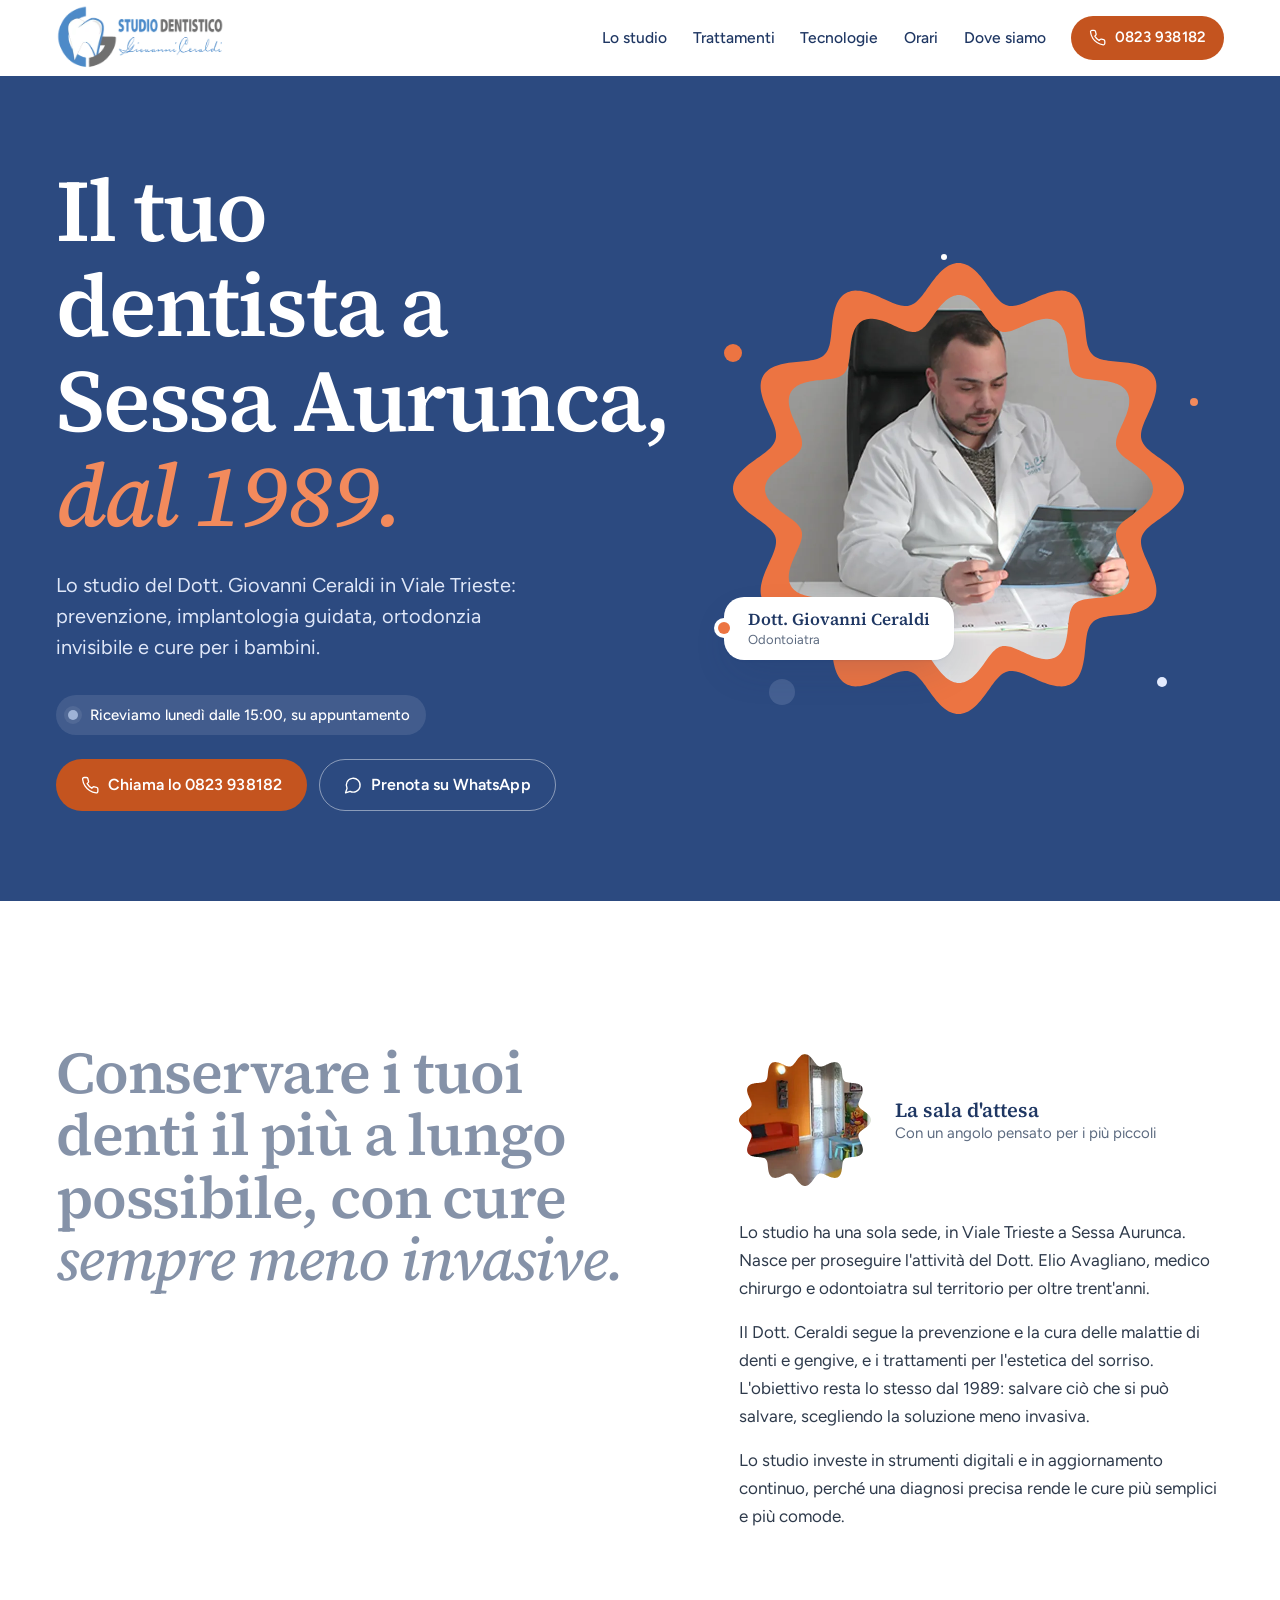
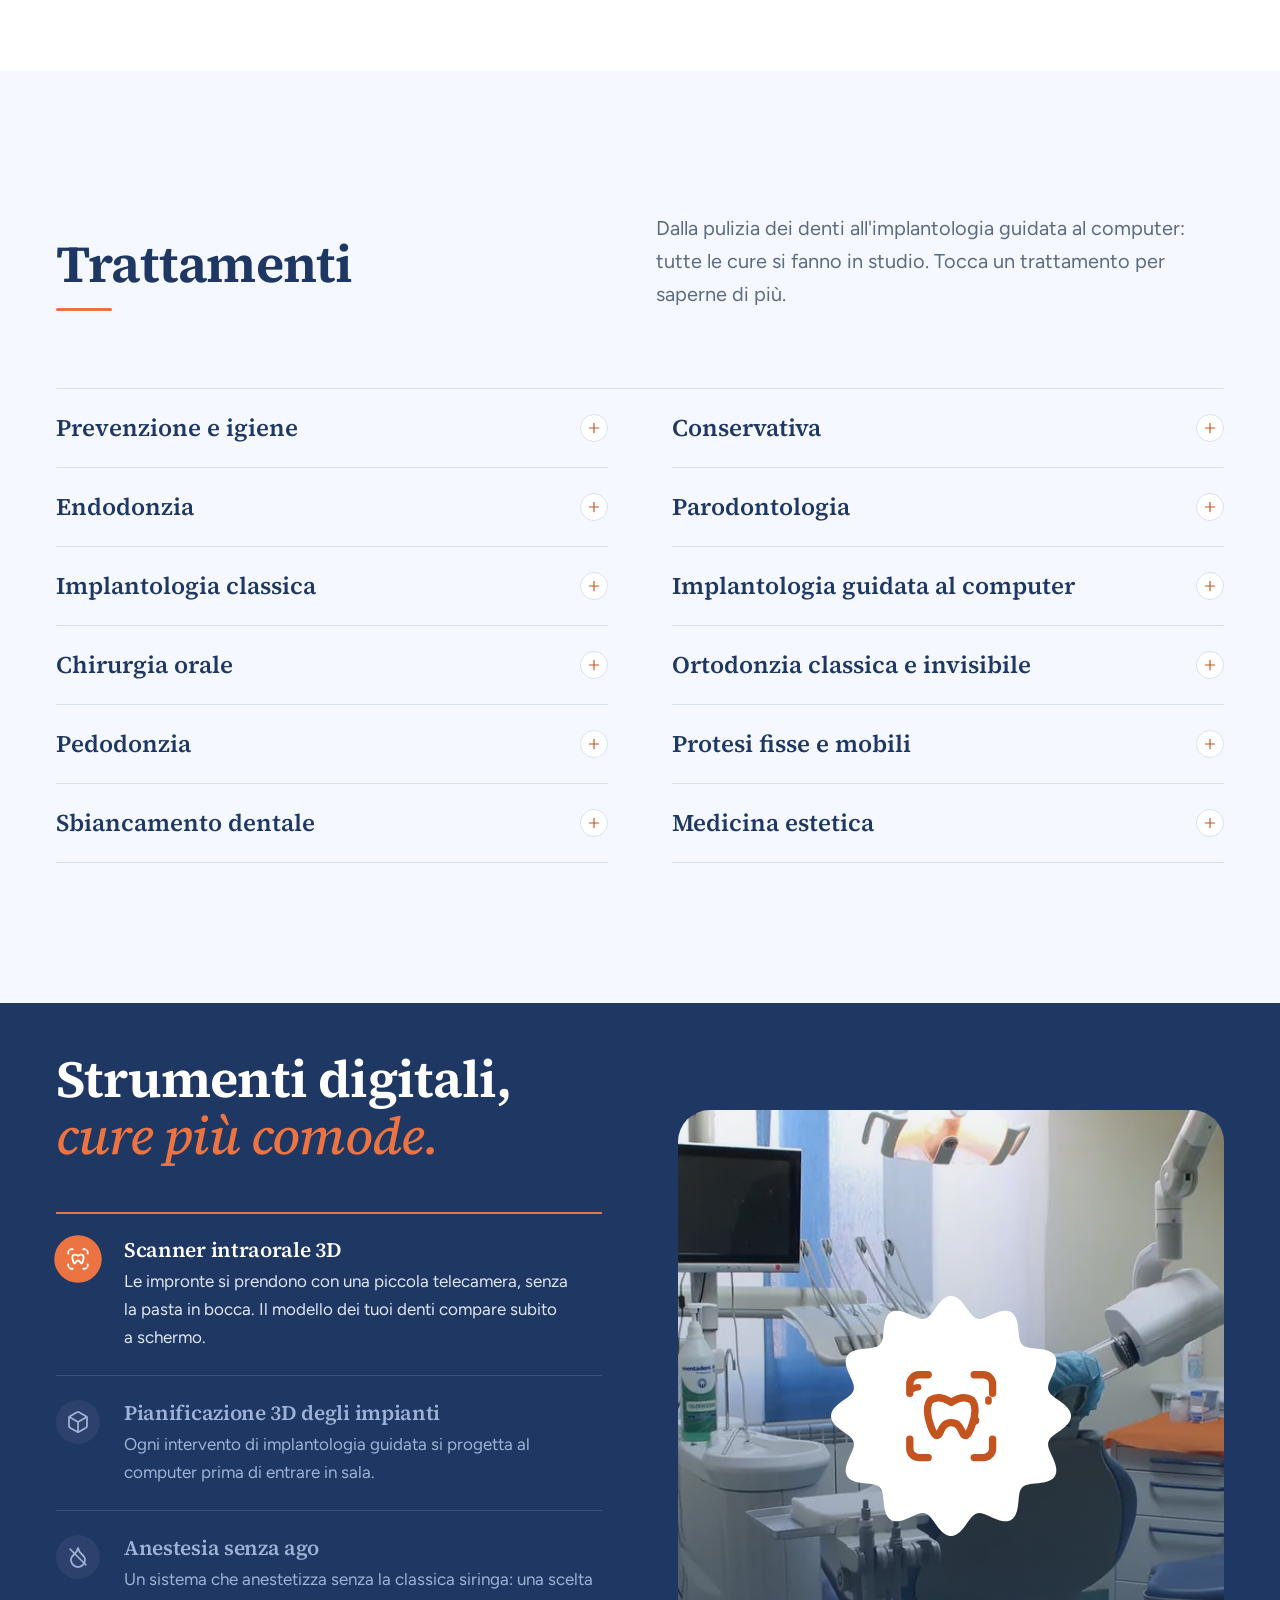
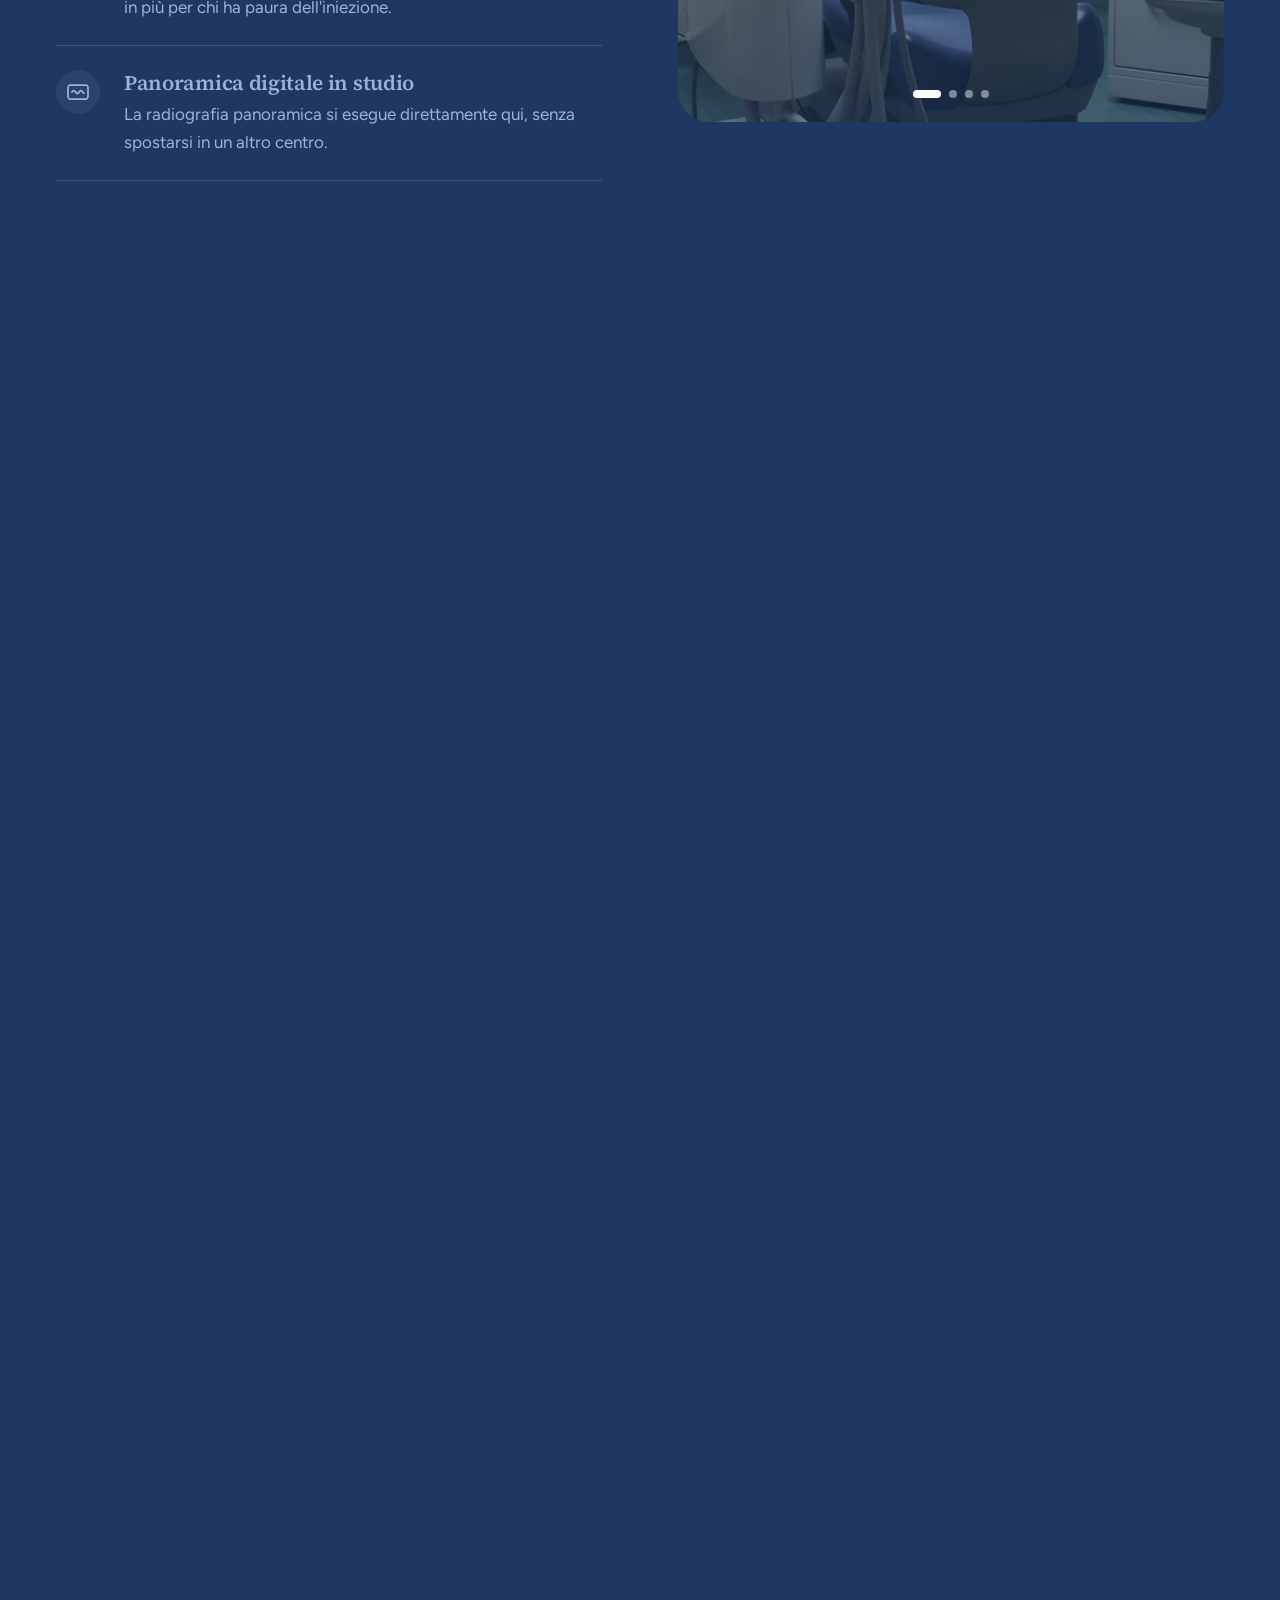
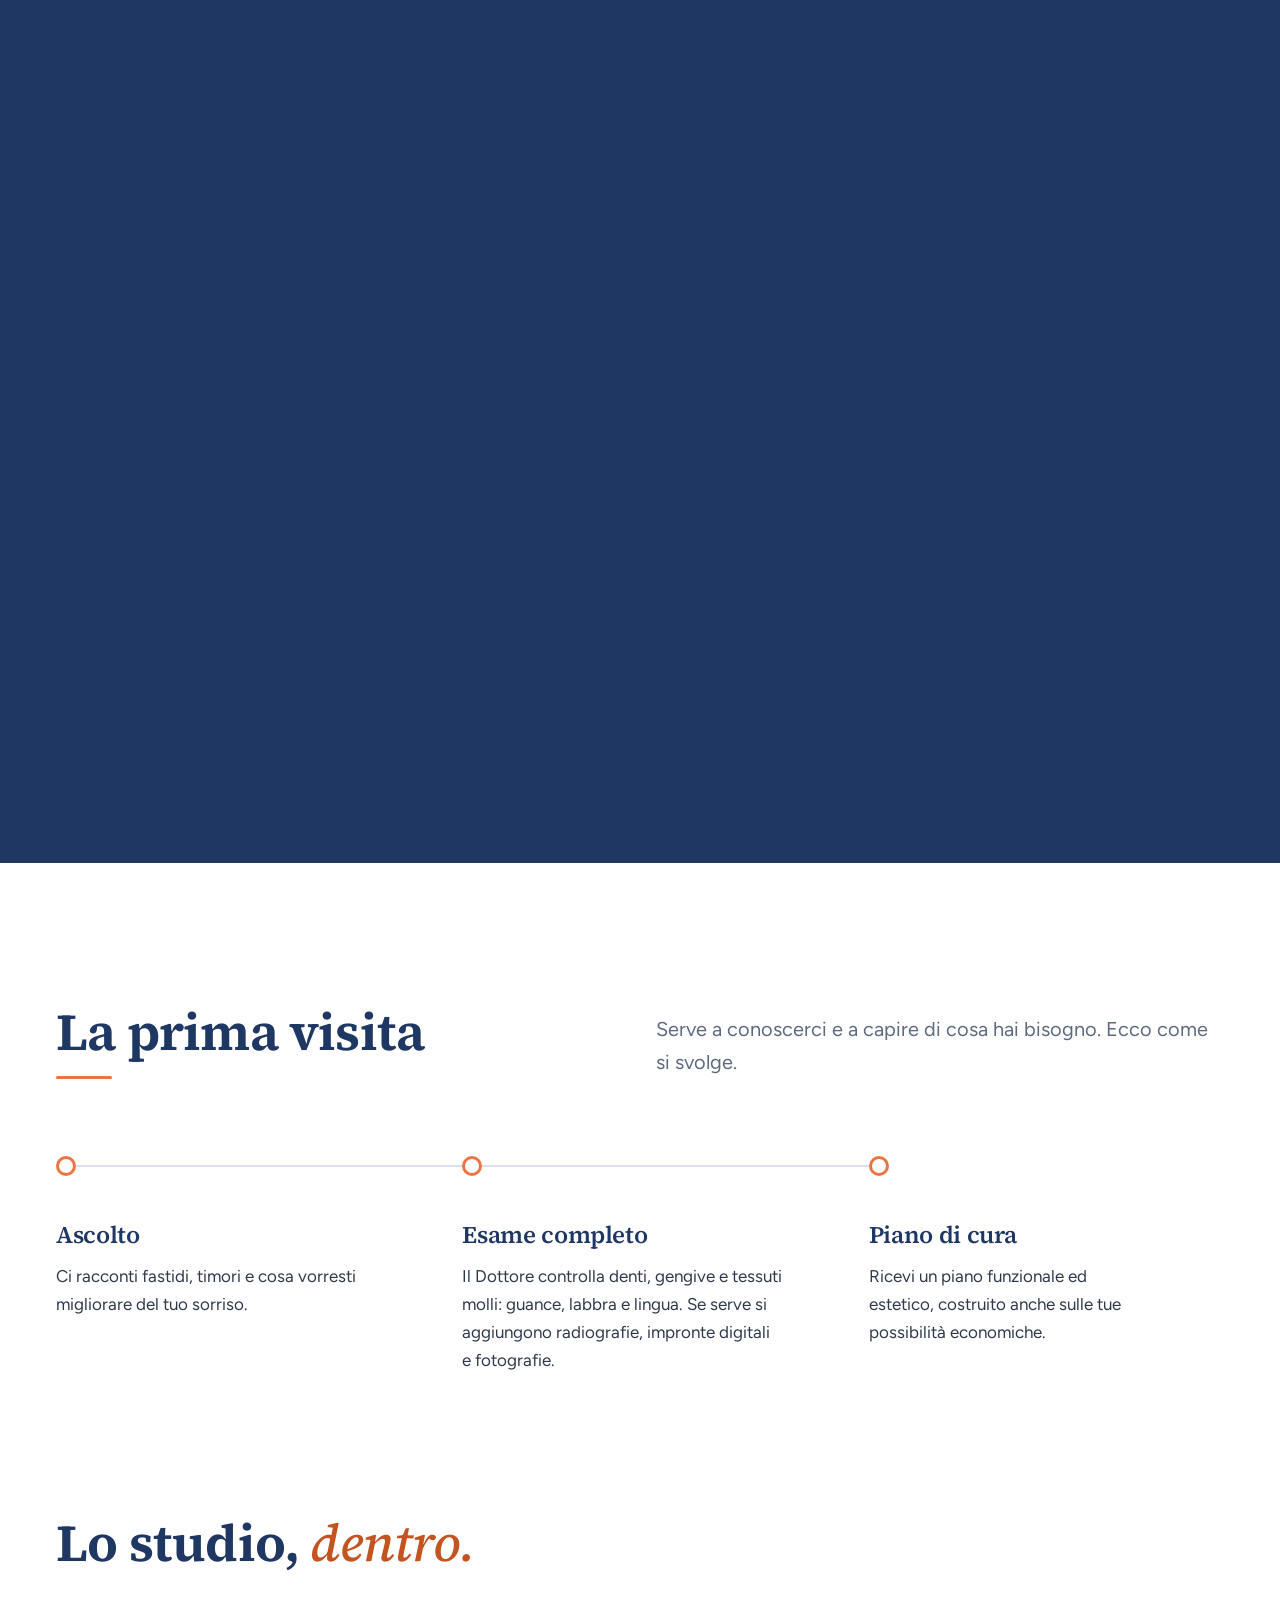
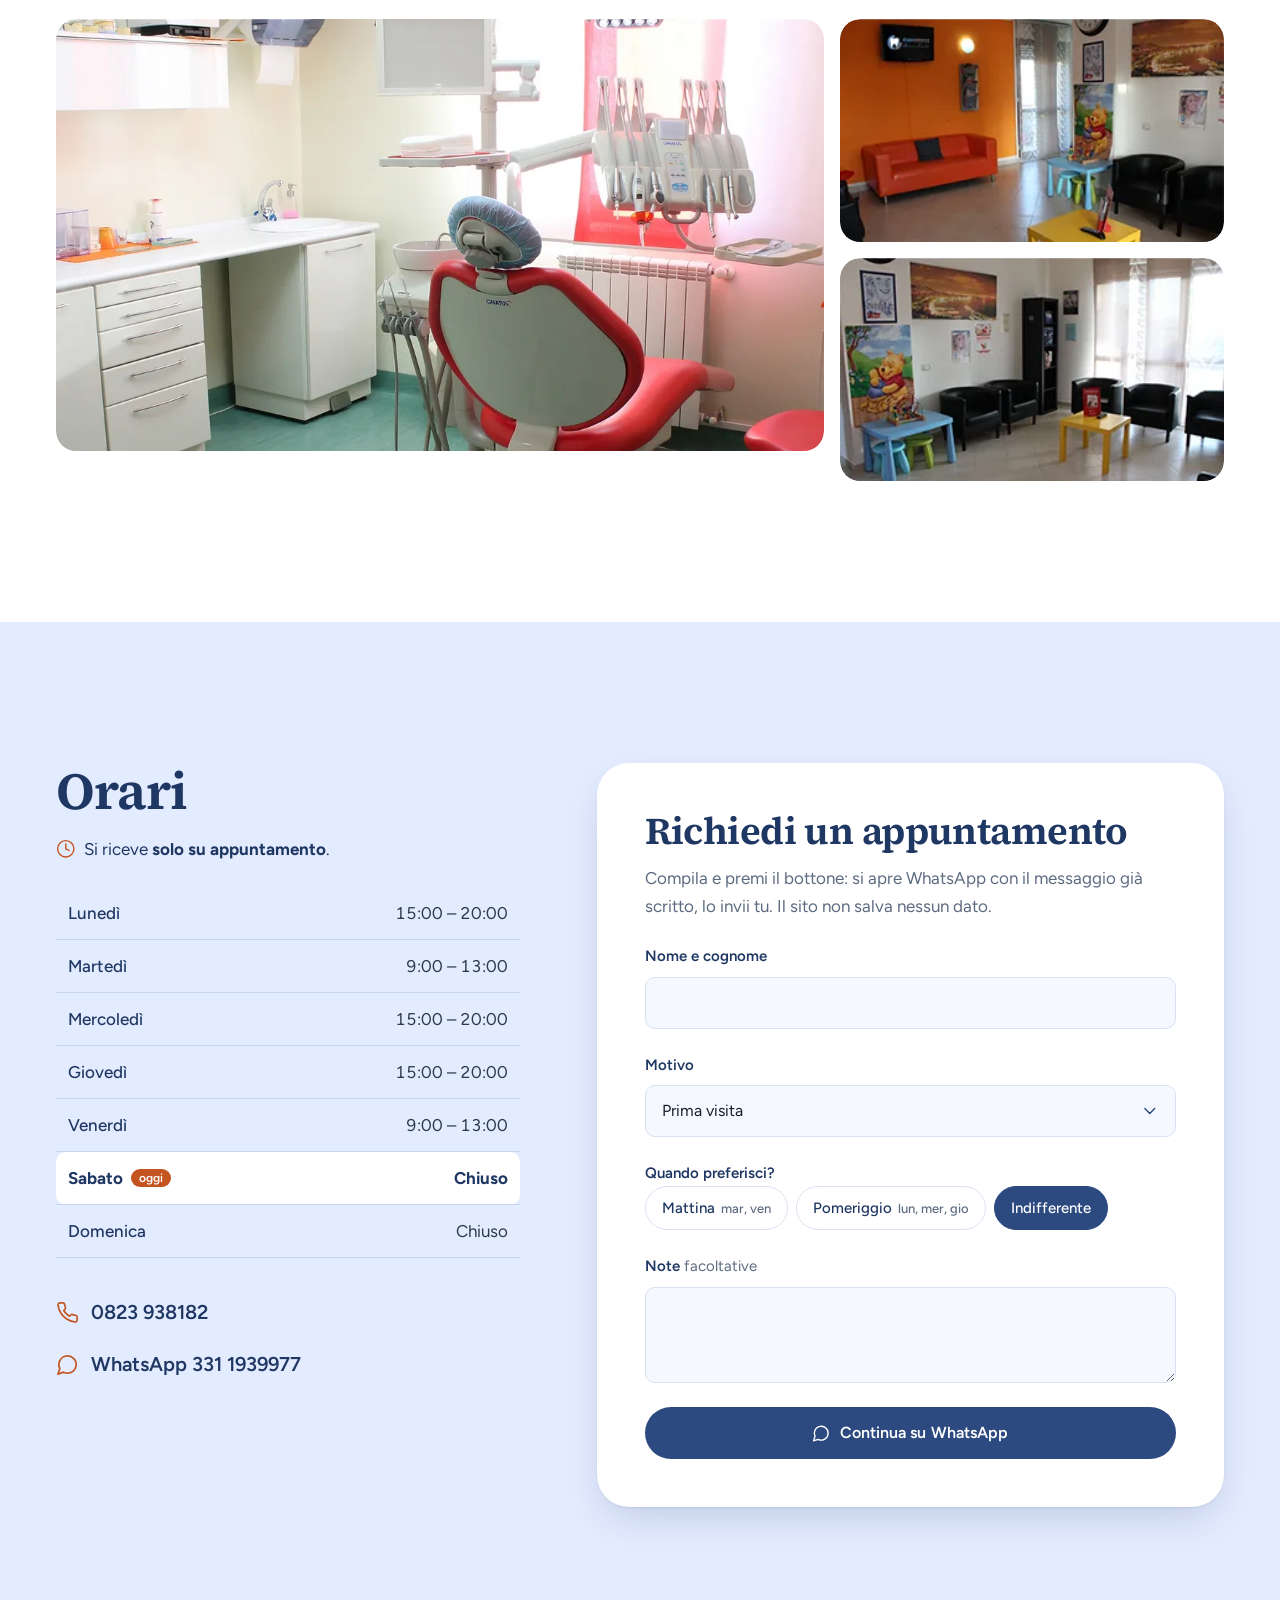
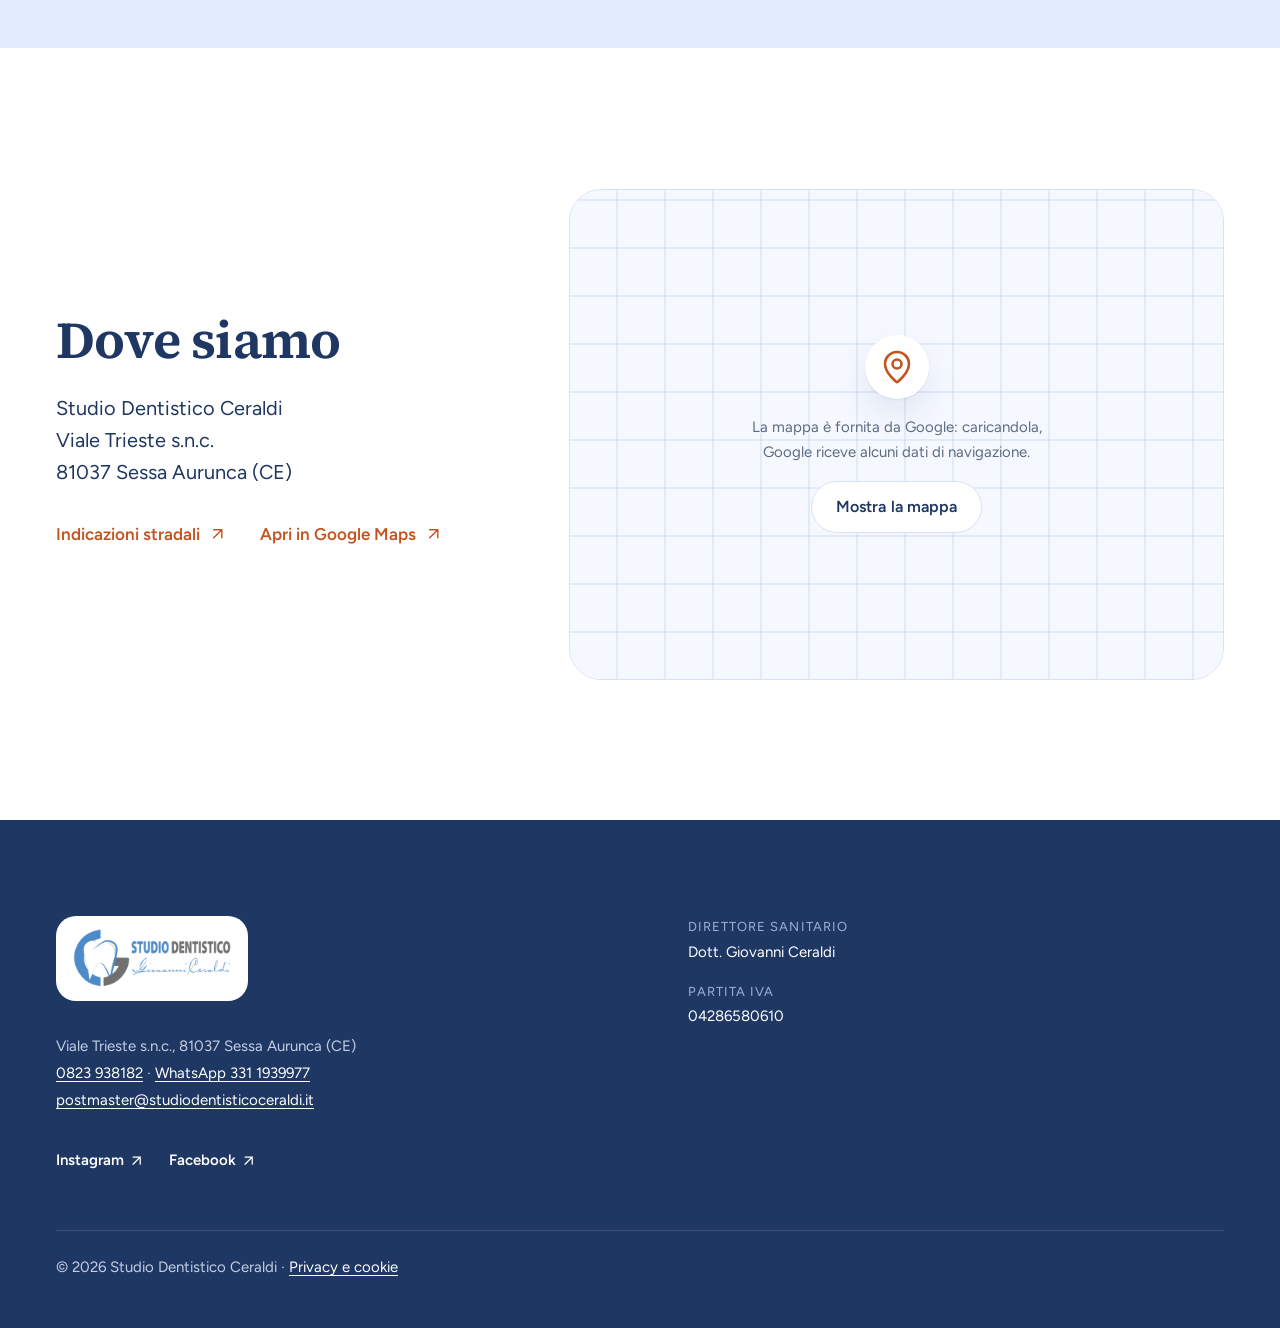
==== index.html @ bf0cd2c2 "Add files via upload" ====
<!doctype html>
<html lang="it">
<head>
  <meta charset="utf-8">
  <meta name="viewport" content="width=device-width, initial-scale=1">
  <title>Studio Dentistico Ceraldi · Dentista a Sessa Aurunca (CE)</title>
  <meta name="description" content="Studio dentistico del Dott. Giovanni Ceraldi a Sessa Aurunca, in Viale Trieste. Implantologia guidata, ortodonzia invisibile, pedodonzia, igiene e prevenzione. Si riceve su appuntamento: 0823 938182.">
  <link rel="canonical" href="https://www.studiodentisticoceraldi.it/">
  <meta name="theme-color" content="#2c4a80">
  <meta property="og:type" content="website">
  <meta property="og:locale" content="it_IT">
  <meta property="og:title" content="Studio Dentistico Ceraldi · Sessa Aurunca">
  <meta property="og:description" content="Il tuo dentista a Sessa Aurunca dal 1989. Si riceve su appuntamento.">
  <meta property="og:url" content="https://www.studiodentisticoceraldi.it/">
  <meta property="og:image" content="https://www.studiodentisticoceraldi.it/assets/img/share.jpg">
  <meta name="twitter:card" content="summary_large_image">
  <link rel="icon" href="assets/img/icon-32.png" sizes="32x32">
  <link rel="apple-touch-icon" href="assets/img/icon-180.png">
  <link rel="preload" href="assets/fonts/source-serif-4-latin-wght-normal.woff2" as="font" type="font/woff2" crossorigin>
  <link rel="preload" href="assets/fonts/figtree-latin-wght-normal.woff2" as="font" type="font/woff2" crossorigin>
  <link rel="stylesheet" href="assets/css/style.css">
  <script>document.documentElement.classList.add('js')</script>
  <script type="application/ld+json">
  {
    "@context": "https://schema.org",
    "@type": "Dentist",
    "name": "Studio Dentistico Ceraldi",
    "url": "https://www.studiodentisticoceraldi.it/",
    "logo": "https://www.studiodentisticoceraldi.it/assets/img/logo.png",
    "image": "https://www.studiodentisticoceraldi.it/assets/img/dott-ceraldi-q.webp",
    "telephone": "+39 0823 938182",
    "email": "postmaster@studiodentisticoceraldi.it",
    "foundingDate": "1989",
    "vatID": "IT04286580610",
    "address": {
      "@type": "PostalAddress",
      "streetAddress": "Viale Trieste s.n.c.",
      "addressLocality": "Sessa Aurunca",
      "postalCode": "81037",
      "addressRegion": "CE",
      "addressCountry": "IT"
    },
    "geo": { "@type": "GeoCoordinates", "latitude": 41.230587, "longitude": 13.929343 },
    "openingHoursSpecification": [
      { "@type": "OpeningHoursSpecification", "dayOfWeek": ["Monday", "Wednesday", "Thursday"], "opens": "15:00", "closes": "20:00" },
      { "@type": "OpeningHoursSpecification", "dayOfWeek": ["Tuesday", "Friday"], "opens": "09:00", "closes": "13:00" }
    ],
    "sameAs": [
      "https://www.instagram.com/studiodentisticoceraldi/",
      "https://www.facebook.com/StudioDentisticoCeraldi/"
    ]
  }
  </script>
</head>
<body>
  <a class="skip" href="#contenuto">Vai al contenuto</a>

  <header class="site-header" data-header>
    <div class="wrap header-row">
      <a class="brand" href="#top" aria-label="Studio Dentistico Ceraldi, torna all'inizio">
        <img src="assets/img/logo-412.webp" width="206" height="79" alt="Studio Dentistico Giovanni Ceraldi">
      </a>
      <nav class="nav" aria-label="Principale">
        <button class="nav-toggle" type="button" aria-expanded="false" aria-controls="menu" data-nav-toggle>
          <span class="nav-toggle-bars" aria-hidden="true"></span>
          <span class="nav-toggle-label">Menu</span>
        </button>
        <ul id="menu" class="nav-list" data-nav-list>
          <li><a href="#studio">Lo studio</a></li>
          <li><a href="#trattamenti">Trattamenti</a></li>
          <li><a href="#tecnologie">Tecnologie</a></li>
          <li><a href="#orari">Orari</a></li>
          <li><a href="#dove">Dove siamo</a></li>
          <li class="nav-cta"><a class="btn btn-accent btn-sm" href="tel:+390823938182">
            <svg class="i" aria-hidden="true"><use href="#i-phone"/></svg>0823 938182</a></li>
        </ul>
      </nav>
    </div>
  </header>

  <main id="contenuto">
    <!-- Apertura -->
    <section class="hero" id="top" aria-labelledby="hero-title">
      <div class="wrap hero-grid">
        <div class="hero-copy">
          <h1 id="hero-title" class="hero-title" data-split>Il tuo dentista a Sessa&nbsp;Aurunca, <em>dal&nbsp;1989.</em></h1>
          <p class="hero-lead">Lo studio del Dott. Giovanni Ceraldi in Viale Trieste: prevenzione, implantologia guidata, ortodonzia invisibile e cure per i bambini.</p>
          <p class="status" data-status>
            <span class="status-dot" aria-hidden="true"></span>
            <span data-status-text>Si riceve solo su appuntamento</span>
          </p>
          <div class="hero-actions">
            <a class="btn btn-accent" href="tel:+390823938182" data-magnetic>
              <svg class="i" aria-hidden="true"><use href="#i-phone"/></svg>Chiama lo 0823 938182</a>
            <a class="btn btn-ghost" href="#prenota" data-magnetic>
              <svg class="i" aria-hidden="true"><use href="#i-chat"/></svg>Prenota su WhatsApp</a>
          </div>
        </div>
        <div class="hero-visual" data-hero-visual>
          <div class="scallop-ring" data-depth="-0.6" aria-hidden="true"></div>
          <picture class="scallop hero-photo" data-depth="0.5">
            <img src="assets/img/dott-ceraldi-q.webp" width="760" height="760" alt="Il Dott. Giovanni Ceraldi nel suo studio mentre esamina una radiografia" fetchpriority="high">
          </picture>
          <p class="hero-tag" data-depth="1.1"><strong>Dott. Giovanni Ceraldi</strong><span>Odontoiatra</span></p>
          <span class="dot dot-a" data-depth="1.6" aria-hidden="true"></span>
          <span class="dot dot-b" data-depth="-1.2" aria-hidden="true"></span>
          <span class="dot dot-c" data-depth="2.2" aria-hidden="true"></span>
          <span class="dot dot-d" data-depth="-2" aria-hidden="true"></span>
          <span class="dot dot-e" data-depth="1" aria-hidden="true"></span>
        </div>
      </div>
    </section>

    <!-- Lo studio -->
    <section class="section studio" id="studio" aria-labelledby="studio-title">
      <div class="wrap studio-grid">
        <h2 id="studio-title" class="statement" data-words>Conservare i tuoi denti il più a lungo possibile, con cure <em>sempre meno invasive.</em></h2>
        <div class="studio-body">
          <figure class="doctor">
            <picture class="scallop doctor-photo">
              <img src="assets/img/attesa-q.webp" width="360" height="360" alt="La sala d'attesa con il divano arancione e l'angolo per i bambini" loading="lazy">
            </picture>
            <figcaption><strong>La sala d'attesa</strong><span>Con un angolo pensato per i più piccoli</span></figcaption>
          </figure>
          <div class="prose">
            <p>Lo studio ha una sola sede, in Viale Trieste a Sessa Aurunca. Nasce per proseguire l'attività del Dott. Elio Avagliano, medico chirurgo e odontoiatra sul territorio per oltre trent'anni.</p>
            <p>Il Dott. Ceraldi segue la prevenzione e la cura delle malattie di denti e gengive, e i trattamenti per l'estetica del sorriso. L'obiettivo resta lo stesso dal 1989: salvare ciò che si può salvare, scegliendo la soluzione meno invasiva.</p>
            <p>Lo studio investe in strumenti digitali e in aggiornamento continuo, perché una diagnosi precisa rende le cure più semplici e più comode.</p>
          </div>
        </div>
      </div>
    </section>

    <!-- Trattamenti -->
    <section class="section treatments" id="trattamenti" aria-labelledby="tratt-title">
      <div class="wrap">
        <div class="section-head">
          <h2 id="tratt-title">Trattamenti</h2>
          <p>Dalla pulizia dei denti all'implantologia guidata al computer: tutte le cure si fanno in studio. Tocca un trattamento per saperne di più.</p>
        </div>
        <div class="t-list">
          <details class="t-item">
            <summary><span class="t-name">Prevenzione e igiene</span><svg class="i t-plus" aria-hidden="true"><use href="#i-plus"/></svg></summary>
            <p>Pulizia professionale, istruzioni per la cura a casa e controlli periodici. È il modo più semplice per accorgersi dei problemi prima che facciano male.</p>
          </details>
          <details class="t-item">
            <summary><span class="t-name">Conservativa</span><svg class="i t-plus" aria-hidden="true"><use href="#i-plus"/></svg></summary>
            <p>Cura delle carie con otturazioni del colore del dente, per eliminare il danno e mantenere la forma originale.</p>
          </details>
          <details class="t-item">
            <summary><span class="t-name">Endodonzia</span><svg class="i t-plus" aria-hidden="true"><use href="#i-plus"/></svg></summary>
            <p>La cosiddetta devitalizzazione: si pulisce e si sigilla l'interno di un dente colpito da carie profonde o traumi, per conservarlo invece di estrarlo.</p>
          </details>
          <details class="t-item">
            <summary><span class="t-name">Parodontologia</span><svg class="i t-plus" aria-hidden="true"><use href="#i-plus"/></svg></summary>
            <p>Diagnosi e cura di gengive e osso, i tessuti che sostengono i denti. Le gengive che sanguinano sono il primo segnale da non trascurare.</p>
          </details>
          <details class="t-item">
            <summary><span class="t-name">Implantologia classica</span><svg class="i t-plus" aria-hidden="true"><use href="#i-plus"/></svg></summary>
            <p>Radici artificiali in titanio sostituiscono i denti persi e sostengono protesi, preferibilmente fisse.</p>
          </details>
          <details class="t-item">
            <summary><span class="t-name">Implantologia guidata al computer</span><svg class="i t-plus" aria-hidden="true"><use href="#i-plus"/></svg></summary>
            <p>L'intervento si progetta prima in 3D, partendo dalle immagini radiografiche e dalla scansione della bocca. Una guida chirurgica porta l'impianto nella posizione pianificata, con incisioni ridotte.</p>
          </details>
          <details class="t-item">
            <summary><span class="t-name">Chirurgia orale</span><svg class="i t-plus" aria-hidden="true"><use href="#i-plus"/></svg></summary>
            <p>Estrazioni semplici e complesse, residui di radici, denti del giudizio e altri denti inclusi o semi-inclusi nell'osso.</p>
          </details>
          <details class="t-item">
            <summary><span class="t-name">Ortodonzia classica e invisibile</span><svg class="i t-plus" aria-hidden="true"><use href="#i-plus"/></svg></summary>
            <p>Apparecchi tradizionali o mascherine trasparenti su misura per raddrizzare i denti. Le mascherine si progettano dalla scansione digitale della bocca.</p>
          </details>
          <details class="t-item">
            <summary><span class="t-name">Pedodonzia</span><svg class="i t-plus" aria-hidden="true"><use href="#i-plus"/></svg></summary>
            <p>Cure per i più piccoli, dai primi dentini all'adolescenza. Un approccio pensato per il singolo bambino, perché si senta a suo agio e collabori.</p>
          </details>
          <details class="t-item">
            <summary><span class="t-name">Protesi fisse e mobili</span><svg class="i t-plus" aria-hidden="true"><use href="#i-plus"/></svg></summary>
            <p>Corone, ponti e protesi mobili personalizzate per sostituire i denti persi per carie, traumi o usura, e tornare a masticare e sorridere.</p>
          </details>
          <details class="t-item">
            <summary><span class="t-name">Sbiancamento dentale</span><svg class="i t-plus" aria-hidden="true"><use href="#i-plus"/></svg></summary>
            <p>Sbiancamento professionale in studio contro le macchie di caffè, tè e fumo, dopo una visita che verifica se è indicato per te.</p>
          </details>
          <details class="t-item">
            <summary><span class="t-name">Medicina estetica</span><svg class="i t-plus" aria-hidden="true"><use href="#i-plus"/></svg></summary>
            <p>Trattamenti per labbra armoniche e definite, eseguiti in studio.</p>
          </details>
        </div>
      </div>
    </section>

    <!-- Tecnologie -->
    <section class="section tech" id="tecnologie" aria-labelledby="tech-title">
      <div class="tech-track" data-tech>
        <div class="wrap tech-grid tech-sticky">
          <div class="tech-copy">
            <h2 id="tech-title">Strumenti digitali, <em>cure più comode.</em></h2>
            <ul class="tech-list">
              <li data-i="0">
                <svg class="i tech-icon" aria-hidden="true"><use href="#i-scan"/></svg>
                <div><h3>Scanner intraorale 3D</h3>
                <p>Le impronte si prendono con una piccola telecamera, senza la pasta in bocca. Il modello dei tuoi denti compare subito a schermo.</p></div>
              </li>
              <li data-i="1">
                <svg class="i tech-icon" aria-hidden="true"><use href="#i-cube"/></svg>
                <div><h3>Pianificazione 3D degli impianti</h3>
                <p>Ogni intervento di implantologia guidata si progetta al computer prima di entrare in sala.</p></div>
              </li>
              <li data-i="2">
                <svg class="i tech-icon" aria-hidden="true"><use href="#i-drop"/></svg>
                <div><h3>Anestesia senza ago</h3>
                <p>Un sistema che anestetizza senza la classica siringa: una scelta in più per chi ha paura dell'iniezione.</p></div>
              </li>
              <li data-i="3">
                <svg class="i tech-icon" aria-hidden="true"><use href="#i-xray"/></svg>
                <div><h3>Panoramica digitale in studio</h3>
                <p>La radiografia panoramica si esegue direttamente qui, senza spostarsi in un altro centro.</p></div>
              </li>
            </ul>
          </div>
          <div class="tech-visual" aria-hidden="true">
            <figure class="tech-photo">
              <img src="assets/img/sala-blu.webp" width="1600" height="665" alt="" loading="lazy" data-parallax>
            </figure>
            <div class="tech-stage">
              <div class="tech-badge">
                <svg class="tech-glyph" data-g="0" viewBox="0 0 24 24"><path pathLength="1" d="M3 7V5a2 2 0 0 1 2-2h2M17 3h2a2 2 0 0 1 2 2v2M21 17v2a2 2 0 0 1-2 2h-2M7 21H5a2 2 0 0 1-2-2v-2"/><path pathLength="1" d="M7.5 8.5c1.5-1 3-.5 4.5.5 1.5-1 3-1.5 4.5-.5 1 1.2.7 3.5 0 5.5-.6 1.8-1.2 2.5-1.8 2-.5-.6-.7-2.6-2.7-2.6s-2.2 2-2.7 2.6c-.6.5-1.2-.2-1.8-2-.7-2-1-4.3 0-5.5z"/></svg>
                <svg class="tech-glyph" data-g="1" viewBox="0 0 24 24"><path pathLength="1" d="M21 8a2 2 0 0 0-1-1.73l-7-4a2 2 0 0 0-2 0l-7 4A2 2 0 0 0 3 8v8a2 2 0 0 0 1 1.73l7 4a2 2 0 0 0 2 0l7-4A2 2 0 0 0 21 16z"/><path pathLength="1" d="m3.3 7 8.7 5 8.7-5M12 22V12"/></svg>
                <svg class="tech-glyph" data-g="2" viewBox="0 0 24 24"><path pathLength="1" d="M12 22a7 7 0 0 0 7-7c0-2-1-3.9-3-5.5s-3.5-4-4-6.5c-.5 2.5-2 4.9-4 6.5C6 11.1 5 13 5 15a7 7 0 0 0 7 7z"/><path pathLength="1" d="M4 4l16 16"/></svg>
                <svg class="tech-glyph" data-g="3" viewBox="0 0 24 24"><rect pathLength="1" x="2" y="5" width="20" height="14" rx="2"/><path pathLength="1" d="M6 12c1.2-2 2.4-2 3.6 0s2.4 2 3.6 0 2.4-2 3.6 0 1.2 1 1.2 1"/></svg>
              </div>
              <ol class="tech-dots"><li></li><li></li><li></li><li></li></ol>
            </div>
          </div>
        </div>
      </div>
    </section>

    <!-- Prima visita -->
    <section class="section visit" id="prima-visita" aria-labelledby="visit-title">
      <div class="wrap">
        <div class="section-head">
          <h2 id="visit-title">La prima visita</h2>
          <p>Serve a conoscerci e a capire di cosa hai bisogno. Ecco come si svolge.</p>
        </div>
        <ol class="steps" data-steps>
          <li class="step">
            <span class="step-line" aria-hidden="true"><span class="step-fill"></span></span>
            <h3>Ascolto</h3>
            <p>Ci racconti fastidi, timori e cosa vorresti migliorare del tuo sorriso.</p>
          </li>
          <li class="step">
            <span class="step-line" aria-hidden="true"><span class="step-fill"></span></span>
            <h3>Esame completo</h3>
            <p>Il Dottore controlla denti, gengive e tessuti molli: guance, labbra e lingua. Se serve si aggiungono radiografie, impronte digitali e fotografie.</p>
          </li>
          <li class="step">
            <h3>Piano di cura</h3>
            <p>Ricevi un piano funzionale ed estetico, costruito anche sulle tue possibilità economiche.</p>
          </li>
        </ol>
      </div>
    </section>

    <!-- Ambienti -->
    <section class="section rooms" aria-labelledby="rooms-title">
      <div class="wrap">
        <h2 id="rooms-title" class="rooms-title">Lo studio, <em>dentro.</em></h2>
        <div class="rooms-grid">
          <figure class="room room-wide reveal"><img data-parallax src="assets/img/sala-rossa.webp" width="1600" height="665" alt="La sala operativa con le poltrone rosse" loading="lazy"></figure>
          <figure class="room reveal"><img src="assets/img/attesa-1.webp" width="310" height="180" alt="La sala d'attesa con il divano arancione e l'angolo per i bambini" loading="lazy"></figure>
          <figure class="room reveal"><img src="assets/img/attesa-2.webp" width="310" height="180" alt="La sala d'attesa con le poltrone e il tavolino per i bambini" loading="lazy"></figure>
        </div>
      </div>
    </section>

    <!-- Orari e prenotazione -->
    <section class="section book" id="orari" aria-labelledby="orari-title">
      <div class="wrap book-grid">
        <div class="hours">
          <h2 id="orari-title">Orari</h2>
          <p class="hours-note"><svg class="i" aria-hidden="true"><use href="#i-clock"/></svg><span>Si riceve <strong>solo su appuntamento</strong>.</span></p>
          <table class="hours-table">
            <caption class="sr-only">Orari di ricevimento dello studio</caption>
            <tbody>
              <tr data-day="1"><th scope="row">Lunedì</th><td>15:00 – 20:00</td></tr>
              <tr data-day="2"><th scope="row">Martedì</th><td>9:00 – 13:00</td></tr>
              <tr data-day="3"><th scope="row">Mercoledì</th><td>15:00 – 20:00</td></tr>
              <tr data-day="4"><th scope="row">Giovedì</th><td>15:00 – 20:00</td></tr>
              <tr data-day="5"><th scope="row">Venerdì</th><td>9:00 – 13:00</td></tr>
              <tr data-day="6"><th scope="row">Sabato</th><td>Chiuso</td></tr>
              <tr data-day="0"><th scope="row">Domenica</th><td>Chiuso</td></tr>
            </tbody>
          </table>
          <ul class="contact-lines">
            <li><a href="tel:+390823938182"><svg class="i" aria-hidden="true"><use href="#i-phone"/></svg>0823 938182</a></li>
            <li><a href="https://wa.me/393311939977" rel="noopener"><svg class="i" aria-hidden="true"><use href="#i-chat"/></svg>WhatsApp 331 1939977</a></li>
          </ul>
        </div>

        <form class="booking" id="prenota" aria-labelledby="prenota-title" novalidate data-booking>
          <h2 id="prenota-title">Richiedi un appuntamento</h2>
          <p class="booking-intro">Compila e premi il bottone: si apre WhatsApp con il messaggio già scritto, lo invii tu. Il sito non salva nessun dato.</p>

          <div class="field">
            <label for="f-nome">Nome e cognome</label>
            <input id="f-nome" name="nome" type="text" autocomplete="name" required aria-describedby="f-nome-err">
            <p class="field-error" id="f-nome-err" hidden>Scrivi il tuo nome, così sappiamo chi ci contatta.</p>
          </div>

          <div class="field">
            <label for="f-motivo">Motivo</label>
            <div class="select">
              <select id="f-motivo" name="motivo">
                <option>Prima visita</option>
                <option>Controllo e pulizia dei denti</option>
                <option>Dolore o urgenza</option>
                <option>Implantologia</option>
                <option>Ortodonzia o mascherine trasparenti</option>
                <option>Visita per un bambino</option>
                <option>Sbiancamento o estetica</option>
                <option>Altro</option>
              </select>
              <svg class="i" aria-hidden="true"><use href="#i-down"/></svg>
            </div>
          </div>

          <fieldset class="field">
            <legend>Quando preferisci?</legend>
            <div class="chips">
              <label class="chip"><input type="radio" name="quando" value="di mattina (martedì o venerdì)"><span>Mattina <small>mar, ven</small></span></label>
              <label class="chip"><input type="radio" name="quando" value="di pomeriggio (lunedì, mercoledì o giovedì)"><span>Pomeriggio <small>lun, mer, gio</small></span></label>
              <label class="chip"><input type="radio" name="quando" value="quando c'è posto" checked><span>Indifferente</span></label>
            </div>
          </fieldset>

          <div class="field">
            <label for="f-note">Note <span class="optional">facoltative</span></label>
            <textarea id="f-note" name="note" rows="3"></textarea>
          </div>

          <button class="btn btn-primary btn-block" type="submit" data-magnetic>
            <svg class="i" aria-hidden="true"><use href="#i-chat"/></svg>Continua su WhatsApp</button>
        </form>
      </div>
    </section>

    <!-- Dove siamo -->
    <section class="section where" id="dove" aria-labelledby="dove-title">
      <div class="wrap where-grid">
        <div class="where-copy">
          <h2 id="dove-title">Dove siamo</h2>
          <address>
            Studio Dentistico Ceraldi<br>
            Viale Trieste s.n.c.<br>
            81037 Sessa Aurunca (CE)
          </address>
          <div class="where-links">
            <a class="link-arrow" href="https://www.google.com/maps/dir/?api=1&amp;destination=41.230587,13.929343" rel="noopener" target="_blank">Indicazioni stradali<svg class="i" aria-hidden="true"><use href="#i-arrow"/></svg></a>
            <a class="link-arrow" href="https://www.google.com/maps/search/?api=1&amp;query=41.230587,13.929343" rel="noopener" target="_blank">Apri in Google Maps<svg class="i" aria-hidden="true"><use href="#i-arrow"/></svg></a>
          </div>
        </div>
        <div class="map" data-map>
          <div class="map-facade">
            <svg class="i map-pin" aria-hidden="true"><use href="#i-pin"/></svg>
            <p>La mappa è fornita da Google: caricandola, Google riceve alcuni dati di navigazione.</p>
            <button class="btn btn-secondary" type="button" data-map-load>Mostra la mappa</button>
          </div>
        </div>
      </div>
    </section>
  </main>

  <footer class="site-footer">
    <div class="wrap footer-grid">
      <div class="footer-brand">
        <span class="footer-logo"><img src="assets/img/logo-412.webp" width="206" height="79" alt="Studio Dentistico Giovanni Ceraldi" loading="lazy"></span>
        <p>Viale Trieste s.n.c., 81037 Sessa Aurunca (CE)<br>
          <a href="tel:+390823938182">0823 938182</a> · <a href="https://wa.me/393311939977" rel="noopener">WhatsApp 331 1939977</a><br>
          <a href="mailto:postmaster@studiodentisticoceraldi.it">postmaster@studiodentisticoceraldi.it</a></p>
        <ul class="social">
          <li><a href="https://www.instagram.com/studiodentisticoceraldi/" rel="noopener" target="_blank">Instagram<svg class="i" aria-hidden="true"><use href="#i-arrow"/></svg></a></li>
          <li><a href="https://www.facebook.com/StudioDentisticoCeraldi/" rel="noopener" target="_blank">Facebook<svg class="i" aria-hidden="true"><use href="#i-arrow"/></svg></a></li>
        </ul>
      </div>
      <dl class="legal">
        <div><dt>Direttore sanitario</dt><dd>Dott. Giovanni Ceraldi</dd></div>
        <div><dt>Partita IVA</dt><dd>04286580610</dd></div>
      </dl>
      <p class="footer-bottom">© <span data-year>2026</span> Studio Dentistico Ceraldi · <a href="privacy.html">Privacy e cookie</a></p>
    </div>
  </footer>

  <div class="action-bar" aria-label="Contatti rapidi">
    <a class="btn btn-accent" href="tel:+390823938182"><svg class="i" aria-hidden="true"><use href="#i-phone"/></svg>Chiama</a>
    <a class="btn btn-primary" href="#prenota"><svg class="i" aria-hidden="true"><use href="#i-chat"/></svg>Prenota</a>
  </div>

  <!-- Icone (stile Lucide) -->
  <svg xmlns="http://www.w3.org/2000/svg" style="display:none">
    <symbol id="i-phone" viewBox="0 0 24 24"><path d="M22 16.92v3a2 2 0 0 1-2.18 2 19.8 19.8 0 0 1-8.63-3.07 19.5 19.5 0 0 1-6-6A19.8 19.8 0 0 1 2.12 4.18 2 2 0 0 1 4.11 2h3a2 2 0 0 1 2 1.72c.13.96.36 1.9.7 2.81a2 2 0 0 1-.45 2.11L8.09 9.91a16 16 0 0 0 6 6l1.27-1.27a2 2 0 0 1 2.11-.45c.91.34 1.85.57 2.81.7A2 2 0 0 1 22 16.92z"/></symbol>
    <symbol id="i-chat" viewBox="0 0 24 24"><path d="M7.9 20A9 9 0 1 0 4 16.1L2 22z"/></symbol>
    <symbol id="i-plus" viewBox="0 0 24 24"><path d="M12 5v14M5 12h14"/></symbol>
    <symbol id="i-down" viewBox="0 0 24 24"><path d="m6 9 6 6 6-6"/></symbol>
    <symbol id="i-arrow" viewBox="0 0 24 24"><path d="M7 17 17 7M7 7h10v10"/></symbol>
    <symbol id="i-clock" viewBox="0 0 24 24"><circle cx="12" cy="12" r="10"/><path d="M12 6v6l4 2"/></symbol>
    <symbol id="i-pin" viewBox="0 0 24 24"><path d="M20 10c0 4.99-5.54 10.19-7.4 11.8a1 1 0 0 1-1.2 0C9.54 20.19 4 14.99 4 10a8 8 0 0 1 16 0"/><circle cx="12" cy="10" r="3"/></symbol>
    <symbol id="i-scan" viewBox="0 0 24 24"><path d="M3 7V5a2 2 0 0 1 2-2h2M17 3h2a2 2 0 0 1 2 2v2M21 17v2a2 2 0 0 1-2 2h-2M7 21H5a2 2 0 0 1-2-2v-2"/><path d="M7.5 8.5c1.5-1 3-.5 4.5.5 1.5-1 3-1.5 4.5-.5 1 1.2.7 3.5 0 5.5-.6 1.8-1.2 2.5-1.8 2-.5-.6-.7-2.6-2.7-2.6s-2.2 2-2.7 2.6c-.6.5-1.2-.2-1.8-2-.7-2-1-4.3 0-5.5z"/></symbol>
    <symbol id="i-cube" viewBox="0 0 24 24"><path d="M21 8a2 2 0 0 0-1-1.73l-7-4a2 2 0 0 0-2 0l-7 4A2 2 0 0 0 3 8v8a2 2 0 0 0 1 1.73l7 4a2 2 0 0 0 2 0l7-4A2 2 0 0 0 21 16z"/><path d="m3.3 7 8.7 5 8.7-5M12 22V12"/></symbol>
    <symbol id="i-drop" viewBox="0 0 24 24"><path d="M12 22a7 7 0 0 0 7-7c0-2-1-3.9-3-5.5s-3.5-4-4-6.5c-.5 2.5-2 4.9-4 6.5C6 11.1 5 13 5 15a7 7 0 0 0 7 7z"/><path d="M4 4l16 16"/></symbol>
    <symbol id="i-xray" viewBox="0 0 24 24"><rect x="2" y="5" width="20" height="14" rx="2"/><path d="M6 12c1.2-2 2.4-2 3.6 0s2.4 2 3.6 0 2.4-2 3.6 0 1.2 1 1.2 1"/></symbol>
  </svg>

  <script src="assets/js/main.js" defer></script>
</body>
</html>
---- assets/css/style.css ----
/* Studio Dentistico Ceraldi – stili. Token in DESIGN.md */

@font-face {
  font-family: "Source Serif 4";
  src: url("../fonts/source-serif-4-latin-wght-normal.woff2") format("woff2");
  font-weight: 200 900; font-style: normal; font-display: swap;
}
@font-face {
  font-family: "Source Serif 4";
  src: url("../fonts/source-serif-4-latin-wght-italic.woff2") format("woff2");
  font-weight: 200 900; font-style: italic; font-display: swap;
}
@font-face {
  font-family: "Figtree";
  src: url("../fonts/figtree-latin-wght-normal.woff2") format("woff2");
  font-weight: 300 900; font-style: normal; font-display: swap;
}

:root {
  --blue-900: #1f3763;
  --blue-800: #2c4a80;
  --blue-700: #243f6f;
  --blue-500: #4d8ac8;
  --blue-100: #e3ebfe;
  --blue-50: #f5f8ff;
  --orange-500: #ec7442;
  --orange-400: #f28a5c;
  --orange-700: #c4541f;
  --orange-800: #a9461a;
  --ink: #16202c;
  --ink-2: #5d6b80;
  --line: #d9e2f2;
  --paper: #fff;
  --ok: #1f7a4d;

  --serif: "Source Serif 4", Georgia, "Times New Roman", serif;
  --sans: "Figtree", system-ui, -apple-system, "Segoe UI", sans-serif;

  --fs-xs: .8125rem;
  --fs-sm: .9375rem;
  --fs-base: 1.0625rem;
  --fs-lg: 1.25rem;
  --fs-h3: 1.5rem;
  --fs-h2: clamp(2rem, 4.2vw, 3.25rem);
  --fs-h1: clamp(2.625rem, 7vw, 5.5rem);

  --s-1: 4px; --s-2: 8px; --s-3: 12px; --s-4: 16px; --s-5: 24px; --s-6: 32px;
  --s-7: 48px; --s-8: 64px; --s-9: 96px; --s-10: 128px;
  --section: clamp(72px, 11vw, 160px);
  --gutter: clamp(20px, 5vw, 56px);
  --max: 1240px;

  --r-sm: 10px; --r-md: 20px; --r-lg: 32px; --r-pill: 999px;
  --shadow: 0 1px 2px rgb(31 55 99 / .08), 0 16px 40px -12px rgb(31 55 99 / .22);
  --ease-out: cubic-bezier(.23, 1, .32, 1);
  --ease-in-out: cubic-bezier(.77, 0, .175, 1);
  --header-h: 76px;
}

*, *::before, *::after { box-sizing: border-box; }
html { -webkit-text-size-adjust: 100%; scroll-behavior: smooth; scroll-padding-top: calc(var(--header-h) + 12px); }
body {
  margin: 0; background: var(--paper); color: var(--ink);
  font: 400 var(--fs-base)/1.65 var(--sans);
  -webkit-font-smoothing: antialiased; text-rendering: optimizeLegibility;
}
img { display: block; max-width: 100%; height: auto; }
h1, h2, h3 { margin: 0; font-family: var(--serif); font-weight: 650; color: var(--blue-900); text-wrap: balance; letter-spacing: -.015em; }
h2 { font-size: var(--fs-h2); line-height: 1.08; }
h3 { font-size: var(--fs-h3); line-height: 1.25; font-weight: 600; }
h1 em, h2 em { font-style: italic; font-weight: 500; color: var(--orange-700); }
p { margin: 0; text-wrap: pretty; }
a { color: var(--blue-800); text-underline-offset: .2em; text-decoration-thickness: 1px; }
::selection { background: var(--orange-500); color: #fff; }
:focus-visible { outline: 3px solid var(--orange-500); outline-offset: 3px; border-radius: 6px; }
button { font: inherit; }

.wrap { width: min(100% - 2 * var(--gutter), var(--max)); margin-inline: auto; }
.sr-only { position: absolute; width: 1px; height: 1px; padding: 0; margin: -1px; overflow: hidden; clip: rect(0 0 0 0); white-space: nowrap; border: 0; }
.skip {
  position: fixed; left: var(--s-4); top: var(--s-4); z-index: 100;
  background: var(--blue-900); color: #fff; padding: var(--s-3) var(--s-5); border-radius: var(--r-pill);
  transform: translateY(-160%); transition: transform .2s var(--ease-out);
}
.skip:focus { transform: none; }

.i { width: 1.15em; height: 1.15em; flex: none; fill: none; stroke: currentColor; stroke-width: 1.75; stroke-linecap: round; stroke-linejoin: round; }

/* Bottoni */
.btn {
  --bg: var(--blue-800); --fg: #fff; --bd: transparent;
  display: inline-flex; align-items: center; justify-content: center; gap: .55em;
  min-height: 52px; padding: 0 1.5em; border-radius: var(--r-pill);
  background: var(--bg); color: var(--fg); border: 1.5px solid var(--bd);
  font: 600 1rem/1 var(--sans); letter-spacing: .005em; text-decoration: none; cursor: pointer;
  transition: background-color .2s var(--ease-out), border-color .2s var(--ease-out), color .2s var(--ease-out), transform .16s var(--ease-out);
  -webkit-tap-highlight-color: transparent;
}
.btn:active { transform: scale(.97); }
.btn[data-magnetic] { transition: background-color .2s var(--ease-out), border-color .2s var(--ease-out), color .2s var(--ease-out), transform .16s var(--ease-out), translate .5s var(--ease-out); }
.btn[data-magnetic].is-pulled { transition: background-color .2s var(--ease-out), border-color .2s var(--ease-out), color .2s var(--ease-out), transform .16s var(--ease-out), translate .15s var(--ease-out); }
.btn-primary { --bg: var(--blue-800); }
.btn-accent { --bg: var(--orange-700); }
.btn-secondary { --bg: #fff; --fg: var(--blue-900); --bd: var(--line); }
.btn-ghost { --bg: transparent; --fg: #fff; --bd: rgb(255 255 255 / .45); }
.btn-sm { min-height: 44px; padding: 0 1.15em; font-size: .9375rem; }
.btn-block { width: 100%; }
@media (hover: hover) {
  .btn-primary:hover { --bg: var(--blue-700); }
  .btn-accent:hover { --bg: var(--orange-800); }
  .btn-secondary:hover { --bd: var(--blue-500); }
  .btn-ghost:hover { --bg: rgb(255 255 255 / .1); --bd: #fff; }
}

/* Header */
.site-header {
  position: sticky; top: 0; z-index: 50; height: var(--header-h);
  background: rgb(255 255 255 / .96); border-bottom: 1px solid transparent;
  transition: border-color .3s var(--ease-out), box-shadow .3s var(--ease-out);
}
.site-header.is-scrolled { border-color: var(--line); box-shadow: 0 8px 24px -18px rgb(31 55 99 / .35); }
.header-row { height: 100%; display: flex; align-items: center; justify-content: space-between; gap: var(--s-5); }
.brand img { width: 168px; height: auto; }
.nav-list { list-style: none; margin: 0; padding: 0; display: flex; align-items: center; gap: clamp(var(--s-4), 2vw, var(--s-6)); }
.nav-list a:not(.btn) {
  color: var(--blue-900); text-decoration: none; font-weight: 500; font-size: .975rem;
  background: linear-gradient(var(--orange-500), var(--orange-500)) 0 100% / 0 2px no-repeat;
  padding-block: 6px; transition: background-size .3s var(--ease-out);
}
@media (hover: hover) { .nav-list a:not(.btn):hover { background-size: 100% 2px; } }
.nav-toggle { display: none; }

@media (max-width: 960px) {
  .nav-toggle {
    display: inline-flex; align-items: center; gap: var(--s-3); min-height: 44px; padding: 0 var(--s-4);
    border: 1.5px solid var(--line); border-radius: var(--r-pill); background: #fff; color: var(--blue-900); font-weight: 600; cursor: pointer;
    position: relative; z-index: 2;
  }
  .nav-toggle-bars, .nav-toggle-bars::before { display: block; width: 18px; height: 2px; background: currentColor; border-radius: 2px; transition: transform .3s var(--ease-out); }
  .nav-toggle-bars { position: relative; transform: translateY(-3px); }
  .nav-toggle-bars::before { content: ""; position: absolute; top: 6px; }
  .nav-toggle[aria-expanded="true"] .nav-toggle-bars { transform: translateY(0) rotate(45deg); }
  .nav-toggle[aria-expanded="true"] .nav-toggle-bars::before { transform: translateY(-6px) rotate(-90deg); }
  .nav-list {
    position: fixed; inset: 0; z-index: 1; flex-direction: column; align-items: flex-start; justify-content: center; gap: var(--s-2);
    padding: var(--s-9) var(--gutter) var(--s-7); background: var(--blue-800);
    visibility: hidden; opacity: 0; transition: opacity .3s var(--ease-out), visibility 0s .3s;
  }
  .nav-list.is-open { visibility: visible; opacity: 1; transition: opacity .3s var(--ease-out); }
  .nav-list a:not(.btn) { color: #fff; font: 600 clamp(1.75rem, 8vw, 2.5rem)/1.3 var(--serif); }
  .nav-list li { transform: translateY(12px); opacity: 0; transition: transform .45s var(--ease-out), opacity .45s var(--ease-out); }
  .nav-list.is-open li { transform: none; opacity: 1; }
  .nav-list.is-open li:nth-child(2) { transition-delay: .03s; } .nav-list.is-open li:nth-child(3) { transition-delay: .06s; }
  .nav-list.is-open li:nth-child(4) { transition-delay: .09s; } .nav-list.is-open li:nth-child(5) { transition-delay: .12s; }
  .nav-list.is-open li:nth-child(6) { transition-delay: .15s; }
  .nav-cta { margin-top: var(--s-5); }
  .nav-open .nav-toggle { border-color: rgb(255 255 255 / .4); background: transparent; color: #fff; }
  .nav-open { overflow: hidden; }
}

/* Apertura */
.hero { background: var(--blue-800); color: #fff; overflow: hidden; position: relative; }
.hero-grid {
  display: grid; grid-template-columns: 1.08fr .92fr; align-items: center; gap: clamp(var(--s-6), 5vw, var(--s-9));
  min-height: min(calc(100svh - var(--header-h)), 860px); padding-block: clamp(var(--s-7), 7vw, var(--s-9));
}
.hero-title { color: #fff; font-size: var(--fs-h1); line-height: 1.02; font-weight: 600; letter-spacing: -.025em; }
.hero-title em { color: var(--orange-400); font-weight: 500; }
.hero-lead { margin-top: var(--s-5); max-width: 36ch; font-size: var(--fs-lg); line-height: 1.55; color: #dfe7f8; }
.status {
  display: inline-flex; align-items: center; gap: var(--s-3); margin-top: var(--s-6);
  padding: var(--s-2) var(--s-4) var(--s-2) var(--s-3); border-radius: var(--r-pill);
  background: rgb(255 255 255 / .1); color: #fff; font-weight: 500; font-size: var(--fs-sm);
}
.status-dot { width: 10px; height: 10px; border-radius: 50%; background: #9fb3d6; box-shadow: 0 0 0 4px rgb(255 255 255 / .08); }
.status.is-open .status-dot { background: #5ee29b; animation: pulse 2.4s var(--ease-out) infinite; }
@keyframes pulse { 0% { box-shadow: 0 0 0 0 rgb(94 226 155 / .55); } 70%, 100% { box-shadow: 0 0 0 10px rgb(94 226 155 / 0); } }
.hero-actions { display: flex; flex-wrap: wrap; gap: var(--s-3); margin-top: var(--s-5); }

.hero-visual { position: relative; aspect-ratio: 1; width: min(100%, 560px); justify-self: end; }
.scallop { display: block; -webkit-mask: url("../img/scallop.svg") center / contain no-repeat; mask: url("../img/scallop.svg") center / contain no-repeat; }
.scallop img { width: 100%; height: 100%; object-fit: cover; }
.hero-photo { position: absolute; inset: 7%; }
.hero-photo img { object-position: 50% 40%; }
.hero-tag {
  position: absolute; left: -2%; bottom: 12%; z-index: 2; margin: 0;
  display: grid; gap: 2px; padding: var(--s-3) var(--s-5) var(--s-3) var(--s-5);
  background: #fff; border-radius: var(--r-md); box-shadow: var(--shadow); line-height: 1.25;
  animation: float 8s var(--ease-in-out) infinite alternate; animation-delay: -2s;
}
.hero-tag strong { font: 600 1.05rem/1.25 var(--serif); color: var(--blue-900); }
.hero-tag span { font-size: var(--fs-xs); color: var(--ink-2); }
.hero-tag::before { content: ""; position: absolute; left: -6px; top: 50%; width: 12px; height: 12px; margin-top: -6px; border-radius: 50%; background: var(--orange-500); box-shadow: 0 0 0 4px #fff; }
.js .hero-tag { opacity: 0; scale: .96; transition: opacity .6s var(--ease-out) 1.1s, scale .7s var(--ease-out) 1.1s; }
.is-ready .hero-tag { opacity: 1; scale: 1; }
.scallop-ring {
  position: absolute; inset: 0; background: var(--orange-500);
  -webkit-mask: url("../img/scallop.svg") center / contain no-repeat; mask: url("../img/scallop.svg") center / contain no-repeat;
  animation: spin 90s linear infinite;
}
@keyframes spin { to { transform: rotate(360deg); } }
.dot { position: absolute; border-radius: 50%; animation: float 7s var(--ease-in-out) infinite alternate; }
.dot-a { width: 18px; height: 18px; background: var(--orange-500); left: -2%; top: 18%; }
.dot-b { width: 10px; height: 10px; background: var(--blue-100); right: 4%; bottom: 6%; animation-duration: 9s; animation-delay: -3s; }
.dot-c { width: 8px; height: 8px; background: var(--orange-400); right: -3%; top: 30%; animation-duration: 6s; animation-delay: -1s; }
.dot-d { width: 26px; height: 26px; background: rgb(227 235 254 / .14); left: 8%; bottom: 2%; animation-duration: 10s; }
.dot-e { width: 6px; height: 6px; background: #fff; left: 46%; top: -2%; animation-duration: 8s; animation-delay: -4s; }
@keyframes float { from { transform: translateY(-10px); } to { transform: translateY(12px); } }
.hero-photo, .scallop-ring, .dot, .hero-tag { will-change: translate; }

/* Ingresso dell'apertura, una volta */
.js .hero-title .w { display: inline-block; overflow: clip; overflow-clip-margin: .12em; vertical-align: bottom; padding-bottom: .06em; }
.js .hero-title .w > span { display: inline-block; transform: translateY(105%); transition: transform .9s var(--ease-out); transition-delay: calc(var(--i) * 45ms + 80ms); }
.js .hero-lead, .js .status, .js .hero-actions { opacity: 0; transform: translateY(10px); transition: opacity .7s var(--ease-out), transform .7s var(--ease-out); }
.js .hero-lead { transition-delay: .45s; } .js .status { transition-delay: .55s; } .js .hero-actions { transition-delay: .62s; }
.js .hero-photo { clip-path: circle(0% at 50% 50%); transition: clip-path 1.3s var(--ease-out) .2s; }
.js .hero-photo img { scale: 1.25; transition: scale 1.8s var(--ease-out) .2s; }
.js .dot { opacity: 0; transition: opacity .8s var(--ease-out) .9s; }
.js .scallop-ring { opacity: 0; scale: .9; transition: opacity .8s var(--ease-out) .35s, scale 1.1s var(--ease-out) .35s; }
.is-ready .hero-title .w > span { transform: none; }
.is-ready .hero-lead, .is-ready .status, .is-ready .hero-actions { opacity: 1; transform: none; }
.is-ready .hero-photo { clip-path: circle(75% at 50% 50%); }
.is-ready .hero-photo img { scale: 1; }
.is-ready .dot { opacity: 1; }
.is-ready .scallop-ring { opacity: 1; scale: 1; }

/* Sezioni */
.section { padding-block: var(--section); }
.section-head { display: grid; grid-template-columns: minmax(0, 1fr) minmax(0, 1fr); gap: var(--s-6); align-items: end; margin-bottom: clamp(var(--s-7), 6vw, var(--s-9)); }
.section-head p { color: var(--ink-2); font-size: var(--fs-lg); max-width: 44ch; justify-self: end; }
.section-head h2::after { content: ""; display: block; width: 56px; height: 3px; margin-top: var(--s-4); border-radius: 3px; background: var(--orange-500); transform-origin: left; }
.js .section-head h2, .js .rooms-title { opacity: 0; translate: 0 28px; transition: opacity .8s var(--ease-out), translate .9s var(--ease-out); }
.js .section-head h2::after { transform: scaleX(0); transition: transform .7s var(--ease-out) .35s; }
.js .section-head p { opacity: 0; translate: 0 16px; transition: opacity .8s var(--ease-out) .15s, translate .9s var(--ease-out) .15s; }
.js .is-in > h2, .js .is-in.rooms-title, .js .section-head.is-in p { opacity: 1; translate: 0 0; }
.js .section-head.is-in h2::after { transform: scaleX(1); }
.js .t-list .t-item { opacity: 0; translate: 0 14px; transition: opacity .6s var(--ease-out), translate .7s var(--ease-out); transition-delay: calc(var(--k, 0) * 45ms); }
.js .t-list.is-in .t-item { opacity: 1; translate: 0 0; }
.js .booking { opacity: 0; translate: 0 40px; transition: opacity .9s var(--ease-out), translate 1s var(--ease-out); }
.js .booking.is-in { opacity: 1; translate: 0 0; }

/* Lo studio */
.studio-grid { display: grid; grid-template-columns: 1.1fr .9fr; gap: clamp(var(--s-7), 7vw, var(--s-10)); align-items: start; }
.js .statement[data-words] .sw { color: #8592a8; transition: color .35s var(--ease-out); }
.js .statement[data-words] .sw.is-lit { color: var(--blue-900); }
.js .statement[data-words] em .sw.is-lit { color: var(--orange-700); }
.statement { font-size: clamp(2.125rem, 4.6vw, 3.75rem); line-height: 1.06; font-weight: 600; letter-spacing: -.02em; }
.studio-body { display: grid; gap: var(--s-6); padding-top: var(--s-3); }
.doctor { margin: 0; display: flex; align-items: center; gap: var(--s-5); }
.doctor-photo { width: 132px; aspect-ratio: 1; flex: none; }
.doctor-photo img { object-position: 50% 50%; }
.doctor figcaption { display: grid; line-height: 1.35; }
.doctor figcaption strong { font: 600 var(--fs-lg)/1.3 var(--serif); color: var(--blue-900); }
.doctor figcaption span { color: var(--ink-2); font-size: var(--fs-sm); }
.prose { display: grid; gap: var(--s-4); max-width: 60ch; color: #2e3a4b; }

/* Trattamenti */
.treatments { background: var(--blue-50); }
.t-list { display: grid; grid-template-columns: 1fr 1fr; column-gap: clamp(var(--s-6), 5vw, var(--s-9)); border-top: 1px solid var(--line); }
.t-item { border-bottom: 1px solid var(--line); }
.t-item summary {
  list-style: none; display: flex; align-items: center; justify-content: space-between; gap: var(--s-4);
  padding: var(--s-5) 0; cursor: pointer; min-height: 44px;
}
.t-item summary::-webkit-details-marker { display: none; }
.t-name { font: 600 clamp(1.25rem, 1.9vw, 1.5rem)/1.25 var(--serif); color: var(--blue-900); transition: color .2s var(--ease-out); }
.t-plus { width: 28px; height: 28px; padding: 5px; border-radius: 50%; background: #fff; color: var(--orange-700); border: 1px solid var(--line); transition: transform .35s var(--ease-out), background-color .2s; }
.t-item[open] .t-plus { transform: rotate(45deg); background: var(--orange-700); color: #fff; border-color: var(--orange-700); }
.t-item p { padding: 0 var(--s-8) var(--s-5) 0; color: #2e3a4b; max-width: 52ch; }
.js .t-item[open] p { animation: drop .45s var(--ease-out); }
@keyframes drop { from { opacity: 0; transform: translateY(-6px); } }
.t-item summary { position: relative; }
.t-item summary::before { content: ""; position: absolute; inset: 0 -12px; border-radius: var(--r-sm); background: #fff; transform-origin: left; transform: scaleX(0); opacity: 0; transition: transform .45s var(--ease-out), opacity .3s var(--ease-out); z-index: -1; }
.t-item { position: relative; z-index: 0; }
.t-name { transition: color .2s var(--ease-out), translate .35s var(--ease-out); }
@media (hover: hover) and (pointer: fine) {
  .t-item summary:hover::before { transform: scaleX(1); opacity: 1; }
  .t-item summary:hover .t-name { color: var(--orange-700); translate: 6px 0; }
  .t-item summary:hover .t-plus { background: var(--orange-700); color: #fff; border-color: var(--orange-700); }
}

/* Tecnologie */
.tech { background: var(--blue-900); color: #dfe7f8; }
.tech h2 { color: #fff; }
.tech h2 em { color: var(--orange-500); }
.tech-grid { display: grid; grid-template-columns: 1fr 1fr; gap: clamp(var(--s-7), 6vw, var(--s-10)); align-items: center; }
.tech-list { list-style: none; margin: clamp(var(--s-6), 4vw, var(--s-7)) 0 0; padding: 0; display: grid; }
.tech-list li { position: relative; display: grid; grid-template-columns: auto 1fr; gap: var(--s-5); padding: var(--s-5) 0; border-top: 1px solid rgb(255 255 255 / .14); }
.tech-list li:last-child { border-bottom: 1px solid rgb(255 255 255 / .14); }
.tech-list h3 { color: #fff; font-size: 1.3rem; transition: color .4s var(--ease-out); }
.tech-list p { margin-top: var(--s-1); color: #c2cfe6; max-width: 46ch; transition: color .4s var(--ease-out); }
.tech-icon { width: 44px; height: 44px; padding: 10px; border-radius: 50%; background: rgb(236 116 66 / .16); color: var(--orange-500); transition: background-color .4s var(--ease-out), color .4s var(--ease-out), scale .4s var(--ease-out); }
.tech-visual { position: relative; }
.tech-photo { margin: 0; border-radius: var(--r-lg); overflow: hidden; aspect-ratio: 4 / 5; }
.tech-photo img { width: 100%; height: 100%; object-fit: cover; object-position: 40% 50%; scale: 1.12; }
.tech-stage { display: none; }

/* Versione a scorrimento (desktop, attivata dallo script) */
.pin-tech .tech { padding-block: 0; }
.pin-tech .tech-track { height: 340vh; }
.pin-tech .tech-sticky { position: sticky; top: var(--header-h); min-height: calc(100vh - var(--header-h)); padding-block: var(--s-7); }
.pin-tech .tech-photo { aspect-ratio: auto; height: min(68vh, 620px); }
.pin-tech .tech-photo::after { content: ""; position: absolute; inset: 0; border-radius: inherit; background: linear-gradient(180deg, rgb(31 55 99 / .05), rgb(31 55 99 / .55)); }
.pin-tech .tech-photo { position: relative; }
.pin-tech .tech-list li { cursor: pointer; }
.pin-tech .tech-list li h3, .pin-tech .tech-list li p { color: #9fb3d6; }
.pin-tech .tech-list li .tech-icon { background: rgb(255 255 255 / .06); color: #9fb3d6; }
.pin-tech .tech-list li.is-active h3 { color: #fff; }
.pin-tech .tech-list li.is-active p { color: #dfe7f8; }
.pin-tech .tech-list li.is-active .tech-icon { background: var(--orange-500); color: #fff; scale: 1.08; }
.pin-tech .tech-list li::before {
  content: ""; position: absolute; left: 0; right: 0; top: -1px; height: 2px; background: var(--orange-500);
  transform-origin: left; transform: scaleX(0); transition: transform .6s var(--ease-out);
}
.pin-tech .tech-list li.is-active::before { transform: scaleX(1); }
.pin-tech .tech-stage { display: grid; place-items: center; position: absolute; inset: 0; pointer-events: none; }
.tech-badge { position: relative; width: min(46%, 240px); aspect-ratio: 1; display: grid; place-items: center; }
.tech-badge::before {
  content: ""; position: absolute; inset: 0; background: #fff;
  -webkit-mask: url("../img/scallop.svg") center / contain no-repeat; mask: url("../img/scallop.svg") center / contain no-repeat;
  rotate: var(--rot, 0deg); transition: rotate .9s var(--ease-out);
}
.tech-glyph {
  grid-area: 1 / 1; width: 46%; height: 46%; fill: none; stroke: var(--orange-700); stroke-width: 1.6; stroke-linecap: round; stroke-linejoin: round;
  opacity: 0; scale: .9; transition: opacity .3s var(--ease-out), scale .5s var(--ease-out);
}
.tech-glyph path, .tech-glyph rect { stroke-dasharray: 1; stroke-dashoffset: 1; transition: stroke-dashoffset .9s var(--ease-out) .1s; }
.tech-glyph.is-on { opacity: 1; scale: 1; }
.tech-glyph.is-on path, .tech-glyph.is-on rect { stroke-dashoffset: 0; }
.tech-dots { position: absolute; bottom: var(--s-5); left: 50%; translate: -50% 0; display: flex; gap: var(--s-2); list-style: none; margin: 0; padding: 0; }
.tech-dots li { width: 8px; height: 8px; border-radius: var(--r-pill); background: rgb(255 255 255 / .45); transition: width .4s var(--ease-out), background-color .4s var(--ease-out); }
.tech-dots li.is-on { width: 28px; background: #fff; }

/* Prima visita */
.steps { --g: clamp(24px, 4vw, 64px); list-style: none; margin: 0; padding: 0; display: grid; grid-template-columns: repeat(3, 1fr); gap: var(--g); }
.step { position: relative; padding-top: var(--s-8); }
/* pallino: si colora quando la linea lo raggiunge */
.step::before {
  content: ""; position: absolute; top: 0; left: 0; z-index: 1; width: 20px; height: 20px; border-radius: 50%;
  background: #fff; border: 3px solid var(--orange-500); transition: background-color .25s var(--ease-out);
}
.step.is-lit::before { background: var(--orange-500); }
/* tratto verso il passo successivo: binario grigio + riempimento guidato dallo scroll */
.step-line { position: absolute; top: 9px; left: 20px; width: calc(100% + var(--g) - 20px); height: 2px; background: var(--line); overflow: hidden; }
.step-fill { position: absolute; inset: 0; background: var(--orange-500); transform: scaleX(0); transform-origin: left; will-change: transform; }
html:not(.js) .step::before { background: var(--orange-500); }
html:not(.js) .step-fill { transform: none; }
.step p { margin-top: var(--s-3); color: #2e3a4b; max-width: 38ch; }

/* Ambienti */
.rooms { padding-top: 0; }
.rooms-title { margin-bottom: var(--s-7); }
.rooms-grid { display: grid; grid-template-columns: 2fr 1fr; grid-template-rows: 1fr 1fr; gap: var(--s-4); }
.room { margin: 0; border-radius: var(--r-md); overflow: hidden; background: var(--blue-100); }
.room img { width: 100%; height: 100%; object-fit: cover; }
.room img[data-parallax] { scale: 1.12; }
.room-wide { grid-row: span 2; aspect-ratio: 16 / 9; }

/* Rivelazione immagini, una volta */
.js .reveal { clip-path: inset(12% 12% 12% 12% round var(--r-md)); transition: clip-path 1s var(--ease-out); }
.js .reveal img:not([data-parallax]) { scale: 1.08; transition: scale 1.4s var(--ease-out); }
.js .reveal.is-in { clip-path: inset(0 0 0 0 round var(--r-md)); }
.js .reveal.is-in img:not([data-parallax]) { scale: 1; }

/* Orari e prenotazione */
.book { background: var(--blue-100); }
.book-grid { display: grid; grid-template-columns: .85fr 1.15fr; gap: clamp(var(--s-7), 6vw, var(--s-10)); align-items: start; }
.hours-note { display: flex; align-items: center; gap: var(--s-2); margin-top: var(--s-4); color: var(--blue-900); }
.hours-note .i { color: var(--orange-700); }
.hours-table { width: 100%; margin-top: var(--s-5); border-collapse: collapse; font-variant-numeric: tabular-nums; }
.hours-table th, .hours-table td { padding: var(--s-3) var(--s-3); text-align: left; border-bottom: 1px solid #c9d6f1; }
.hours-table th { font-weight: 500; color: var(--blue-900); }
.hours-table td { text-align: right; color: #2e3a4b; }
.hours-table tr.is-today th, .hours-table tr.is-today td { background: #fff; font-weight: 700; color: var(--blue-900); }
.hours-table tr.is-today th { border-radius: var(--r-sm) 0 0 var(--r-sm); }
.hours-table tr.is-today td { border-radius: 0 var(--r-sm) var(--r-sm) 0; }
.hours-table tr.is-today th::after { content: "oggi"; margin-left: var(--s-2); padding: 2px 8px; border-radius: var(--r-pill); background: var(--orange-700); color: #fff; font-size: .75rem; font-weight: 600; vertical-align: 2px; }
.contact-lines { list-style: none; margin: var(--s-6) 0 0; padding: 0; display: grid; gap: var(--s-2); }
.contact-lines a { display: inline-flex; align-items: center; gap: var(--s-3); min-height: 44px; font: 600 var(--fs-lg)/1.2 var(--sans); color: var(--blue-900); text-decoration: none; }
.contact-lines .i { color: var(--orange-700); }
@media (hover: hover) { .contact-lines a:hover { color: var(--orange-700); } }

.booking { background: #fff; border-radius: var(--r-lg); padding: clamp(var(--s-5), 4vw, var(--s-7)); box-shadow: var(--shadow); display: grid; gap: var(--s-5); }
.booking h2 { font-size: clamp(1.75rem, 3vw, 2.375rem); }
.booking-intro { color: var(--ink-2); margin-top: calc(var(--s-3) * -1); }
.field { display: grid; gap: var(--s-2); margin: 0; padding: 0; border: 0; min-width: 0; }
.field label, .field legend { font-weight: 600; color: var(--blue-900); font-size: var(--fs-sm); padding: 0; }
.optional { font-weight: 400; color: var(--ink-2); }
input[type="text"], select, textarea {
  width: 100%; min-height: 52px; padding: var(--s-3) var(--s-4); border-radius: var(--r-sm);
  border: 1.5px solid var(--line); background: var(--blue-50); color: var(--ink); font: 400 1rem/1.4 var(--sans);
  transition: border-color .2s var(--ease-out), background-color .2s var(--ease-out);
}
textarea { resize: vertical; min-height: 96px; }
input[type="text"]:focus, select:focus, textarea:focus { outline: none; border-color: var(--blue-800); background: #fff; box-shadow: 0 0 0 3px rgb(77 138 200 / .25); }
input[aria-invalid="true"] { border-color: #b42318; background: #fff5f4; }
.field-error { color: #b42318; font-size: var(--fs-sm); font-weight: 500; }
.select { position: relative; }
.select select { appearance: none; padding-right: var(--s-7); cursor: pointer; }
.select .i { position: absolute; right: var(--s-4); top: 50%; translate: 0 -50%; pointer-events: none; color: var(--blue-800); }
.chips { display: flex; flex-wrap: wrap; gap: var(--s-2); }
.chip { position: relative; }
.chip input { position: absolute; opacity: 0; inset: 0; margin: 0; cursor: pointer; }
.chip span {
  display: inline-flex; align-items: baseline; gap: .4em; min-height: 44px; align-items: center; padding: 0 var(--s-4);
  border-radius: var(--r-pill); border: 1.5px solid var(--line); background: #fff; color: var(--blue-900); font-weight: 500;
  transition: background-color .2s var(--ease-out), border-color .2s var(--ease-out), color .2s var(--ease-out);
}
.chip small { font-size: .8125rem; color: var(--ink-2); }
.chip input:checked + span { background: var(--blue-800); border-color: var(--blue-800); color: #fff; }
.chip input:checked + span small { color: #cfdaf0; }
.chip input:focus-visible + span { outline: 3px solid var(--orange-500); outline-offset: 2px; }

/* Dove siamo */
.where-grid { display: grid; grid-template-columns: .8fr 1.2fr; gap: clamp(var(--s-7), 6vw, var(--s-10)); align-items: center; }
address { font-style: normal; margin-top: var(--s-5); font-size: var(--fs-lg); line-height: 1.6; color: var(--blue-900); }
.where-links { display: flex; flex-wrap: wrap; column-gap: var(--s-6); margin-top: var(--s-5); }
.where-links .link-arrow { margin-top: 0; }
.link-arrow { background: linear-gradient(currentColor, currentColor) 0 calc(100% - 8px) / 0 1.5px no-repeat; transition: background-size .35s var(--ease-out);
  display: inline-flex; align-items: center; gap: var(--s-2); margin-top: var(--s-5); min-height: 44px; font-weight: 600; color: var(--orange-700); text-decoration: none; }
.link-arrow .i { transition: transform .25s var(--ease-out); }
@media (hover: hover) { .link-arrow:hover .i { transform: translate(2px, -2px); } .link-arrow:hover { background-size: calc(100% - 1.3em) 1.5px; } }
.map { position: relative; aspect-ratio: 4 / 3; border-radius: var(--r-lg); overflow: hidden; background: var(--blue-50); border: 1px solid var(--line); }
.map iframe { position: absolute; inset: 0; width: 100%; height: 100%; border: 0; }
.map-facade {
  position: absolute; inset: 0; display: grid; place-content: center; justify-items: center; gap: var(--s-4); padding: var(--s-6); text-align: center;
  background:
    repeating-linear-gradient(0deg, transparent 0 46px, rgb(77 138 200 / .12) 46px 48px),
    repeating-linear-gradient(90deg, transparent 0 46px, rgb(77 138 200 / .12) 46px 48px),
    var(--blue-50);
}
.map-pin { width: 64px; height: 64px; padding: 14px; border-radius: 50%; background: #fff; color: var(--orange-700); box-shadow: var(--shadow); }
.map-facade p { max-width: 34ch; color: var(--ink-2); font-size: var(--fs-sm); }

/* Footer */
.site-footer { background: var(--blue-900); color: #c2cfe6; padding-block: var(--s-9) var(--s-7); font-size: var(--fs-sm); }
.site-footer a { color: #fff; }
.footer-grid { display: grid; grid-template-columns: 1fr 1fr; gap: var(--s-7) var(--s-9); }
.footer-logo { display: inline-block; background: #fff; border-radius: var(--r-md); padding: var(--s-3) var(--s-4); }
.footer-logo img { width: 160px; }
.footer-brand p { margin-top: var(--s-5); line-height: 1.8; }
.social { list-style: none; margin: var(--s-5) 0 0; padding: 0; display: flex; gap: var(--s-5); }
.social a { display: inline-flex; align-items: center; gap: var(--s-1); min-height: 44px; font-weight: 600; text-decoration: none; }
@media (hover: hover) { .social a:hover { color: var(--orange-500); } }
.legal { margin: 0; display: grid; gap: var(--s-4); align-content: start; }
.legal dt { color: #9fb3d6; font-size: var(--fs-xs); text-transform: uppercase; letter-spacing: .08em; }
.legal dd { margin: 2px 0 0; color: #fff; }
mark.todo { background: #ffe08a; color: #4a3500; padding: 1px 6px; border-radius: 4px; font-size: .85em; }
.footer-bottom { grid-column: 1 / -1; padding-top: var(--s-5); border-top: 1px solid rgb(255 255 255 / .12); }

/* Barra azioni mobile */
.action-bar { display: none; }
@media (max-width: 767px) {
  .action-bar {
    position: fixed; left: var(--s-3); right: var(--s-3); bottom: max(var(--s-3), env(safe-area-inset-bottom)); z-index: 40;
    display: grid; grid-template-columns: 1fr 1fr; gap: var(--s-2); padding: var(--s-2);
    background: rgb(255 255 255 / .96); border-radius: var(--r-pill); box-shadow: var(--shadow);
    transform: translateY(140%); transition: transform .45s var(--ease-out);
  }
  .action-bar.is-visible { transform: none; }
  .action-bar .btn { min-height: 48px; padding: 0 1em; }
  .site-footer { padding-bottom: 120px; }
}

/* Responsive */
@media (max-width: 960px) {
  .hero-grid { grid-template-columns: 1fr; min-height: 0; gap: var(--s-6); }
  .hero-visual { width: min(70%, 380px); justify-self: start; order: -1; }
  .studio-grid, .tech-grid, .book-grid, .where-grid, .footer-grid { grid-template-columns: 1fr; }
  .section-head { grid-template-columns: 1fr; gap: var(--s-4); }
  .section-head p { justify-self: start; }
  .tech-photo { aspect-ratio: 16 / 10; }
}
@media (max-width: 767px) {
  :root { --header-h: 68px; }
  .brand img { width: 140px; }
  .t-list { grid-template-columns: 1fr; }
  .t-item p { padding-right: 0; }
  .steps { grid-template-columns: 1fr; gap: var(--s-6); }
  .steps { --g: var(--s-6); }
  .step { padding: 0 0 0 var(--s-7); }
  .step-line { top: 20px; left: 9px; width: 2px; height: calc(100% + var(--g) - 20px); }
  .step-fill { transform: scaleY(0); transform-origin: top; }
  .rooms-grid { grid-template-columns: 1fr 1fr; grid-template-rows: auto; }
  .room-wide { grid-column: 1 / -1; grid-row: auto; }
  .room:not(.room-wide) { aspect-ratio: 31 / 18; }
  .hero-actions .btn { width: 100%; }
  .hero-grid { padding-block: var(--s-6) var(--s-7); gap: var(--s-5); }
  .hero-visual { width: min(54%, 240px); justify-self: start; }
  .hero-tag { left: 92%; bottom: 34%; width: max-content; max-width: 150px; padding: var(--s-2) var(--s-3) var(--s-2) var(--s-4); border-radius: var(--r-sm); }
  .hero-tag strong { font-size: .9rem; }
  .hero-lead { margin-top: var(--s-4); font-size: var(--fs-base); }
  .status { margin-top: var(--s-5); }
}

@media (prefers-reduced-motion: reduce) {
  html { scroll-behavior: auto; }
  *, *::before, *::after { animation: none !important; transition-duration: .01ms !important; transition-delay: 0s !important; }
  .js .hero-title .w > span, .js .hero-lead, .js .status, .js .hero-actions { transform: none; opacity: 1; }
  .js .hero-photo { clip-path: none; }
  .js .scallop-ring { opacity: 1; scale: 1; }
  .js .reveal { clip-path: none; } .js .reveal img { scale: 1; }
  .step::before { background: var(--orange-500); }
  .js .section-head h2, .js .rooms-title, .js .section-head p, .js .t-list .t-item, .js .booking { opacity: 1; translate: none; }
  .js .section-head h2::after { transform: none; }
  .js .hero-photo img { scale: 1; } .js .dot, .js .hero-tag { opacity: 1; scale: 1; }
  .js .statement[data-words] .sw { color: inherit; }
  .step-fill { transform: none !important; }
}
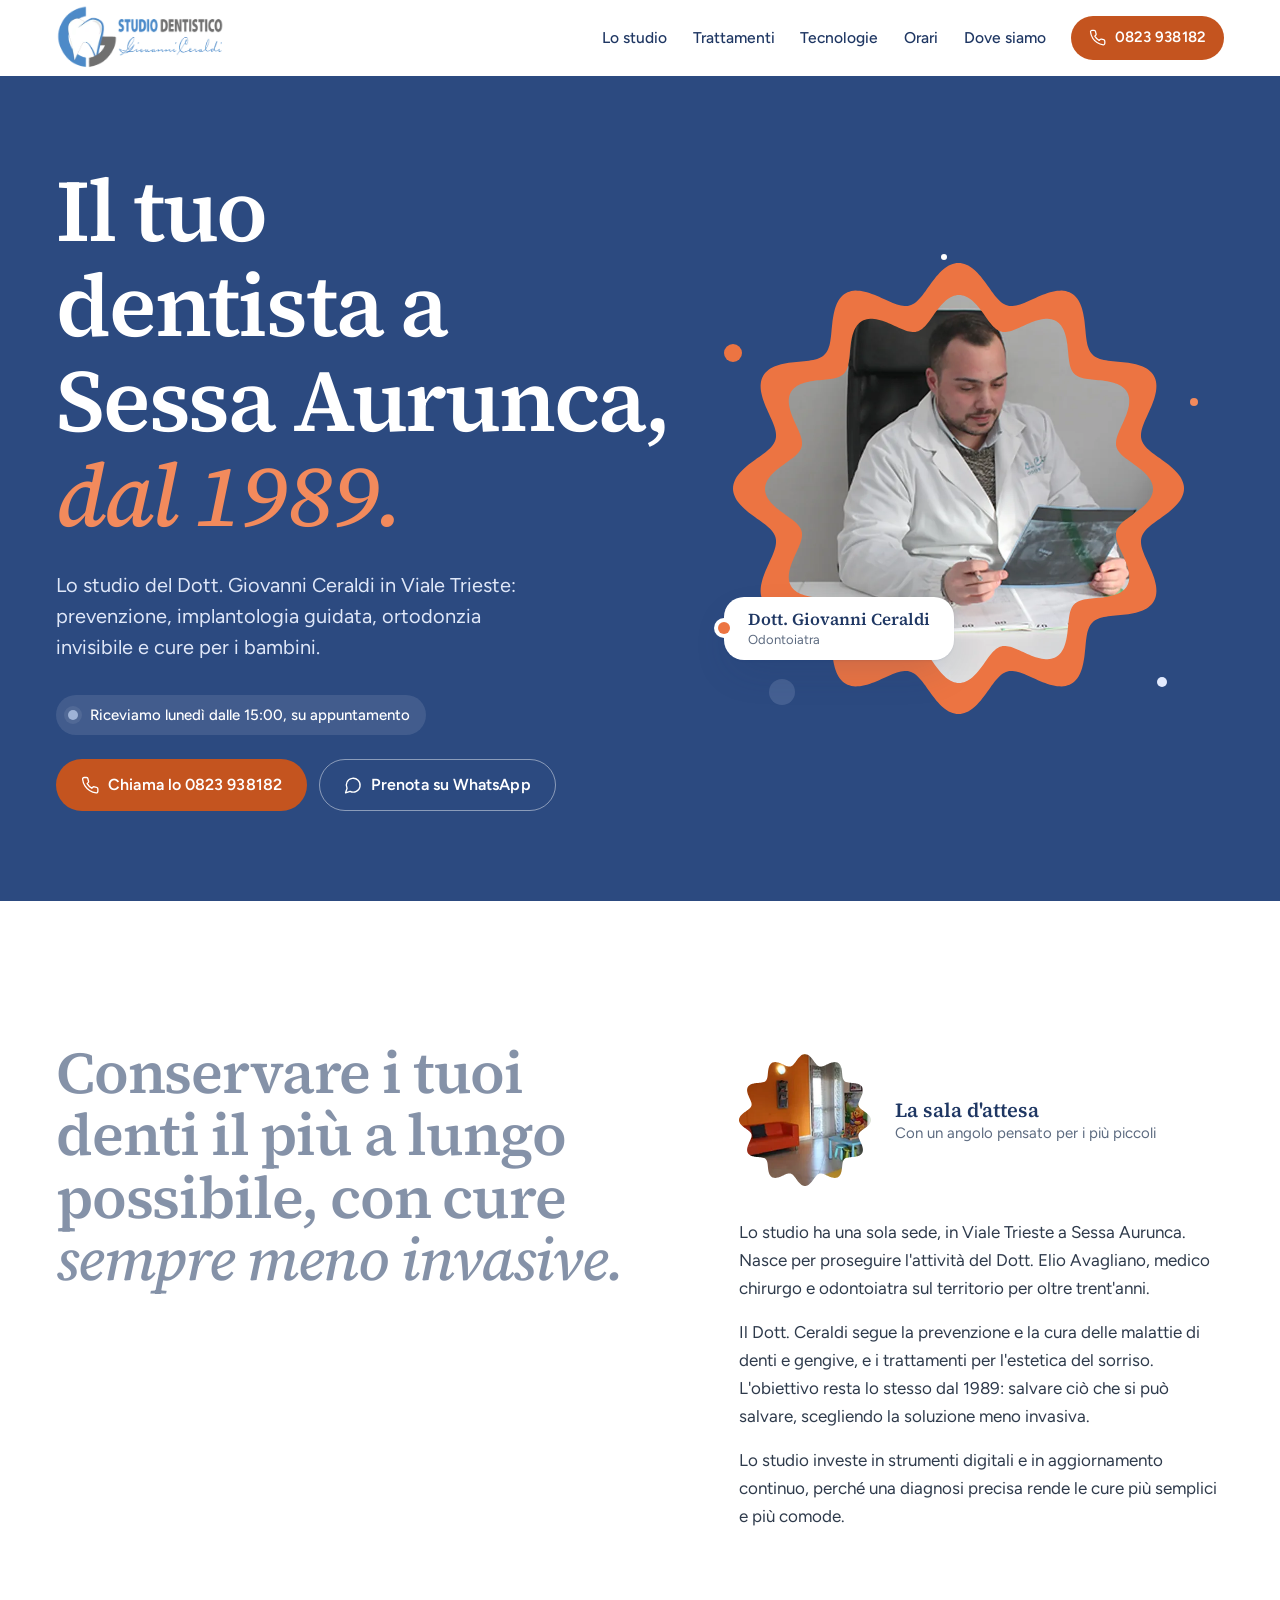
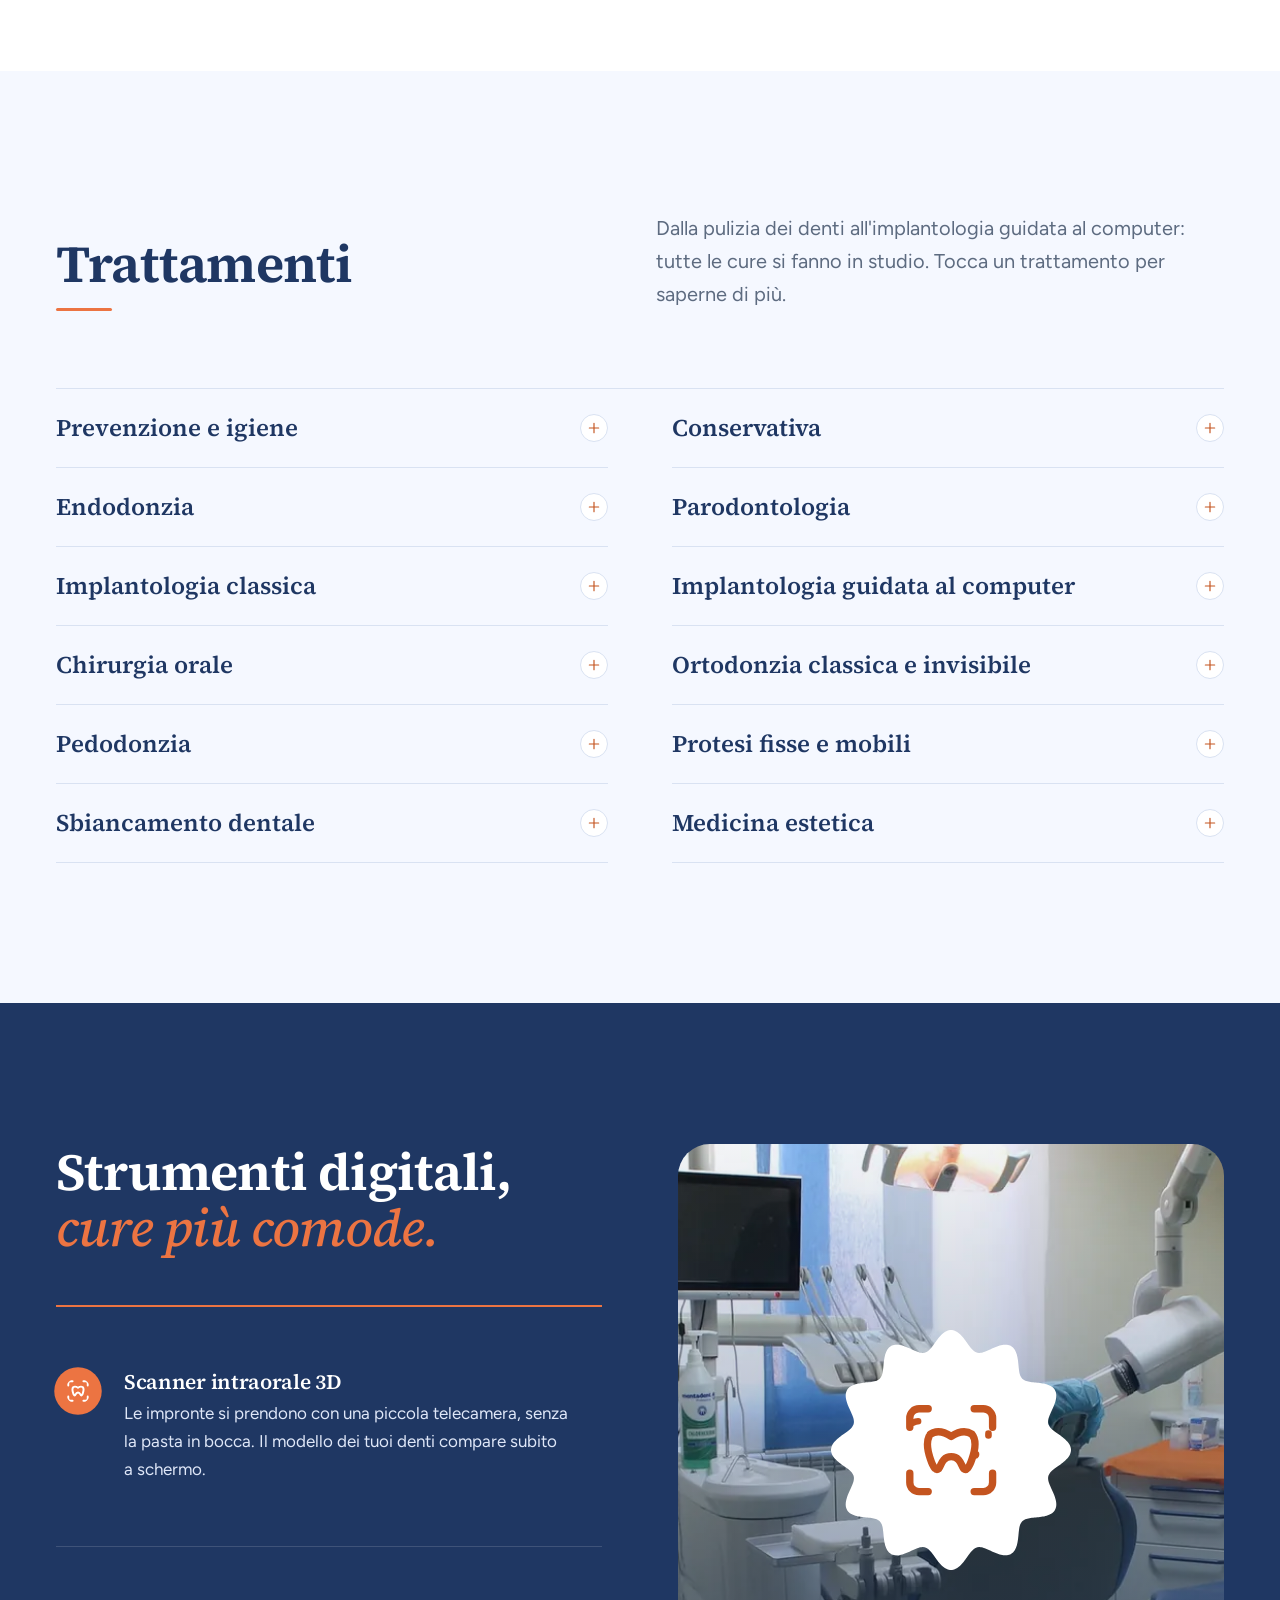
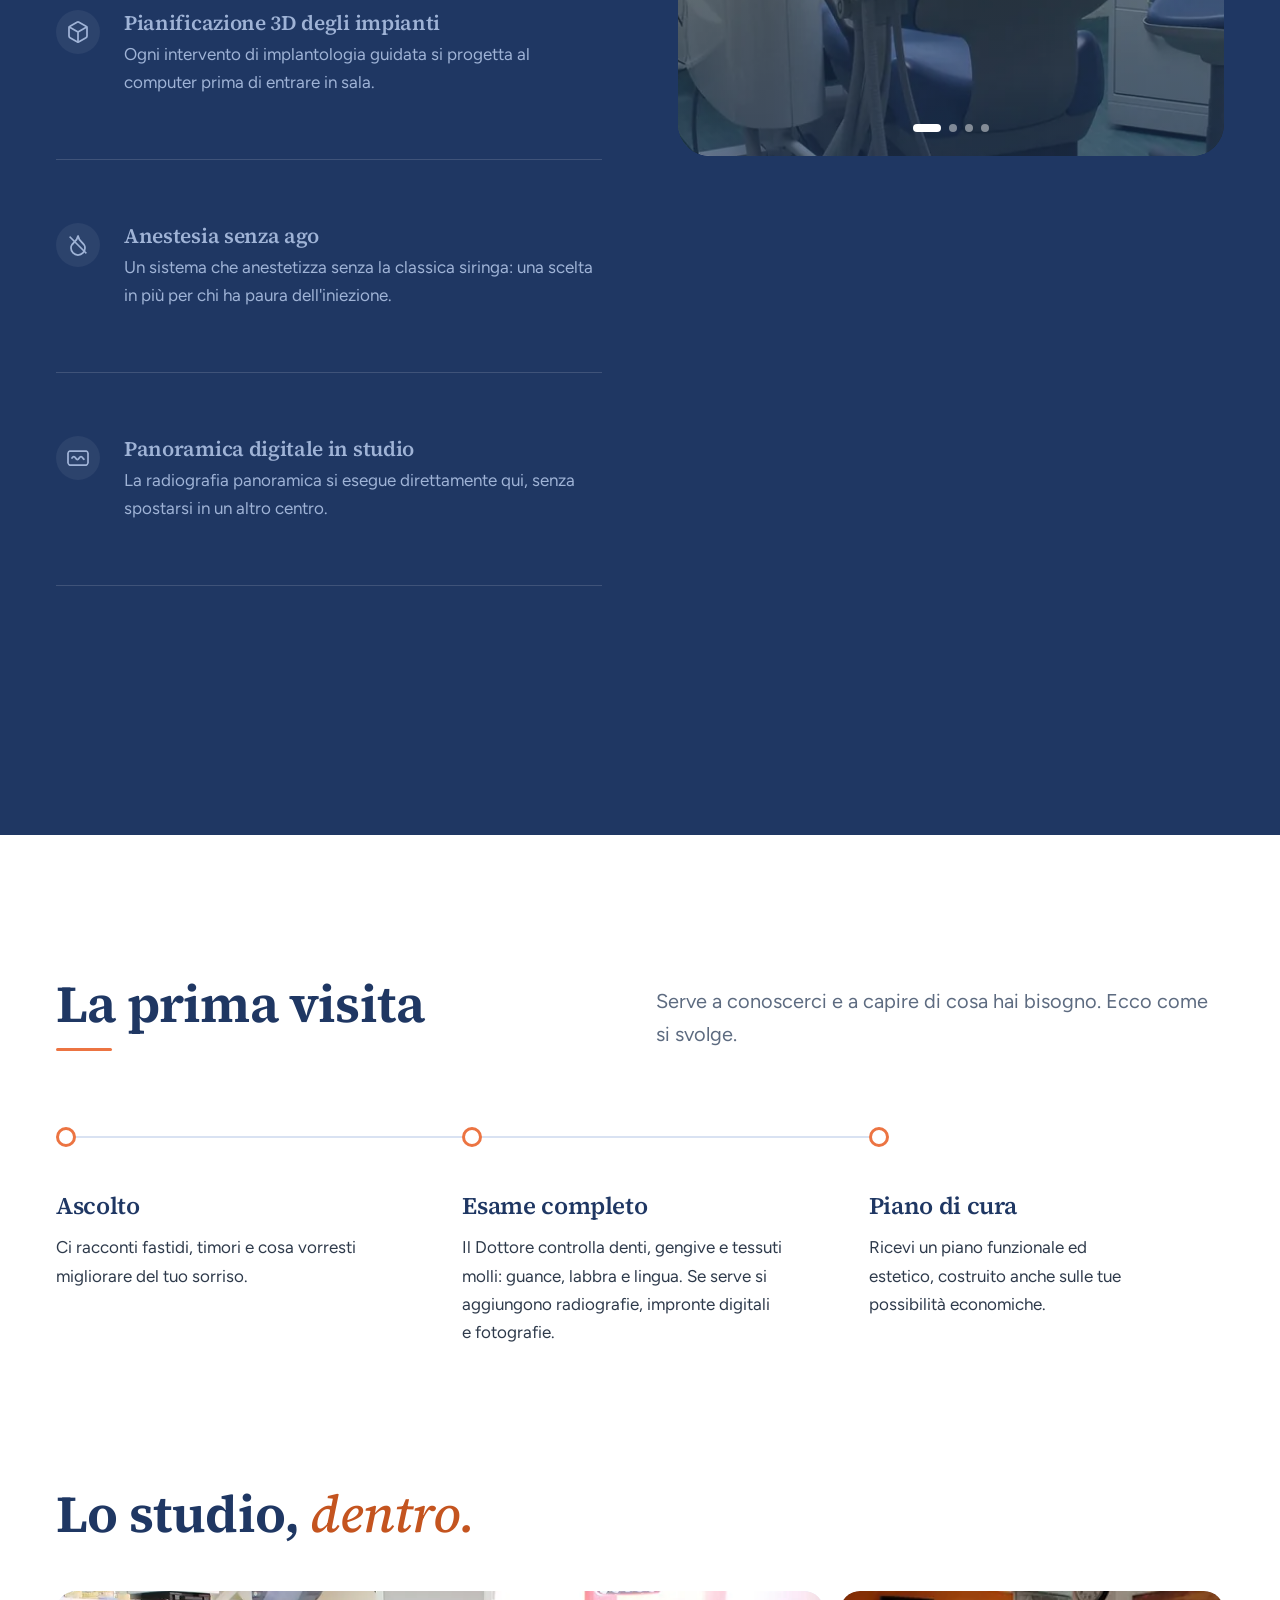
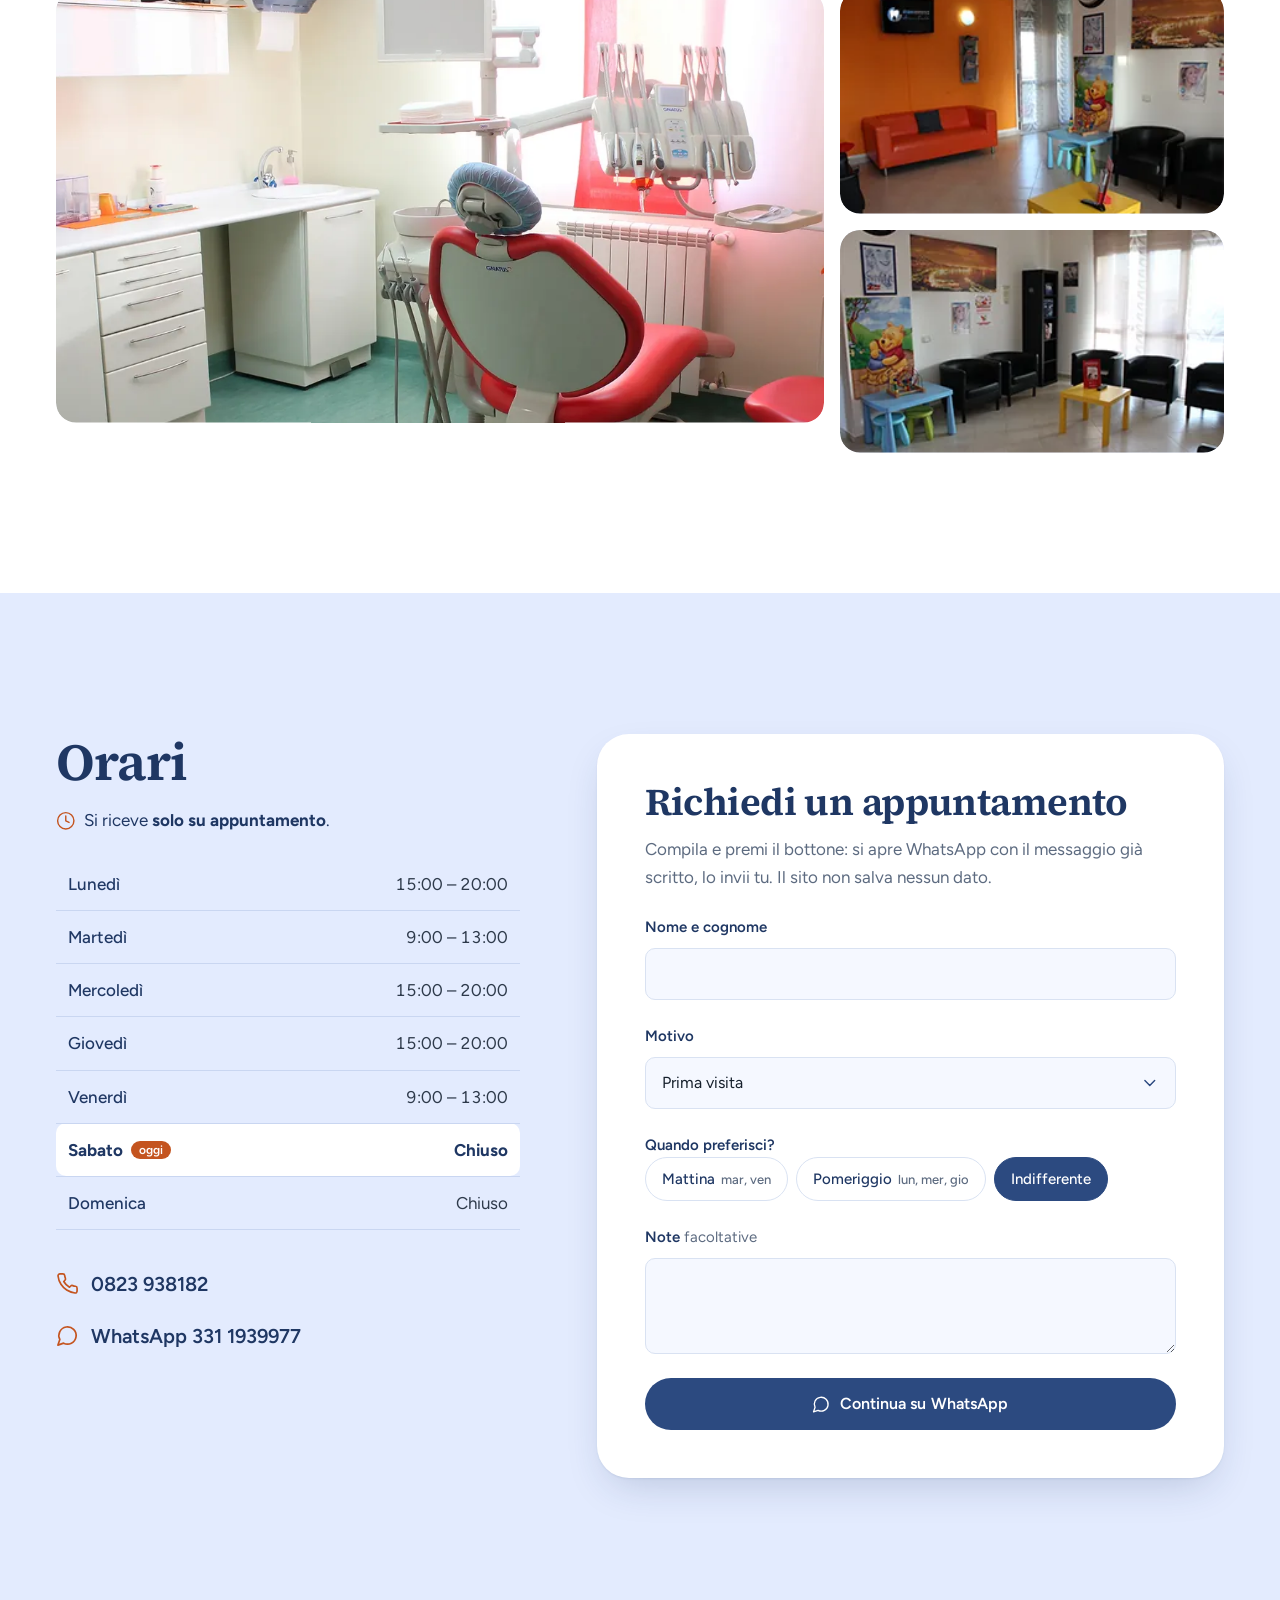
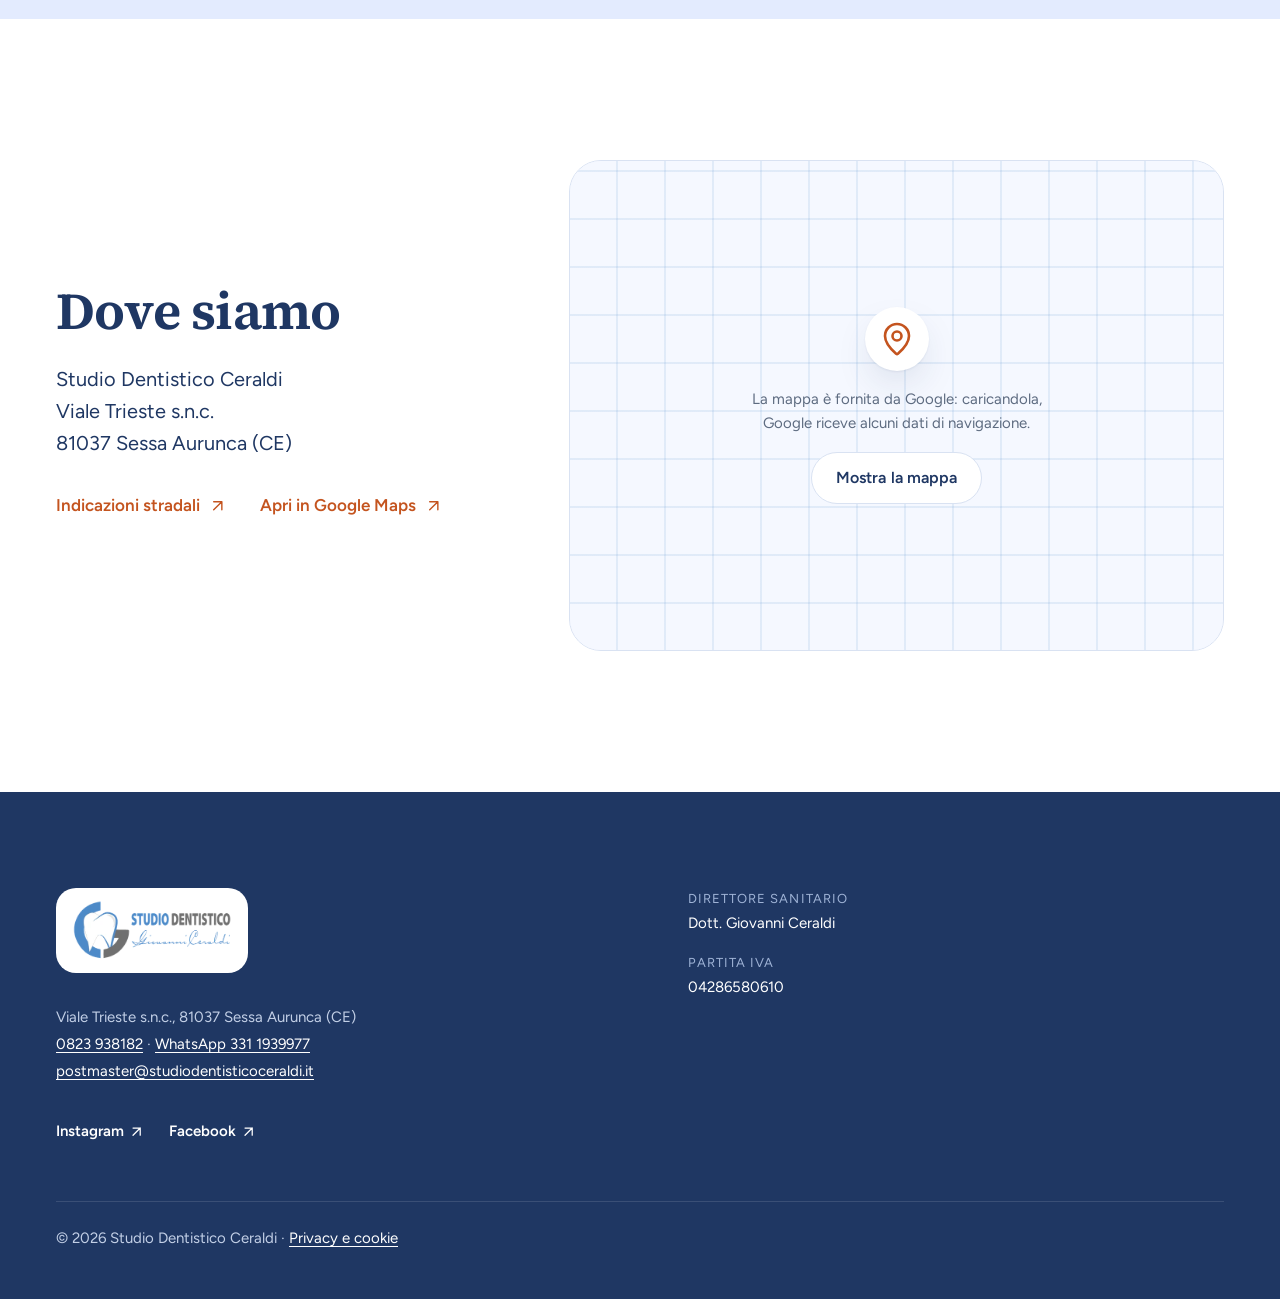
==== commit 9a6da530: "Add files via upload" ====
--- a/index.html
+++ b/index.html
@@ -18,7 +18,7 @@
   <link rel="apple-touch-icon" href="assets/img/icon-180.png">
   <link rel="preload" href="assets/fonts/source-serif-4-latin-wght-normal.woff2" as="font" type="font/woff2" crossorigin>
   <link rel="preload" href="assets/fonts/figtree-latin-wght-normal.woff2" as="font" type="font/woff2" crossorigin>
-  <link rel="stylesheet" href="assets/css/style.css">
+  <link rel="stylesheet" href="assets/css/style.css?v=4">
   <script>document.documentElement.classList.add('js')</script>
   <script type="application/ld+json">
   {
@@ -413,6 +413,6 @@
     <symbol id="i-xray" viewBox="0 0 24 24"><rect x="2" y="5" width="20" height="14" rx="2"/><path d="M6 12c1.2-2 2.4-2 3.6 0s2.4 2 3.6 0 2.4-2 3.6 0 1.2 1 1.2 1"/></symbol>
   </svg>
 
-  <script src="assets/js/main.js" defer></script>
+  <script src="assets/js/main.js?v=4" defer></script>
 </body>
 </html>
--- a/assets/css/style.css
+++ b/assets/css/style.css
@@ -295,11 +295,13 @@
 .tech-photo img { width: 100%; height: 100%; object-fit: cover; object-position: 40% 50%; scale: 1.12; }
 .tech-stage { display: none; }
 
-/* Versione a scorrimento (desktop, attivata dallo script) */
-.pin-tech .tech { padding-block: 0; }
-.pin-tech .tech-track { height: 340vh; }
-.pin-tech .tech-sticky { position: sticky; top: var(--header-h); min-height: calc(100vh - var(--header-h)); padding-block: var(--s-7); }
+/* Versione con foto che accompagna le voci (desktop, attivata dallo script) */
+/* il testo scorre normalmente, la foto resta accanto finché ci sono voci da leggere */
+.pin-tech .tech-grid { align-items: start; }
+.pin-tech .tech-visual { position: sticky; top: calc(var(--header-h) + (100vh - var(--header-h) - min(68vh, 620px)) / 2); }
 .pin-tech .tech-photo { aspect-ratio: auto; height: min(68vh, 620px); }
+.pin-tech .tech-list li { padding-block: clamp(var(--s-6), 7vh, var(--s-8)); }
+.pin-tech .tech-list { margin-bottom: 12vh; }
 .pin-tech .tech-photo::after { content: ""; position: absolute; inset: 0; border-radius: inherit; background: linear-gradient(180deg, rgb(31 55 99 / .05), rgb(31 55 99 / .55)); }
 .pin-tech .tech-photo { position: relative; }
 .pin-tech .tech-list li { cursor: pointer; }
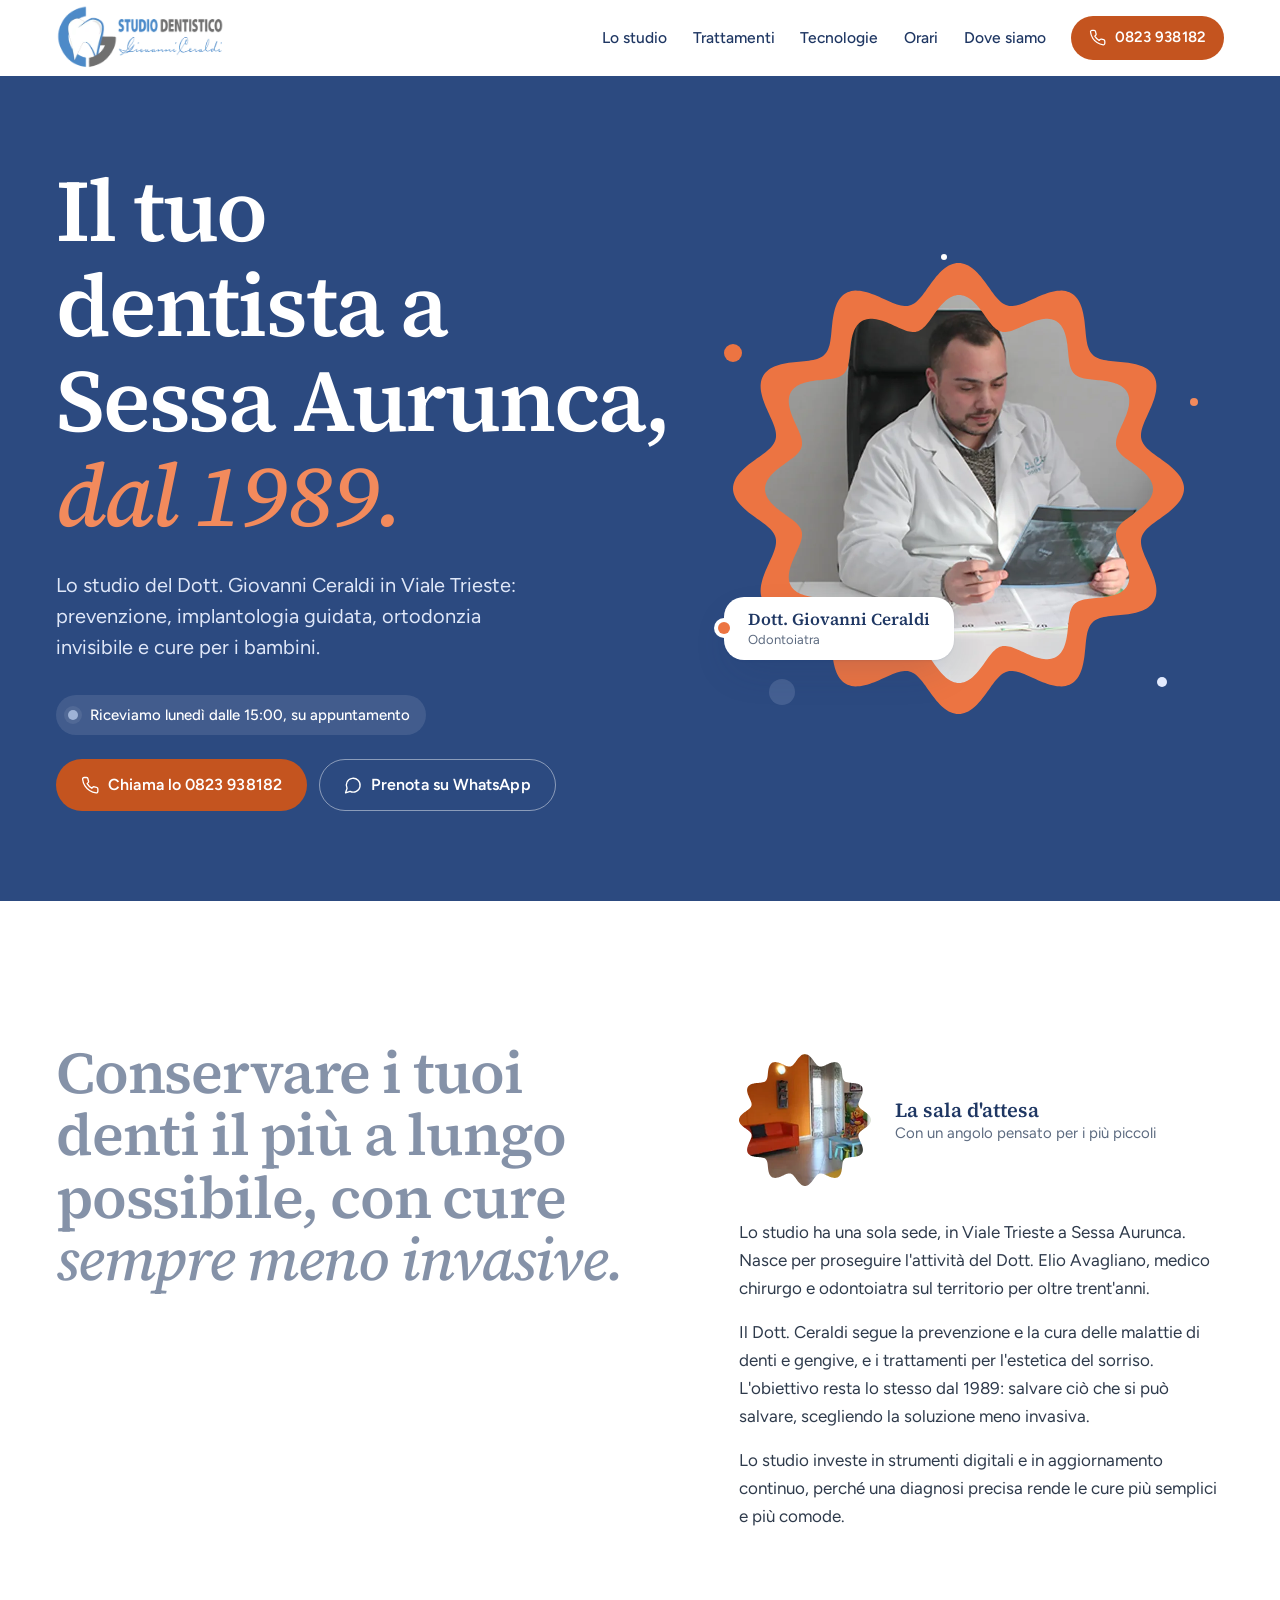
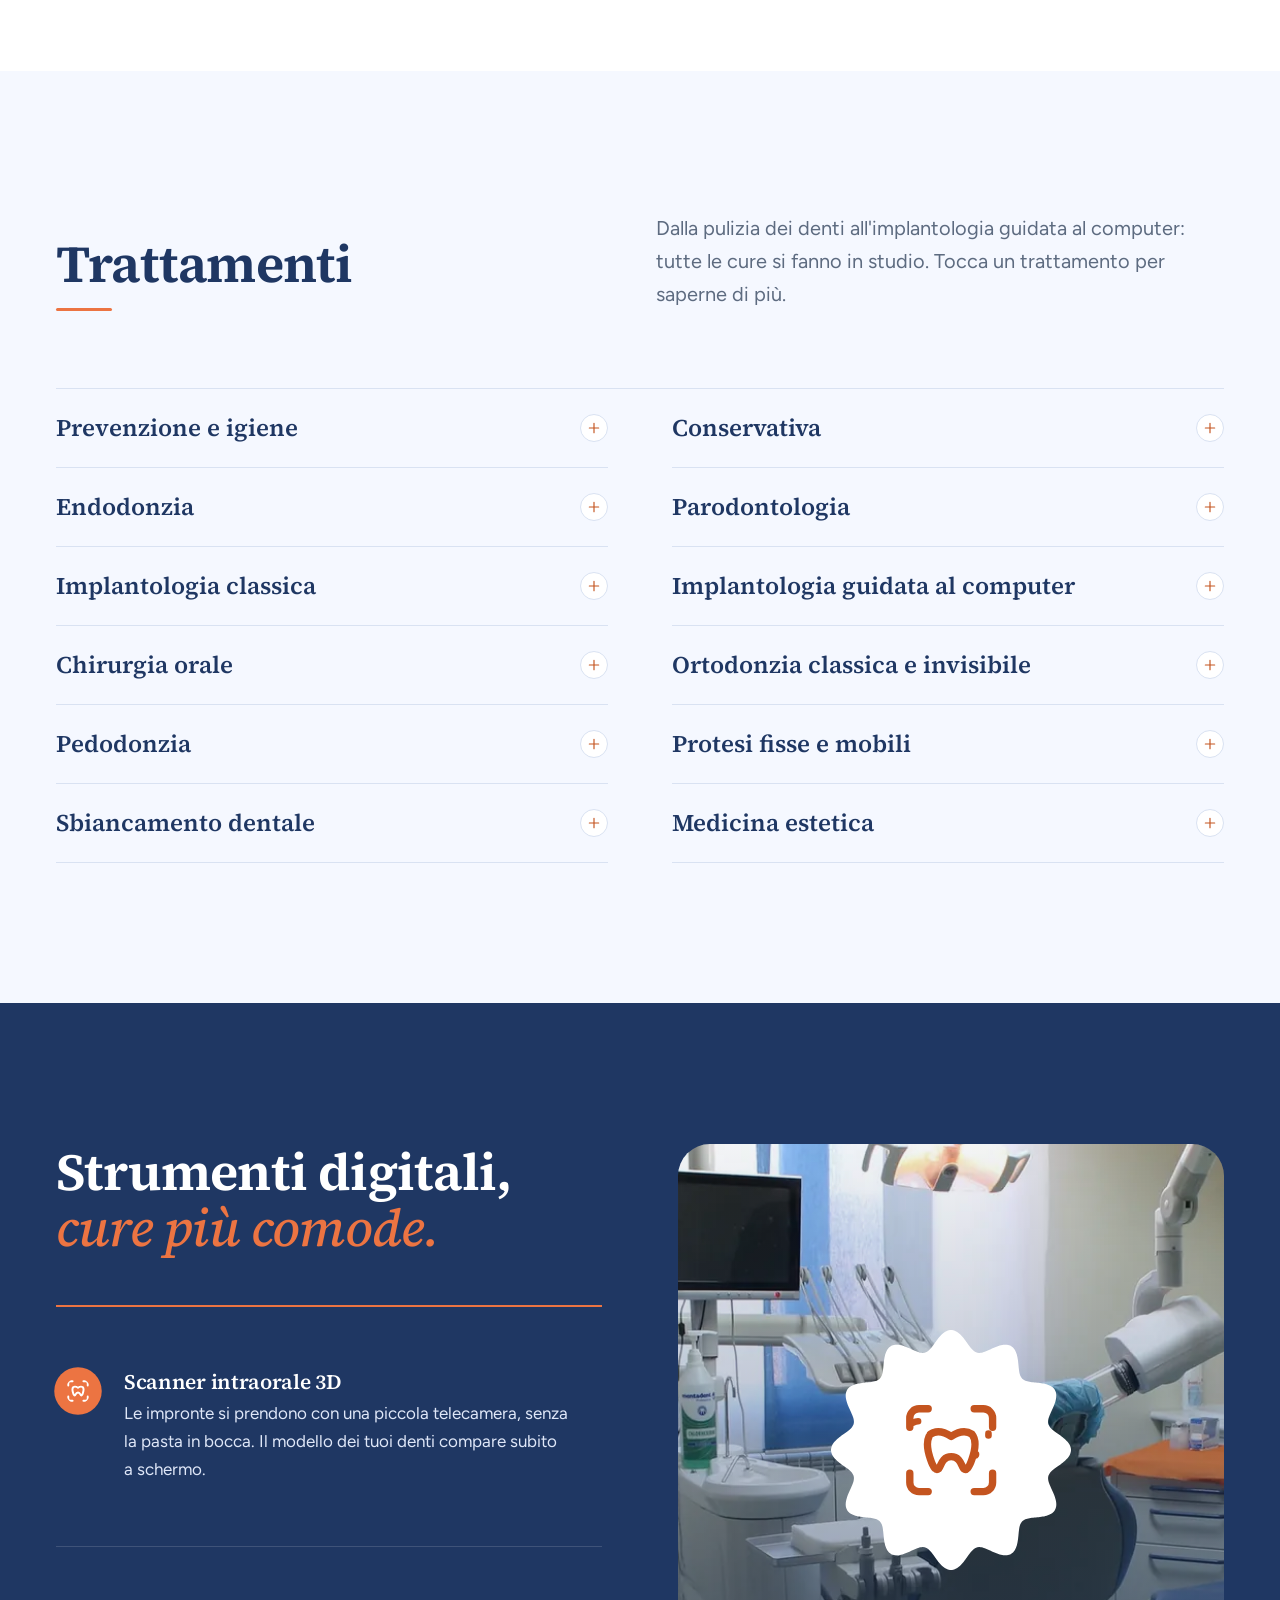
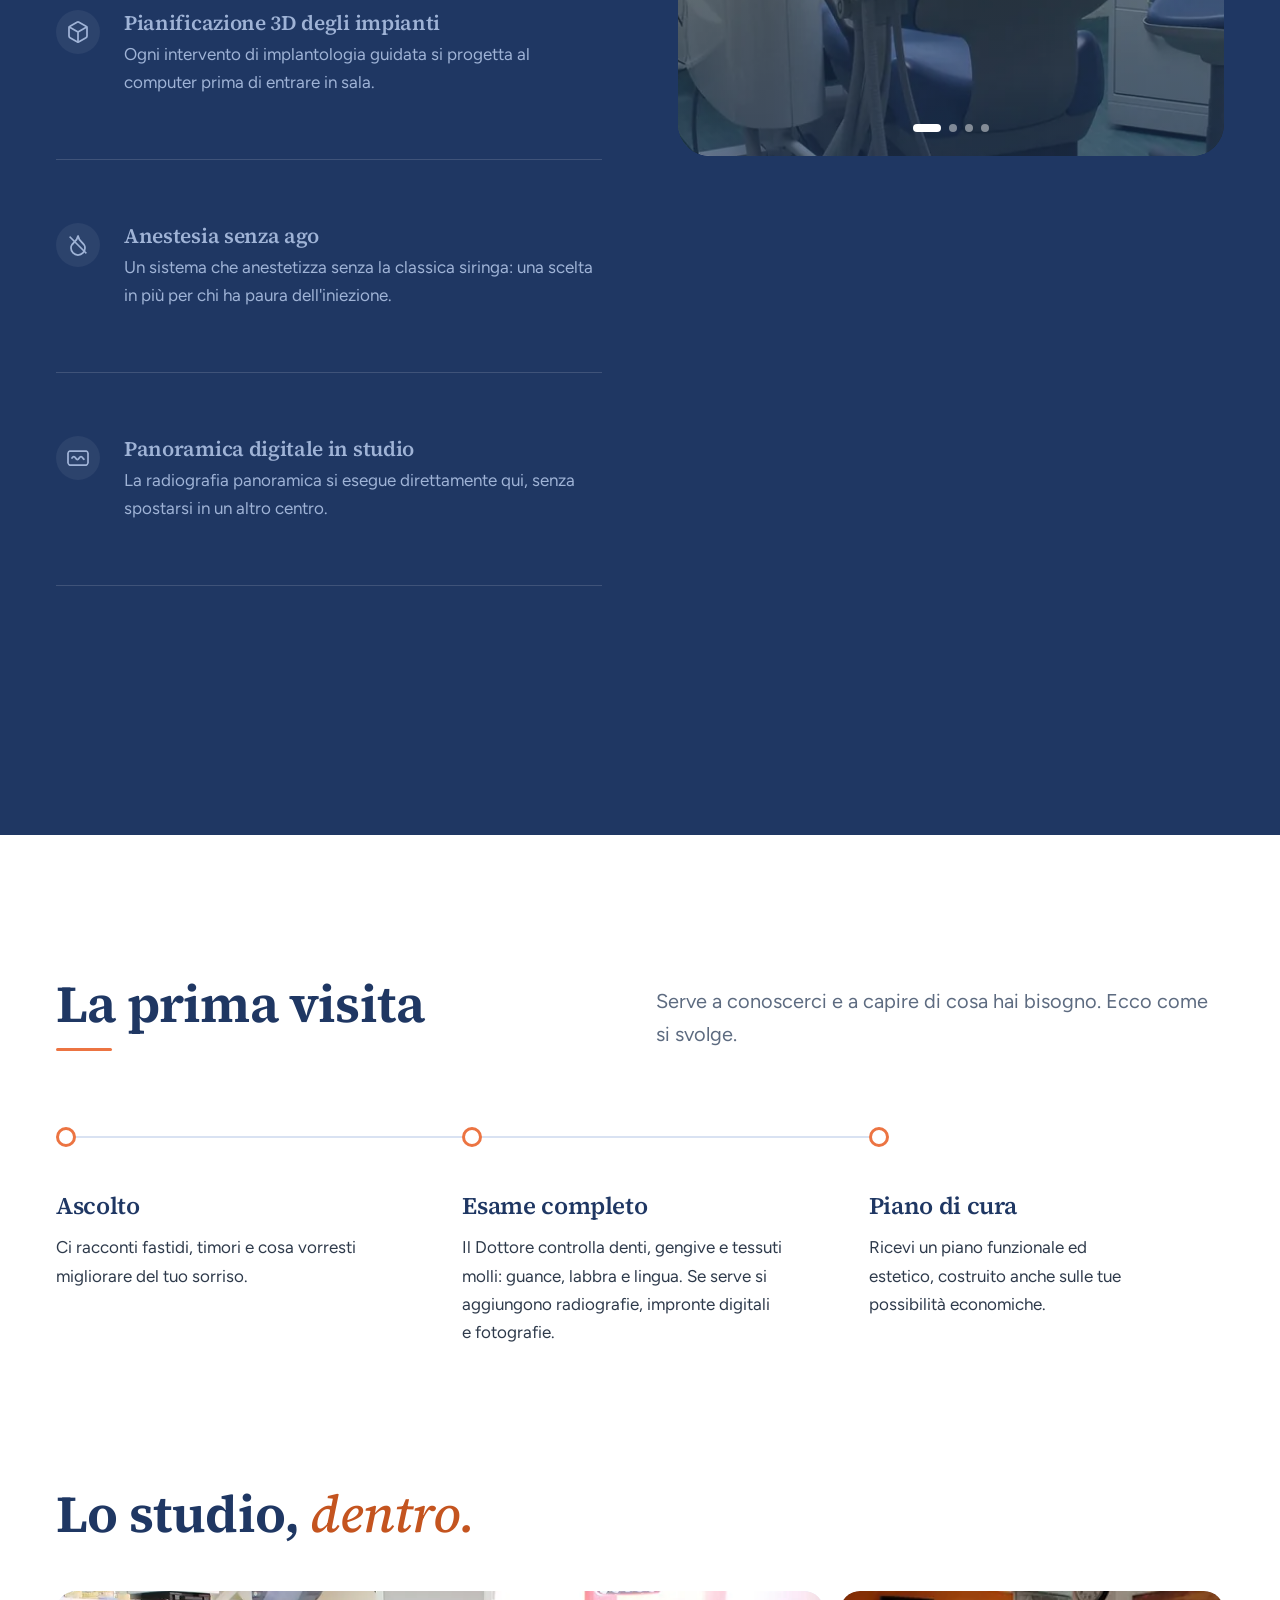
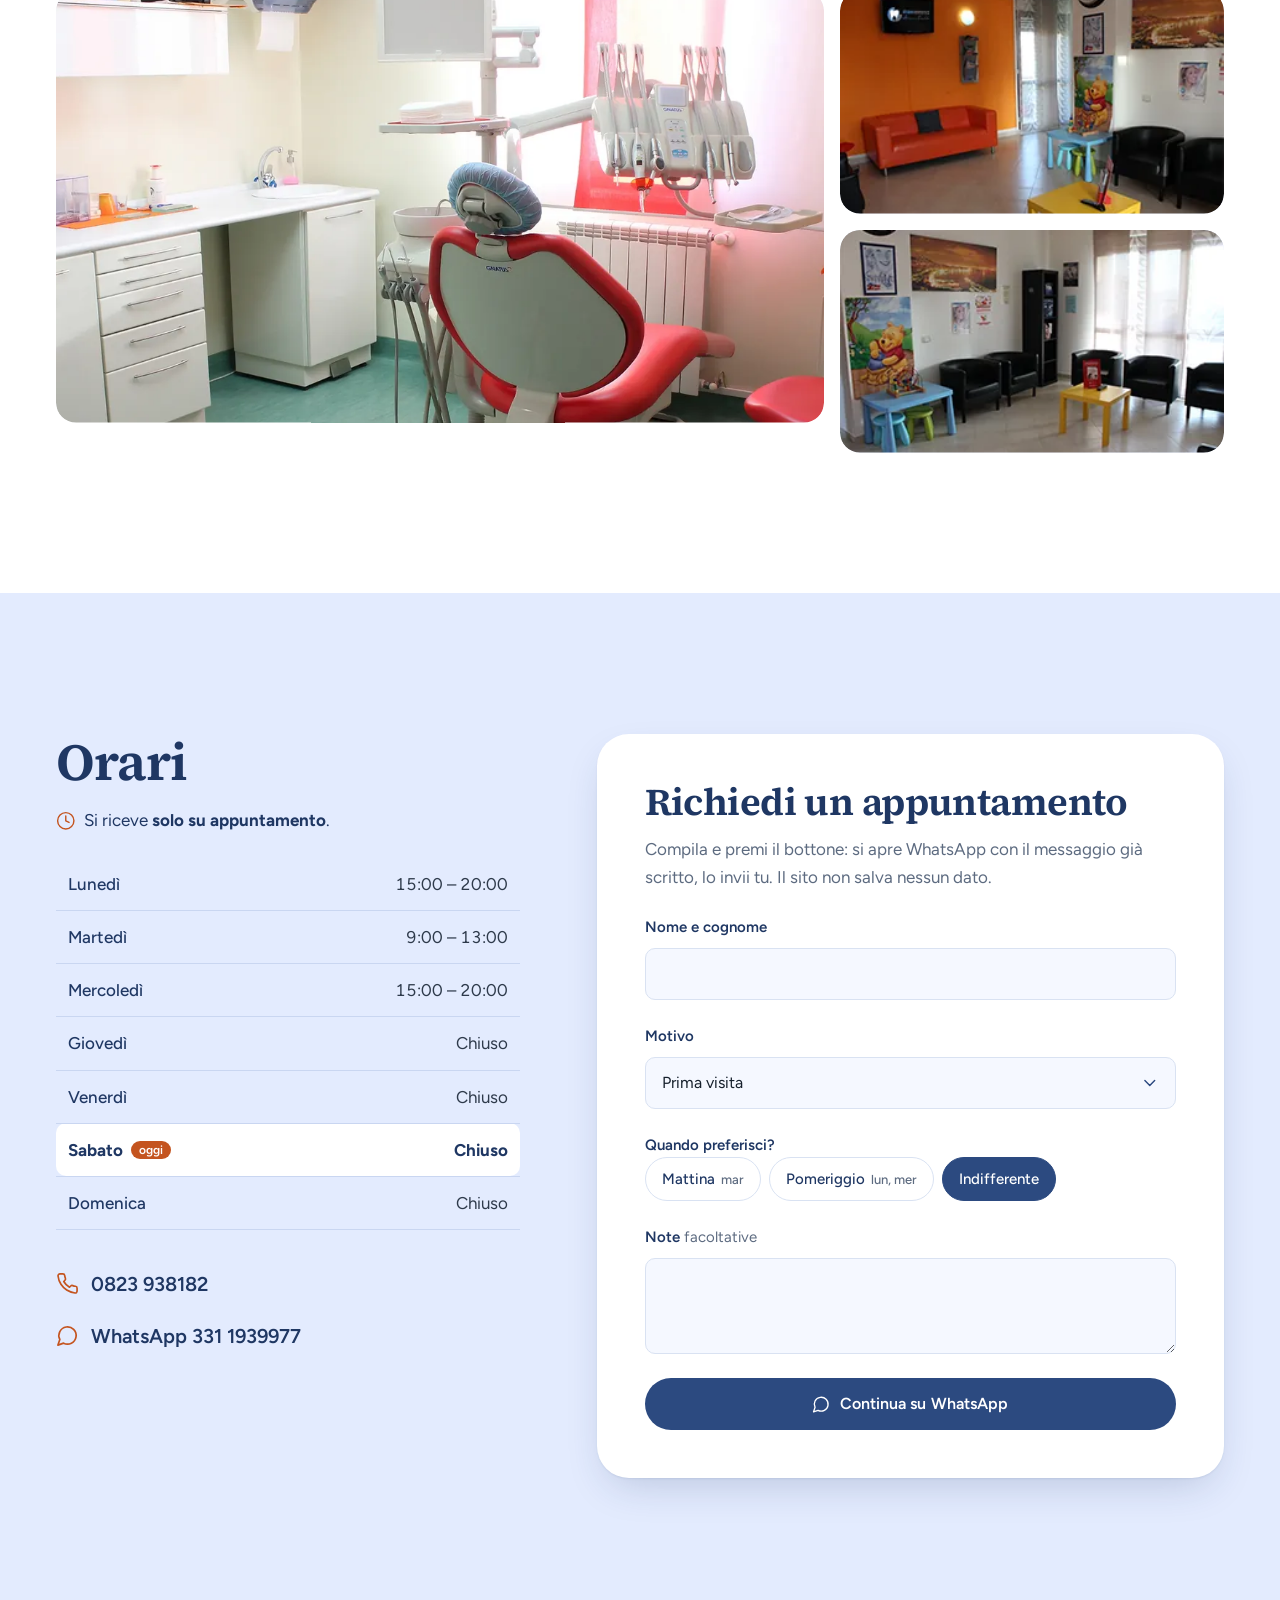
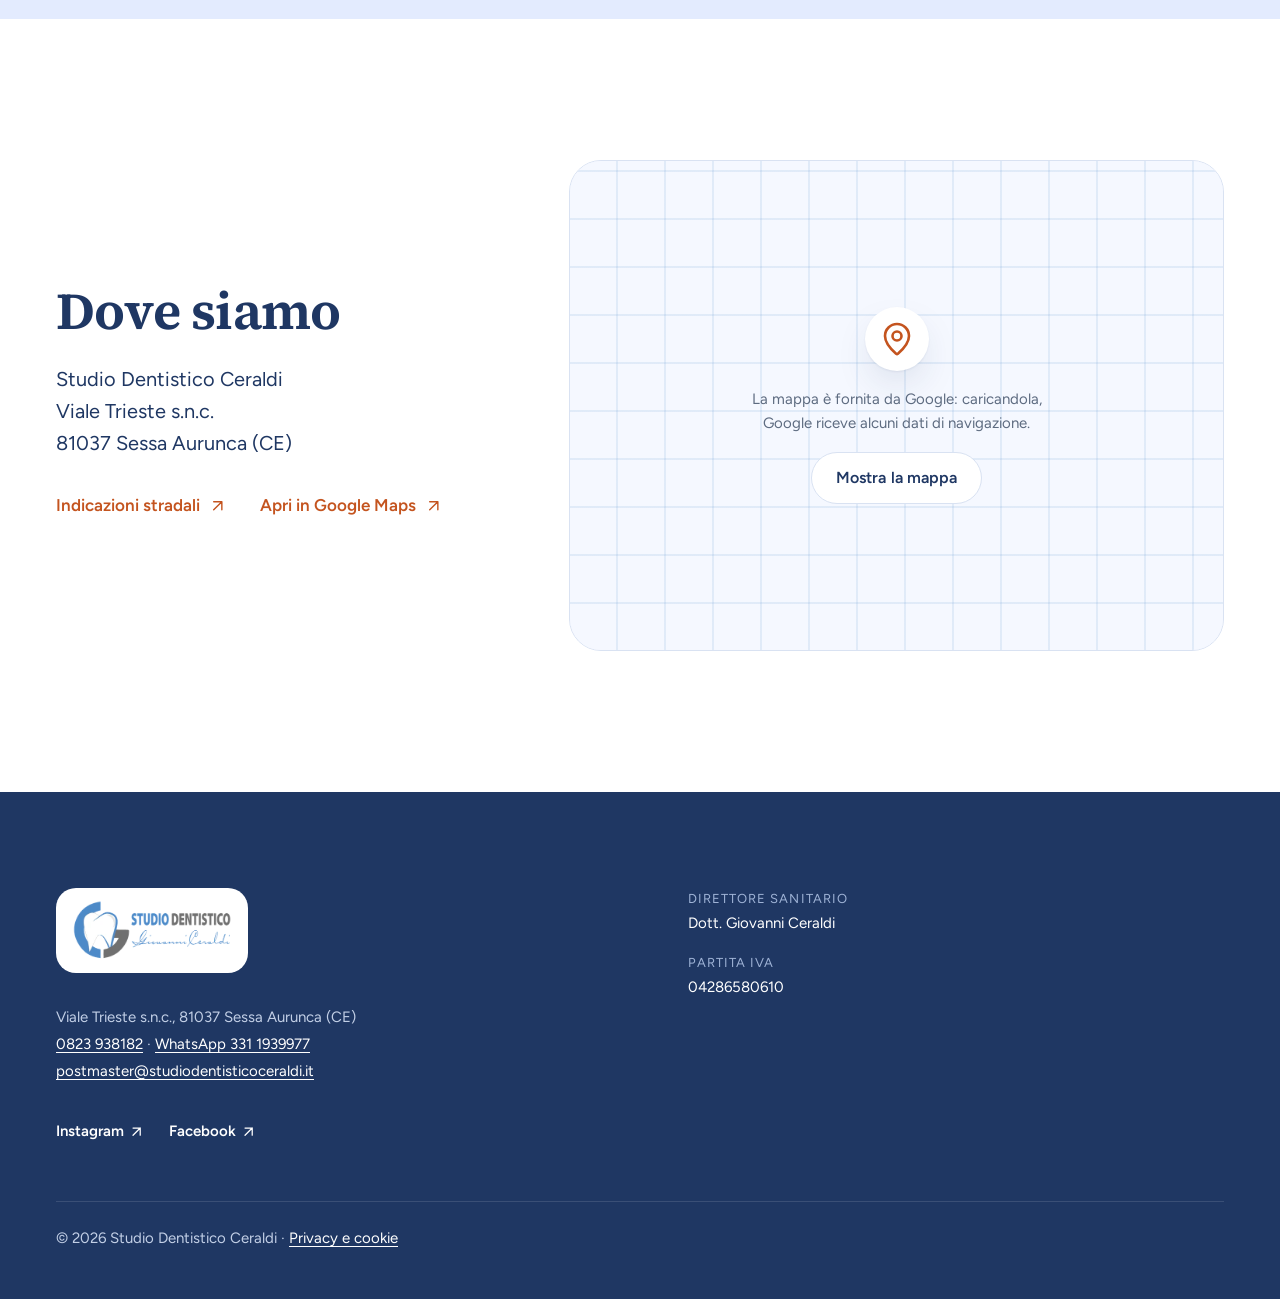
==== commit 9e716220: "Add files via upload" ====
--- a/index.html
+++ b/index.html
@@ -18,7 +18,7 @@
   <link rel="apple-touch-icon" href="assets/img/icon-180.png">
   <link rel="preload" href="assets/fonts/source-serif-4-latin-wght-normal.woff2" as="font" type="font/woff2" crossorigin>
   <link rel="preload" href="assets/fonts/figtree-latin-wght-normal.woff2" as="font" type="font/woff2" crossorigin>
-  <link rel="stylesheet" href="assets/css/style.css?v=4">
+  <link rel="stylesheet" href="assets/css/style.css?v=5">
   <script>document.documentElement.classList.add('js')</script>
   <script type="application/ld+json">
   {
@@ -42,8 +42,8 @@
     },
     "geo": { "@type": "GeoCoordinates", "latitude": 41.230587, "longitude": 13.929343 },
     "openingHoursSpecification": [
-      { "@type": "OpeningHoursSpecification", "dayOfWeek": ["Monday", "Wednesday", "Thursday"], "opens": "15:00", "closes": "20:00" },
-      { "@type": "OpeningHoursSpecification", "dayOfWeek": ["Tuesday", "Friday"], "opens": "09:00", "closes": "13:00" }
+      { "@type": "OpeningHoursSpecification", "dayOfWeek": ["Monday", "Wednesday"], "opens": "15:00", "closes": "20:00" },
+      { "@type": "OpeningHoursSpecification", "dayOfWeek": ["Tuesday"], "opens": "09:00", "closes": "13:00" }
     ],
     "sameAs": [
       "https://www.instagram.com/studiodentisticoceraldi/",
@@ -288,8 +288,8 @@
               <tr data-day="1"><th scope="row">Lunedì</th><td>15:00 – 20:00</td></tr>
               <tr data-day="2"><th scope="row">Martedì</th><td>9:00 – 13:00</td></tr>
               <tr data-day="3"><th scope="row">Mercoledì</th><td>15:00 – 20:00</td></tr>
-              <tr data-day="4"><th scope="row">Giovedì</th><td>15:00 – 20:00</td></tr>
-              <tr data-day="5"><th scope="row">Venerdì</th><td>9:00 – 13:00</td></tr>
+              <tr data-day="4"><th scope="row">Giovedì</th><td>Chiuso</td></tr>
+              <tr data-day="5"><th scope="row">Venerdì</th><td>Chiuso</td></tr>
               <tr data-day="6"><th scope="row">Sabato</th><td>Chiuso</td></tr>
               <tr data-day="0"><th scope="row">Domenica</th><td>Chiuso</td></tr>
             </tbody>
@@ -330,8 +330,8 @@
           <fieldset class="field">
             <legend>Quando preferisci?</legend>
             <div class="chips">
-              <label class="chip"><input type="radio" name="quando" value="di mattina (martedì o venerdì)"><span>Mattina <small>mar, ven</small></span></label>
-              <label class="chip"><input type="radio" name="quando" value="di pomeriggio (lunedì, mercoledì o giovedì)"><span>Pomeriggio <small>lun, mer, gio</small></span></label>
+              <label class="chip"><input type="radio" name="quando" value="di mattina (martedì)"><span>Mattina <small>mar</small></span></label>
+              <label class="chip"><input type="radio" name="quando" value="di pomeriggio (lunedì o mercoledì)"><span>Pomeriggio <small>lun, mer</small></span></label>
               <label class="chip"><input type="radio" name="quando" value="quando c'è posto" checked><span>Indifferente</span></label>
             </div>
           </fieldset>
@@ -413,6 +413,6 @@
     <symbol id="i-xray" viewBox="0 0 24 24"><rect x="2" y="5" width="20" height="14" rx="2"/><path d="M6 12c1.2-2 2.4-2 3.6 0s2.4 2 3.6 0 2.4-2 3.6 0 1.2 1 1.2 1"/></symbol>
   </svg>
 
-  <script src="assets/js/main.js?v=4" defer></script>
+  <script src="assets/js/main.js?v=5" defer></script>
 </body>
 </html>
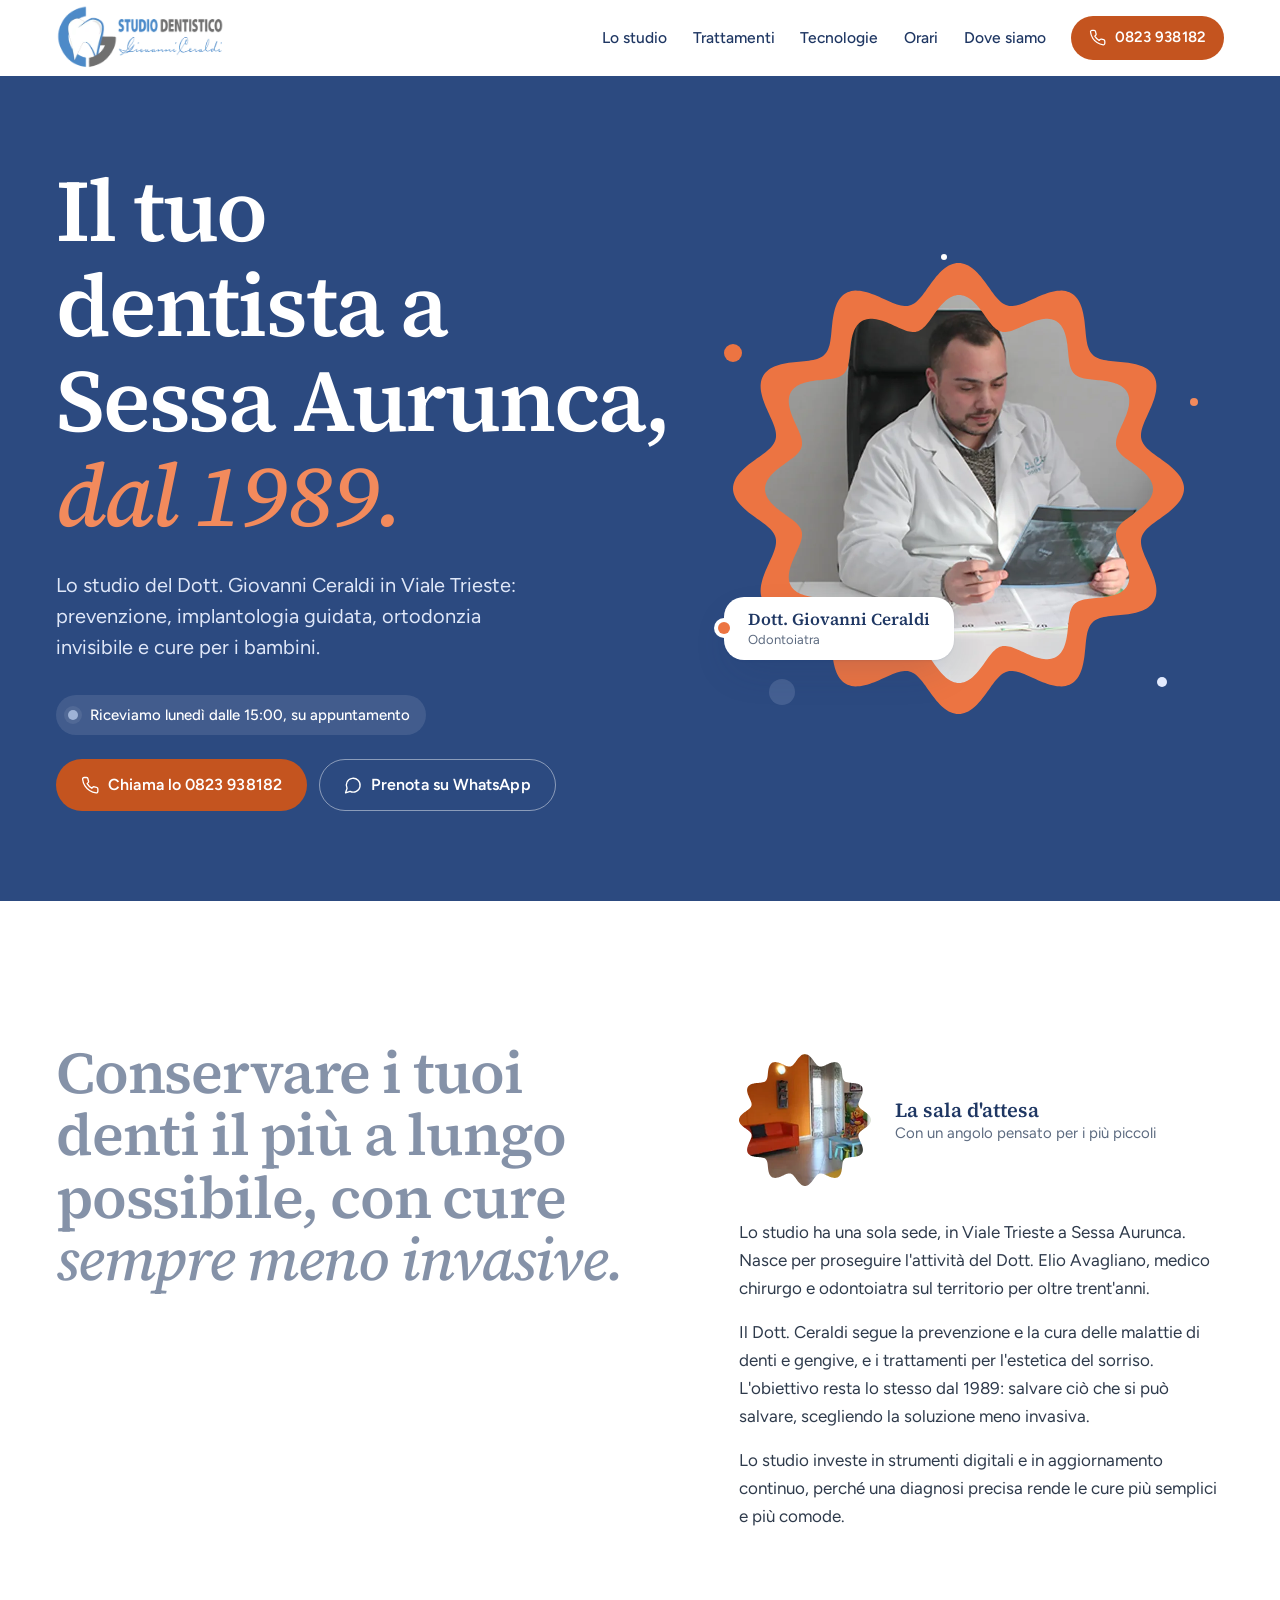
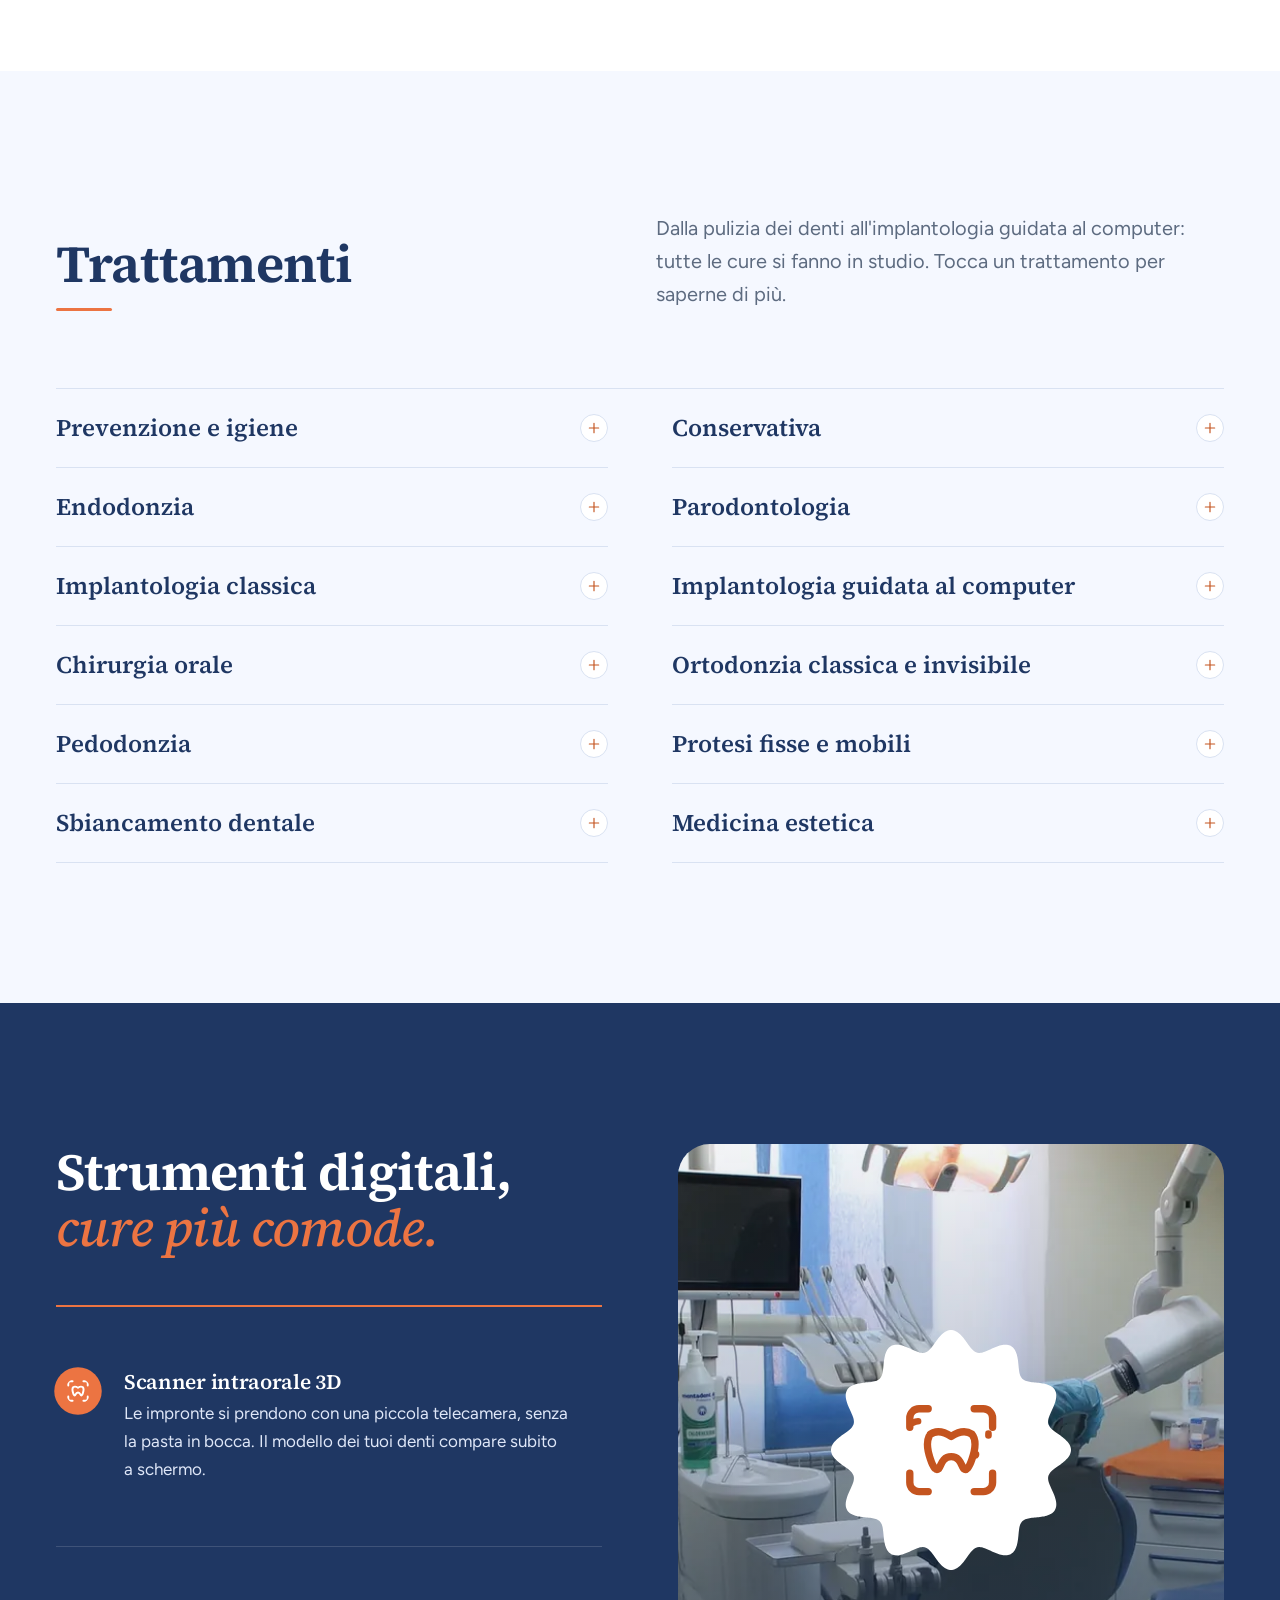
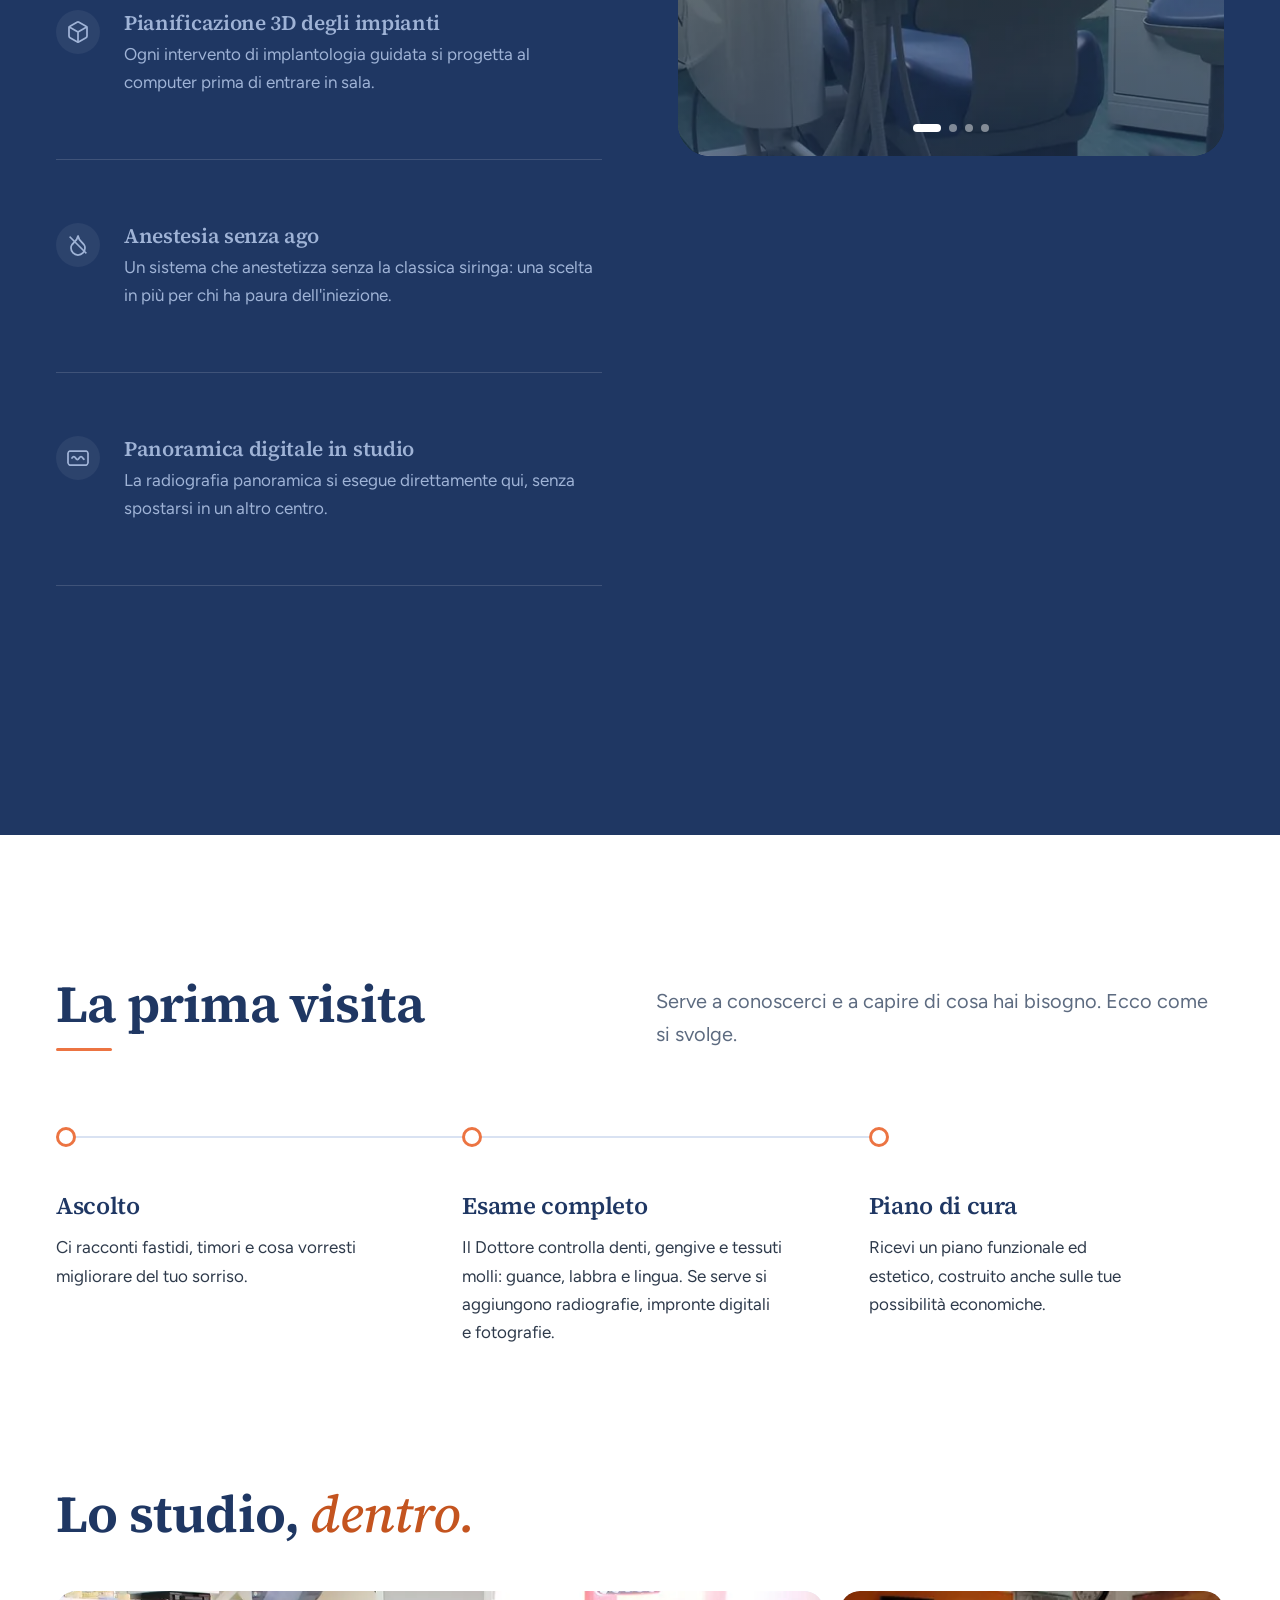
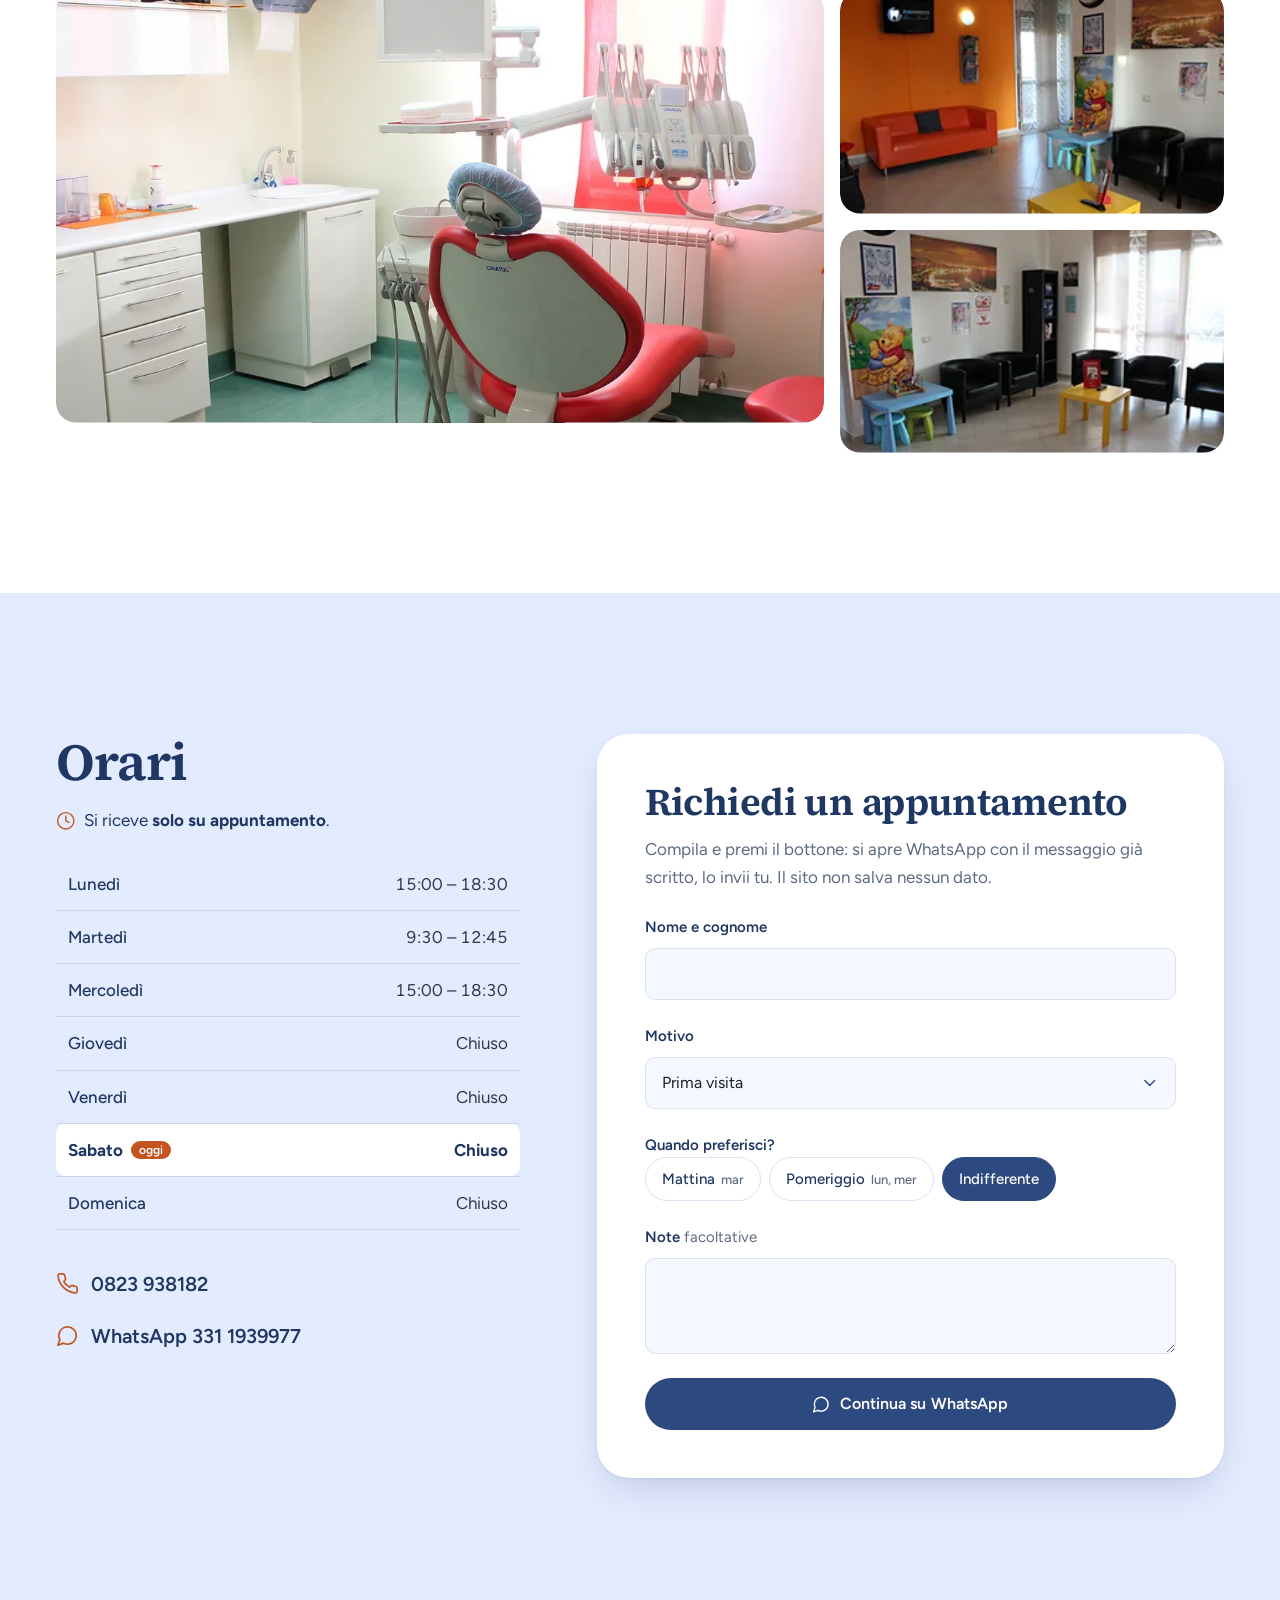
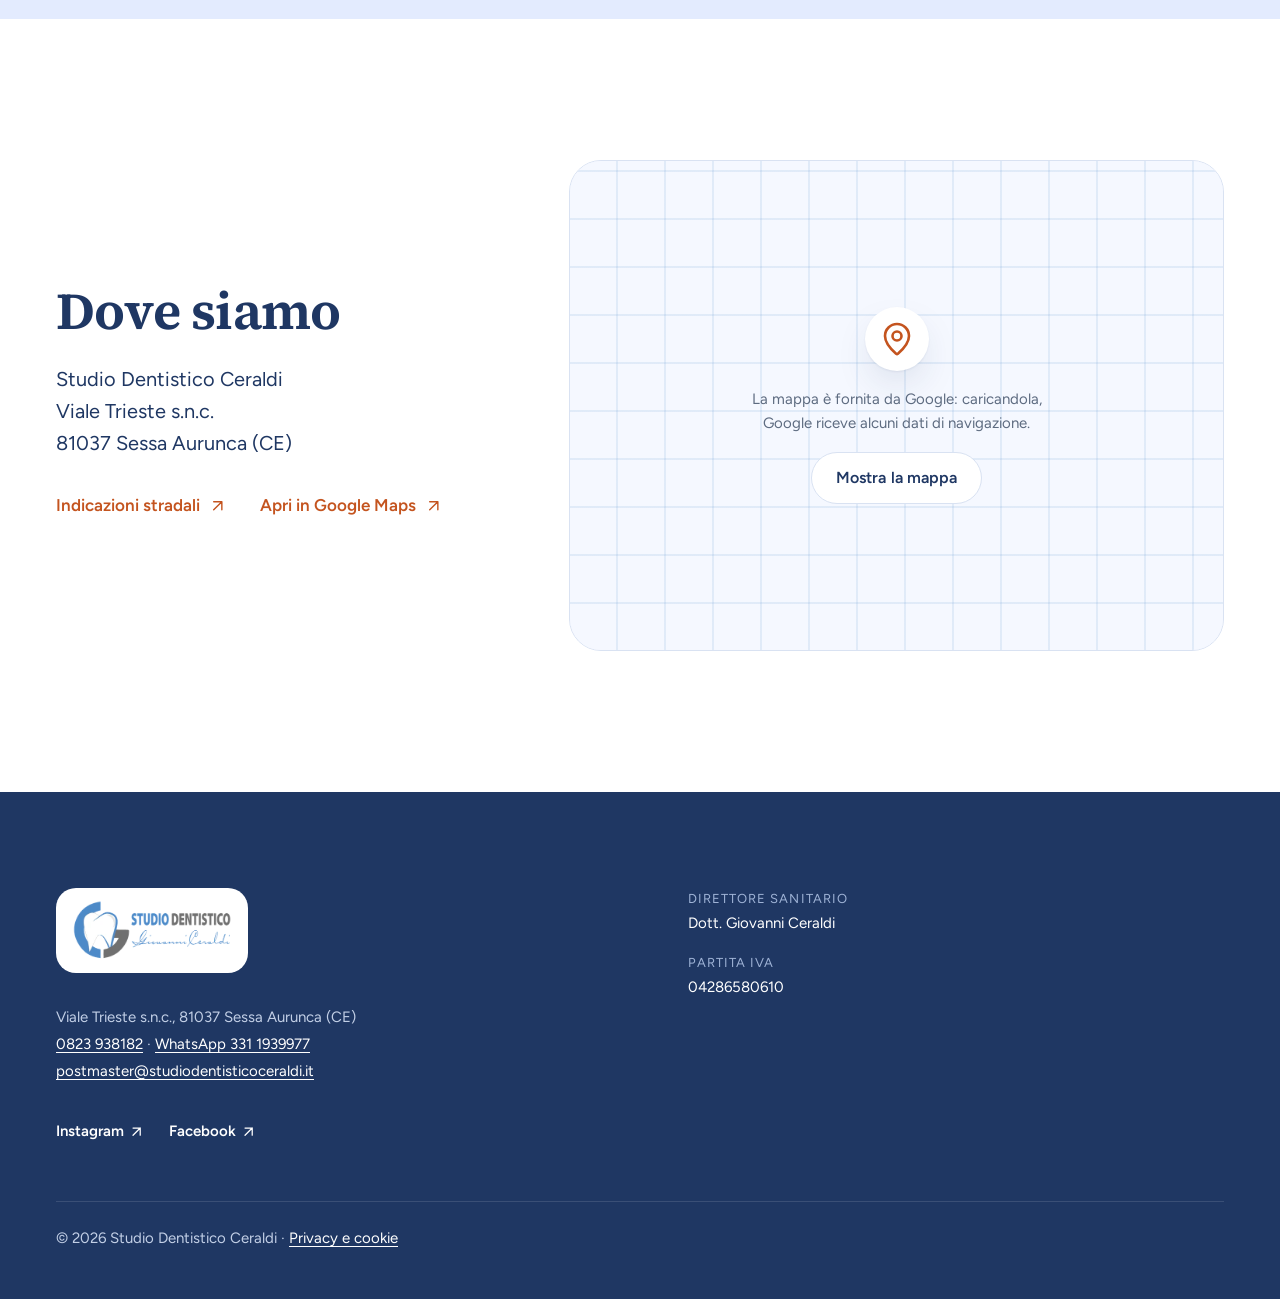
==== commit 20239ced: "Add files via upload" ====
--- a/index.html
+++ b/index.html
@@ -42,8 +42,8 @@
     },
     "geo": { "@type": "GeoCoordinates", "latitude": 41.230587, "longitude": 13.929343 },
     "openingHoursSpecification": [
-      { "@type": "OpeningHoursSpecification", "dayOfWeek": ["Monday", "Wednesday"], "opens": "15:00", "closes": "20:00" },
-      { "@type": "OpeningHoursSpecification", "dayOfWeek": ["Tuesday"], "opens": "09:00", "closes": "13:00" }
+      { "@type": "OpeningHoursSpecification", "dayOfWeek": ["Monday", "Wednesday"], "opens": "15:00", "closes": "18:30" },
+      { "@type": "OpeningHoursSpecification", "dayOfWeek": ["Tuesday"], "opens": "09:30", "closes": "12:45" }
     ],
     "sameAs": [
       "https://www.instagram.com/studiodentisticoceraldi/",
@@ -285,9 +285,9 @@
           <table class="hours-table">
             <caption class="sr-only">Orari di ricevimento dello studio</caption>
             <tbody>
-              <tr data-day="1"><th scope="row">Lunedì</th><td>15:00 – 20:00</td></tr>
-              <tr data-day="2"><th scope="row">Martedì</th><td>9:00 – 13:00</td></tr>
-              <tr data-day="3"><th scope="row">Mercoledì</th><td>15:00 – 20:00</td></tr>
+              <tr data-day="1"><th scope="row">Lunedì</th><td>15:00 – 18:30</td></tr>
+              <tr data-day="2"><th scope="row">Martedì</th><td>9:30 – 12:45</td></tr>
+              <tr data-day="3"><th scope="row">Mercoledì</th><td>15:00 – 18:30</td></tr>
               <tr data-day="4"><th scope="row">Giovedì</th><td>Chiuso</td></tr>
               <tr data-day="5"><th scope="row">Venerdì</th><td>Chiuso</td></tr>
               <tr data-day="6"><th scope="row">Sabato</th><td>Chiuso</td></tr>
@@ -413,6 +413,6 @@
     <symbol id="i-xray" viewBox="0 0 24 24"><rect x="2" y="5" width="20" height="14" rx="2"/><path d="M6 12c1.2-2 2.4-2 3.6 0s2.4 2 3.6 0 2.4-2 3.6 0 1.2 1 1.2 1"/></symbol>
   </svg>
 
-  <script src="assets/js/main.js?v=5" defer></script>
+  <script src="assets/js/main.js?v=6" defer></script>
 </body>
 </html>
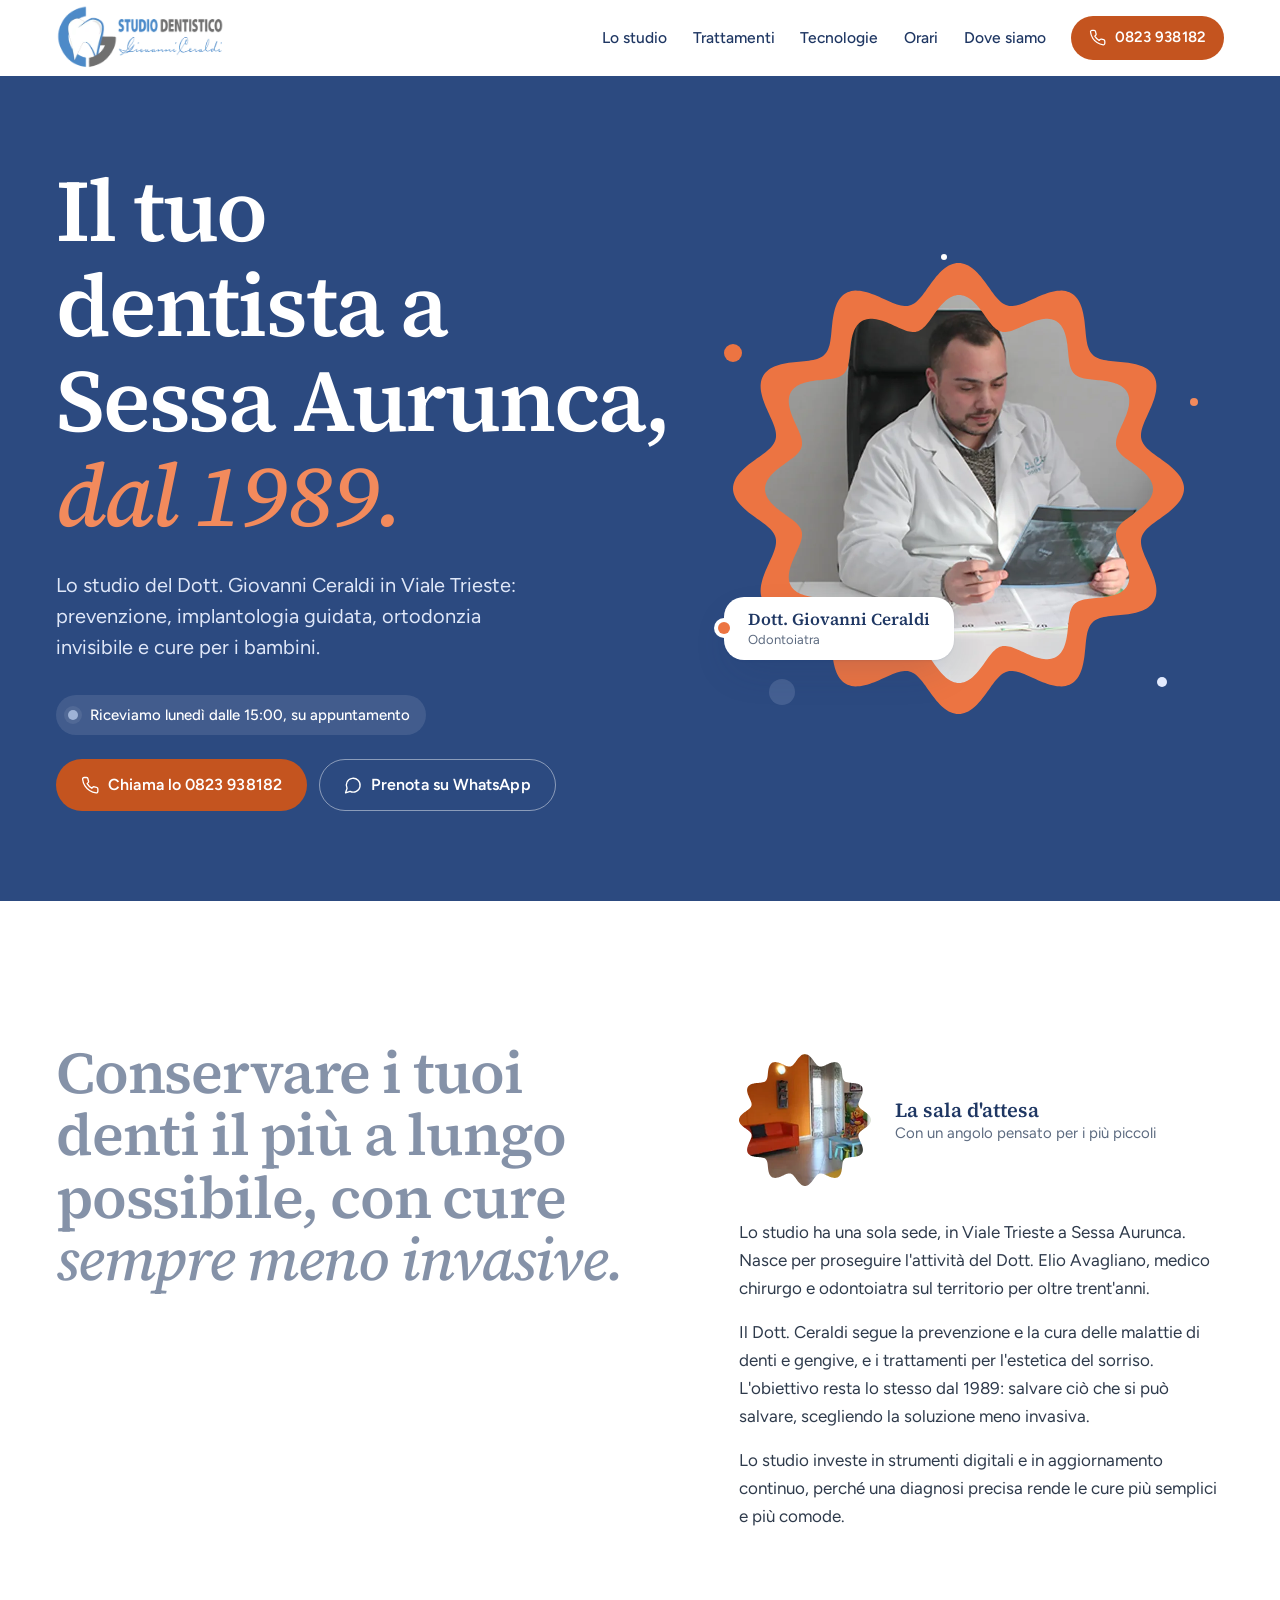
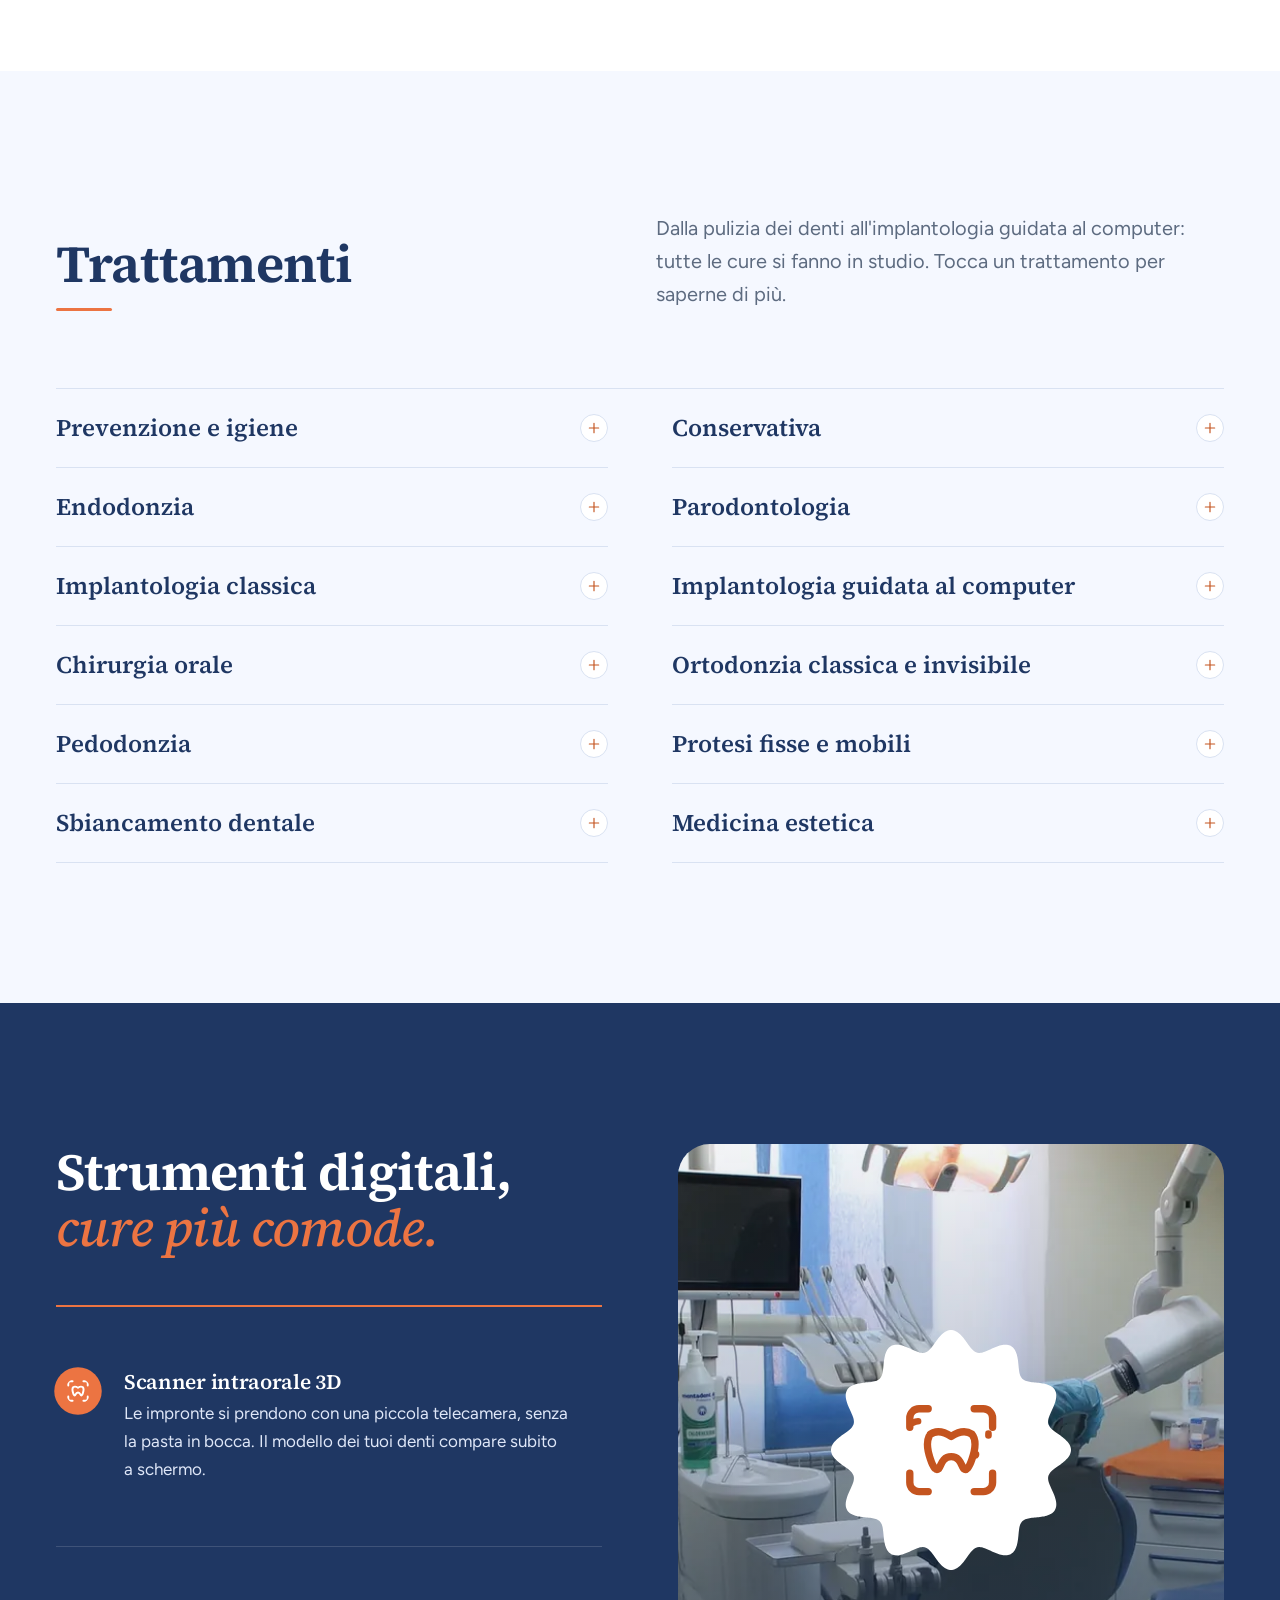
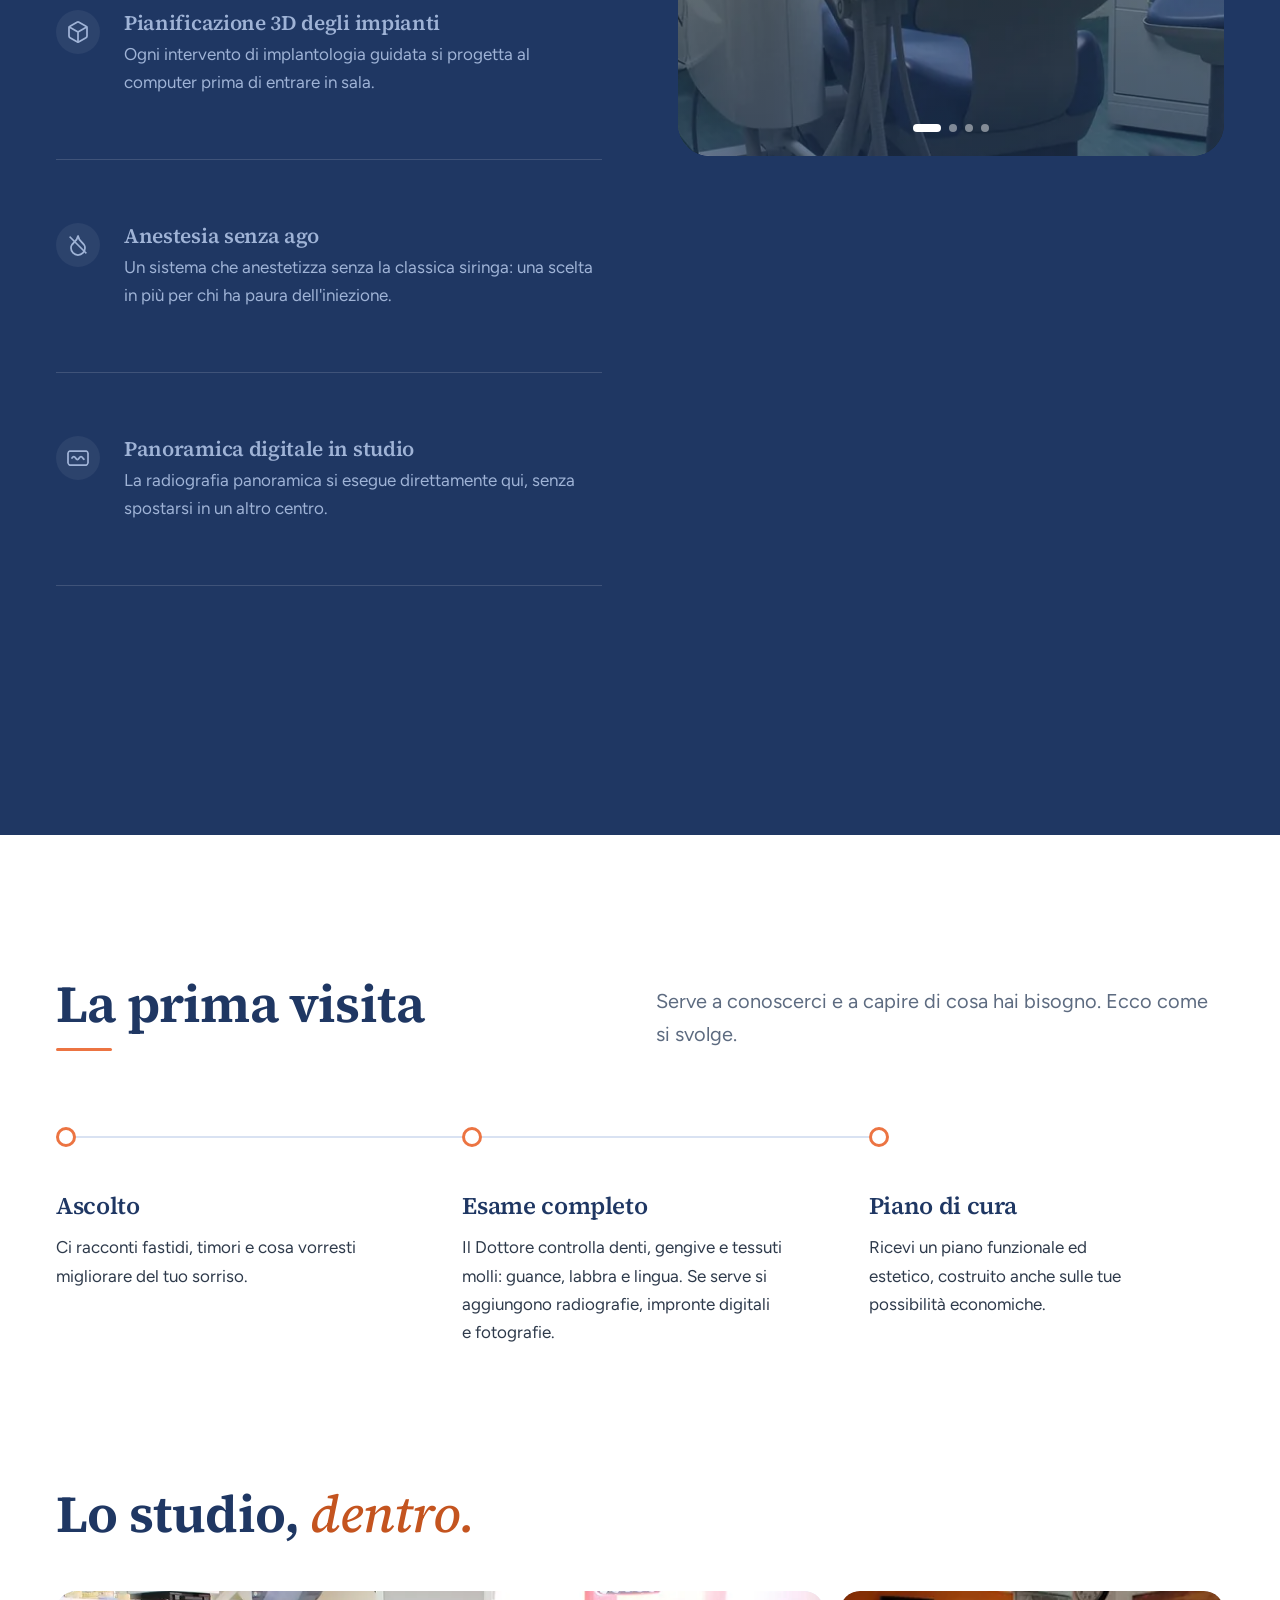
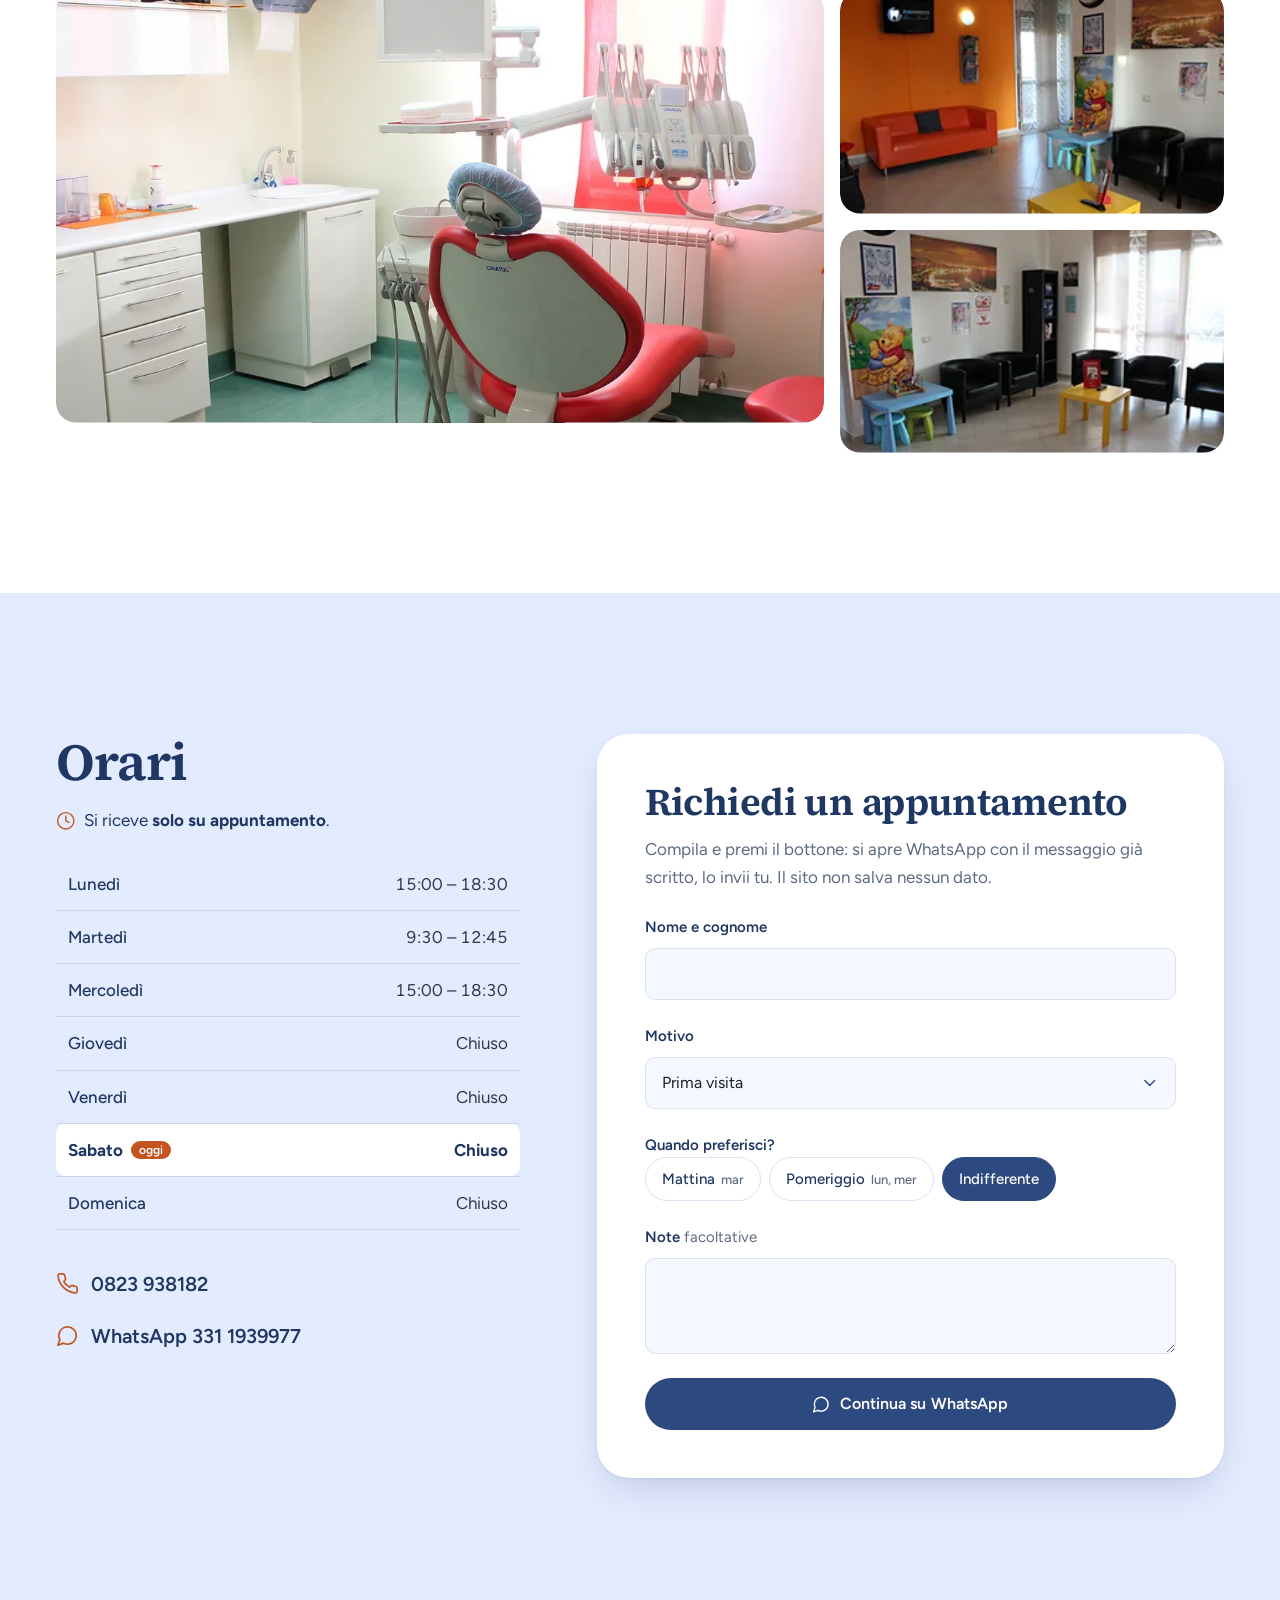
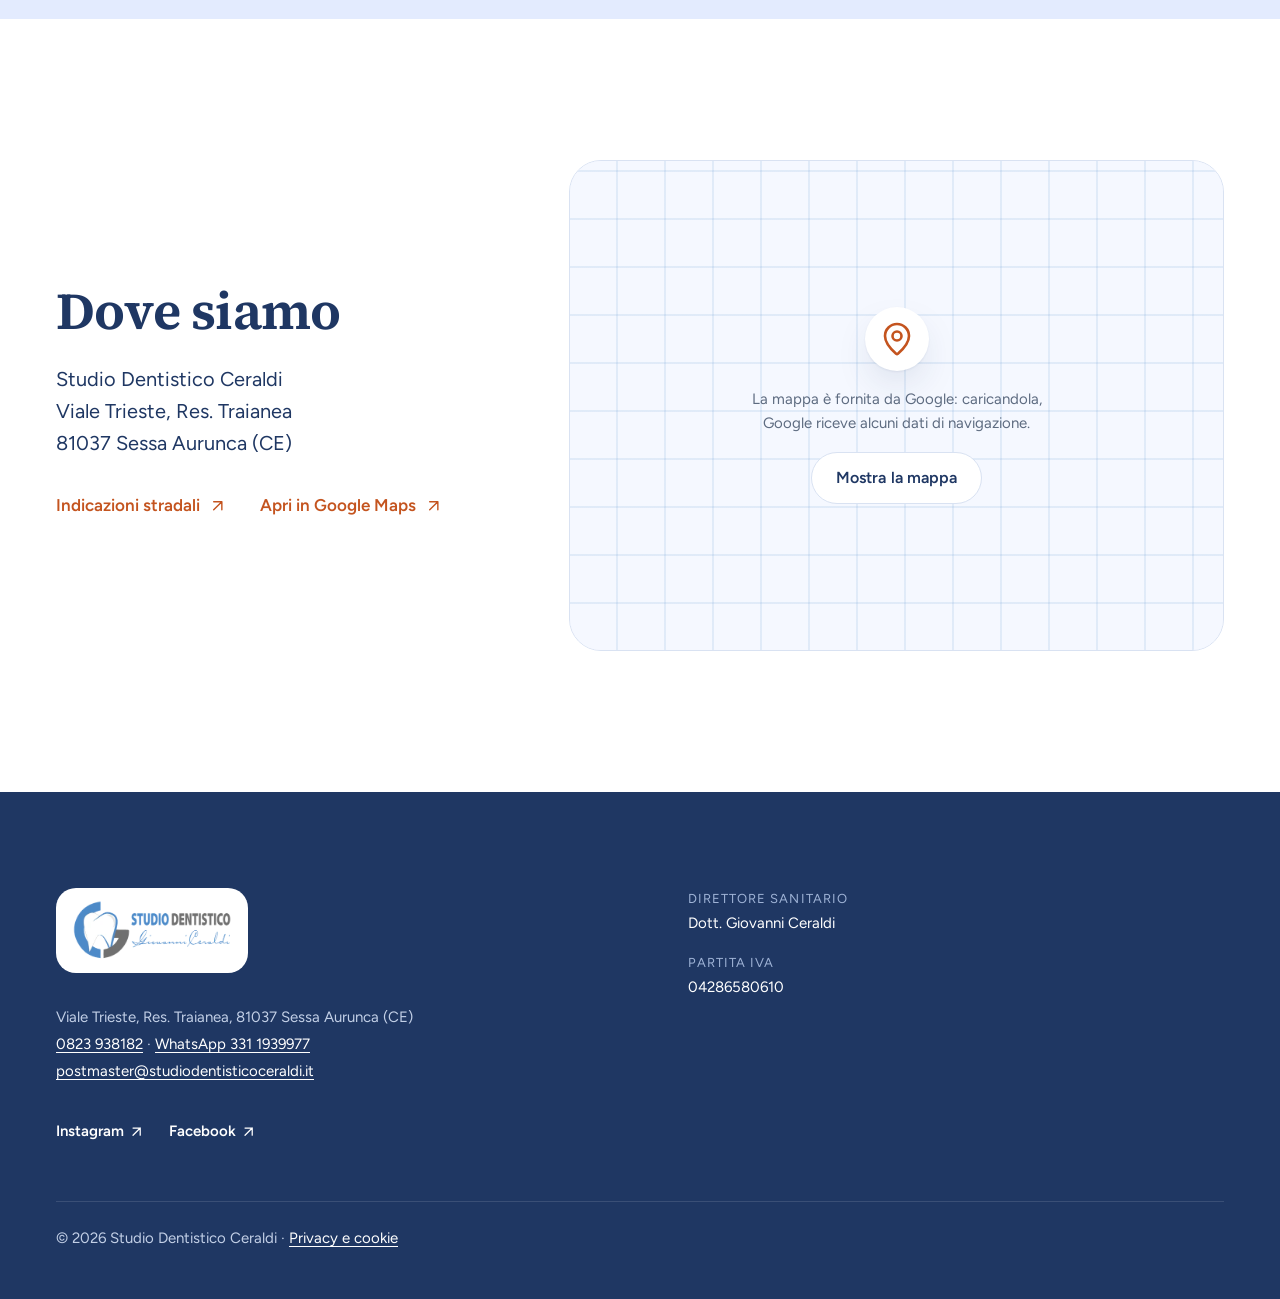
==== commit aa22f2b4: "Add files via upload" ====
--- a/index.html
+++ b/index.html
@@ -34,13 +34,14 @@
     "vatID": "IT04286580610",
     "address": {
       "@type": "PostalAddress",
-      "streetAddress": "Viale Trieste s.n.c.",
+      "streetAddress": "Viale Trieste, Res. Traianea",
       "addressLocality": "Sessa Aurunca",
       "postalCode": "81037",
       "addressRegion": "CE",
       "addressCountry": "IT"
     },
-    "geo": { "@type": "GeoCoordinates", "latitude": 41.230587, "longitude": 13.929343 },
+    "geo": { "@type": "GeoCoordinates", "latitude": 41.2292074, "longitude": 13.9293572 },
+    "hasMap": "https://www.google.com/maps/search/?api=1&query=Studio+Dentistico+Ceraldi&query_place_id=ChIJVdut1wnoOhMRwO00Xf3rjd8",
     "openingHoursSpecification": [
       { "@type": "OpeningHoursSpecification", "dayOfWeek": ["Monday", "Wednesday"], "opens": "15:00", "closes": "18:30" },
       { "@type": "OpeningHoursSpecification", "dayOfWeek": ["Tuesday"], "opens": "09:30", "closes": "12:45" }
@@ -354,12 +355,12 @@
           <h2 id="dove-title">Dove siamo</h2>
           <address>
             Studio Dentistico Ceraldi<br>
-            Viale Trieste s.n.c.<br>
+            Viale Trieste, Res. Traianea<br>
             81037 Sessa Aurunca (CE)
           </address>
           <div class="where-links">
-            <a class="link-arrow" href="https://www.google.com/maps/dir/?api=1&amp;destination=41.230587,13.929343" rel="noopener" target="_blank">Indicazioni stradali<svg class="i" aria-hidden="true"><use href="#i-arrow"/></svg></a>
-            <a class="link-arrow" href="https://www.google.com/maps/search/?api=1&amp;query=41.230587,13.929343" rel="noopener" target="_blank">Apri in Google Maps<svg class="i" aria-hidden="true"><use href="#i-arrow"/></svg></a>
+            <a class="link-arrow" href="https://www.google.com/maps/dir/?api=1&amp;destination=Studio+Dentistico+Ceraldi&amp;destination_place_id=ChIJVdut1wnoOhMRwO00Xf3rjd8" rel="noopener" target="_blank">Indicazioni stradali<svg class="i" aria-hidden="true"><use href="#i-arrow"/></svg></a>
+            <a class="link-arrow" href="https://www.google.com/maps/search/?api=1&amp;query=Studio+Dentistico+Ceraldi&amp;query_place_id=ChIJVdut1wnoOhMRwO00Xf3rjd8" rel="noopener" target="_blank">Apri in Google Maps<svg class="i" aria-hidden="true"><use href="#i-arrow"/></svg></a>
           </div>
         </div>
         <div class="map" data-map>
@@ -377,7 +378,7 @@
     <div class="wrap footer-grid">
       <div class="footer-brand">
         <span class="footer-logo"><img src="assets/img/logo-412.webp" width="206" height="79" alt="Studio Dentistico Giovanni Ceraldi" loading="lazy"></span>
-        <p>Viale Trieste s.n.c., 81037 Sessa Aurunca (CE)<br>
+        <p>Viale Trieste, Res. Traianea, 81037 Sessa Aurunca (CE)<br>
           <a href="tel:+390823938182">0823 938182</a> · <a href="https://wa.me/393311939977" rel="noopener">WhatsApp 331 1939977</a><br>
           <a href="mailto:postmaster@studiodentisticoceraldi.it">postmaster@studiodentisticoceraldi.it</a></p>
         <ul class="social">
@@ -413,6 +414,6 @@
     <symbol id="i-xray" viewBox="0 0 24 24"><rect x="2" y="5" width="20" height="14" rx="2"/><path d="M6 12c1.2-2 2.4-2 3.6 0s2.4 2 3.6 0 2.4-2 3.6 0 1.2 1 1.2 1"/></symbol>
   </svg>
 
-  <script src="assets/js/main.js?v=6" defer></script>
+  <script src="assets/js/main.js?v=7" defer></script>
 </body>
 </html>
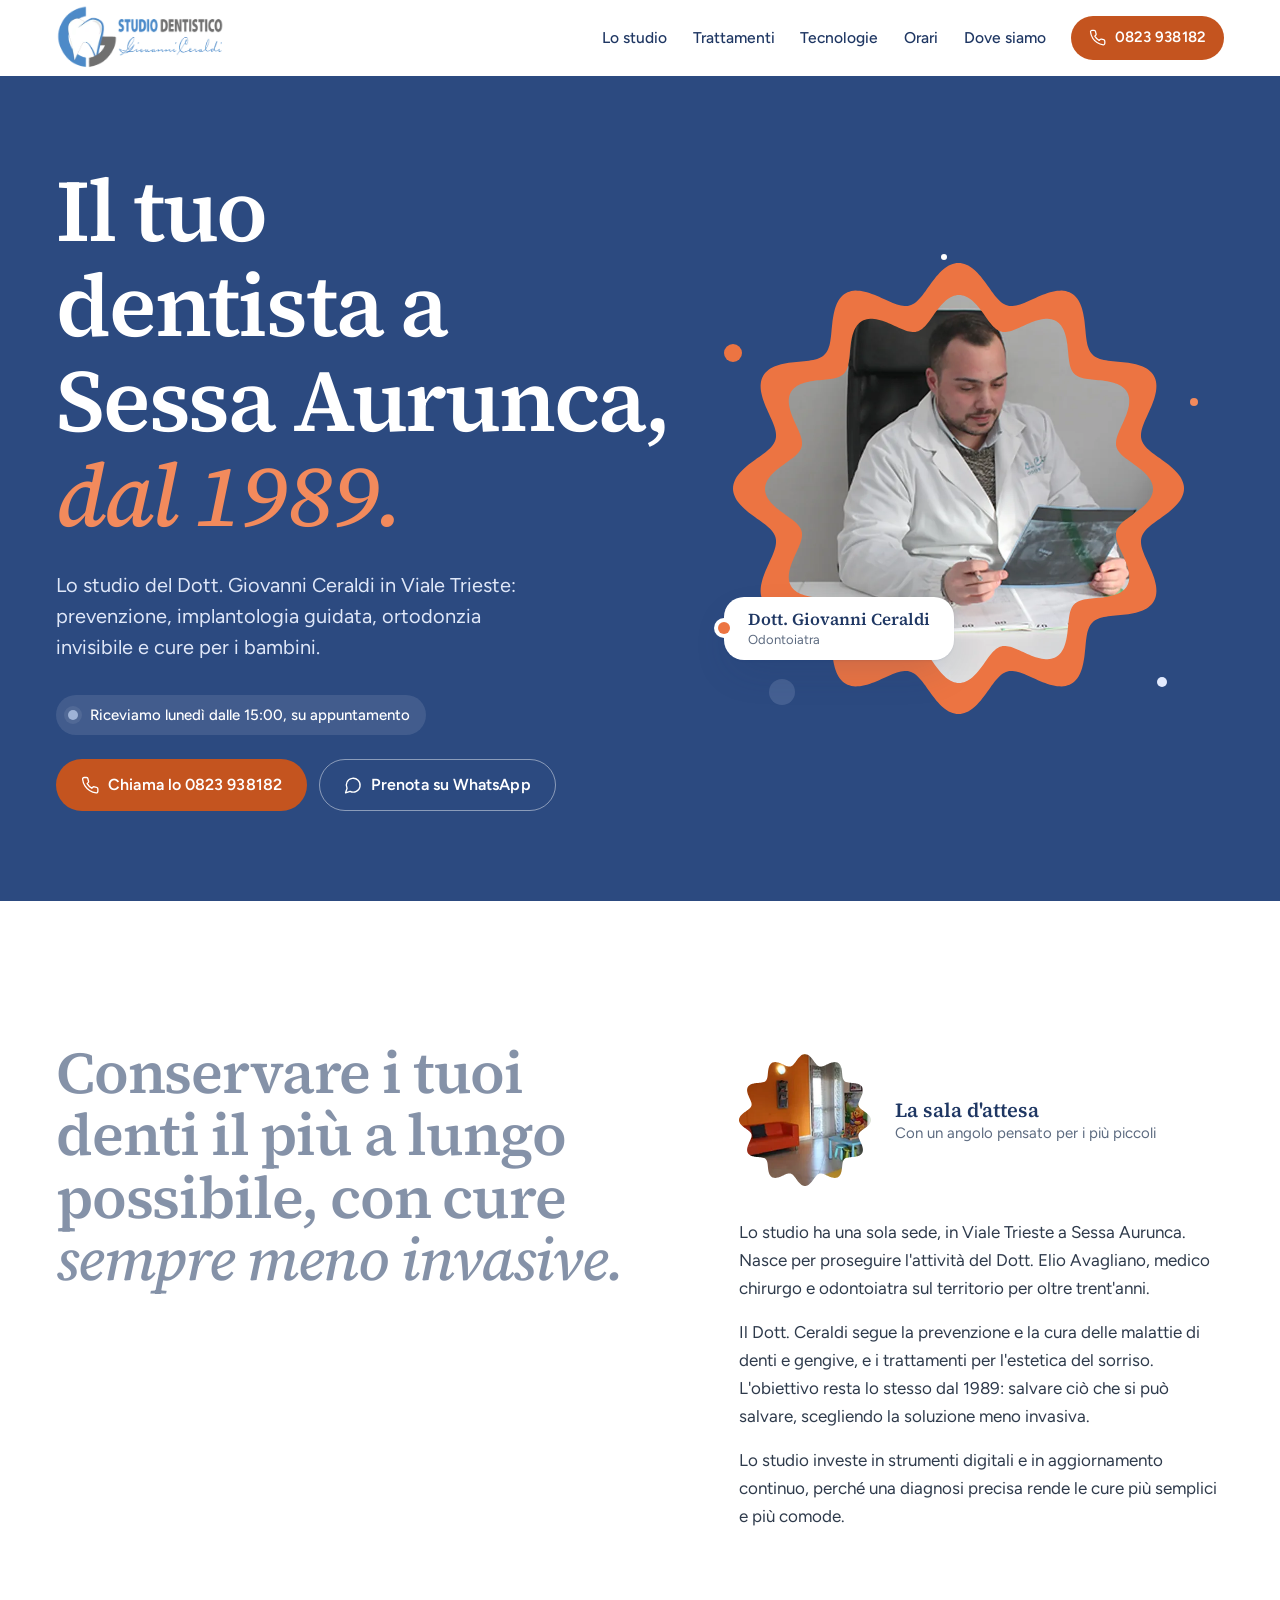
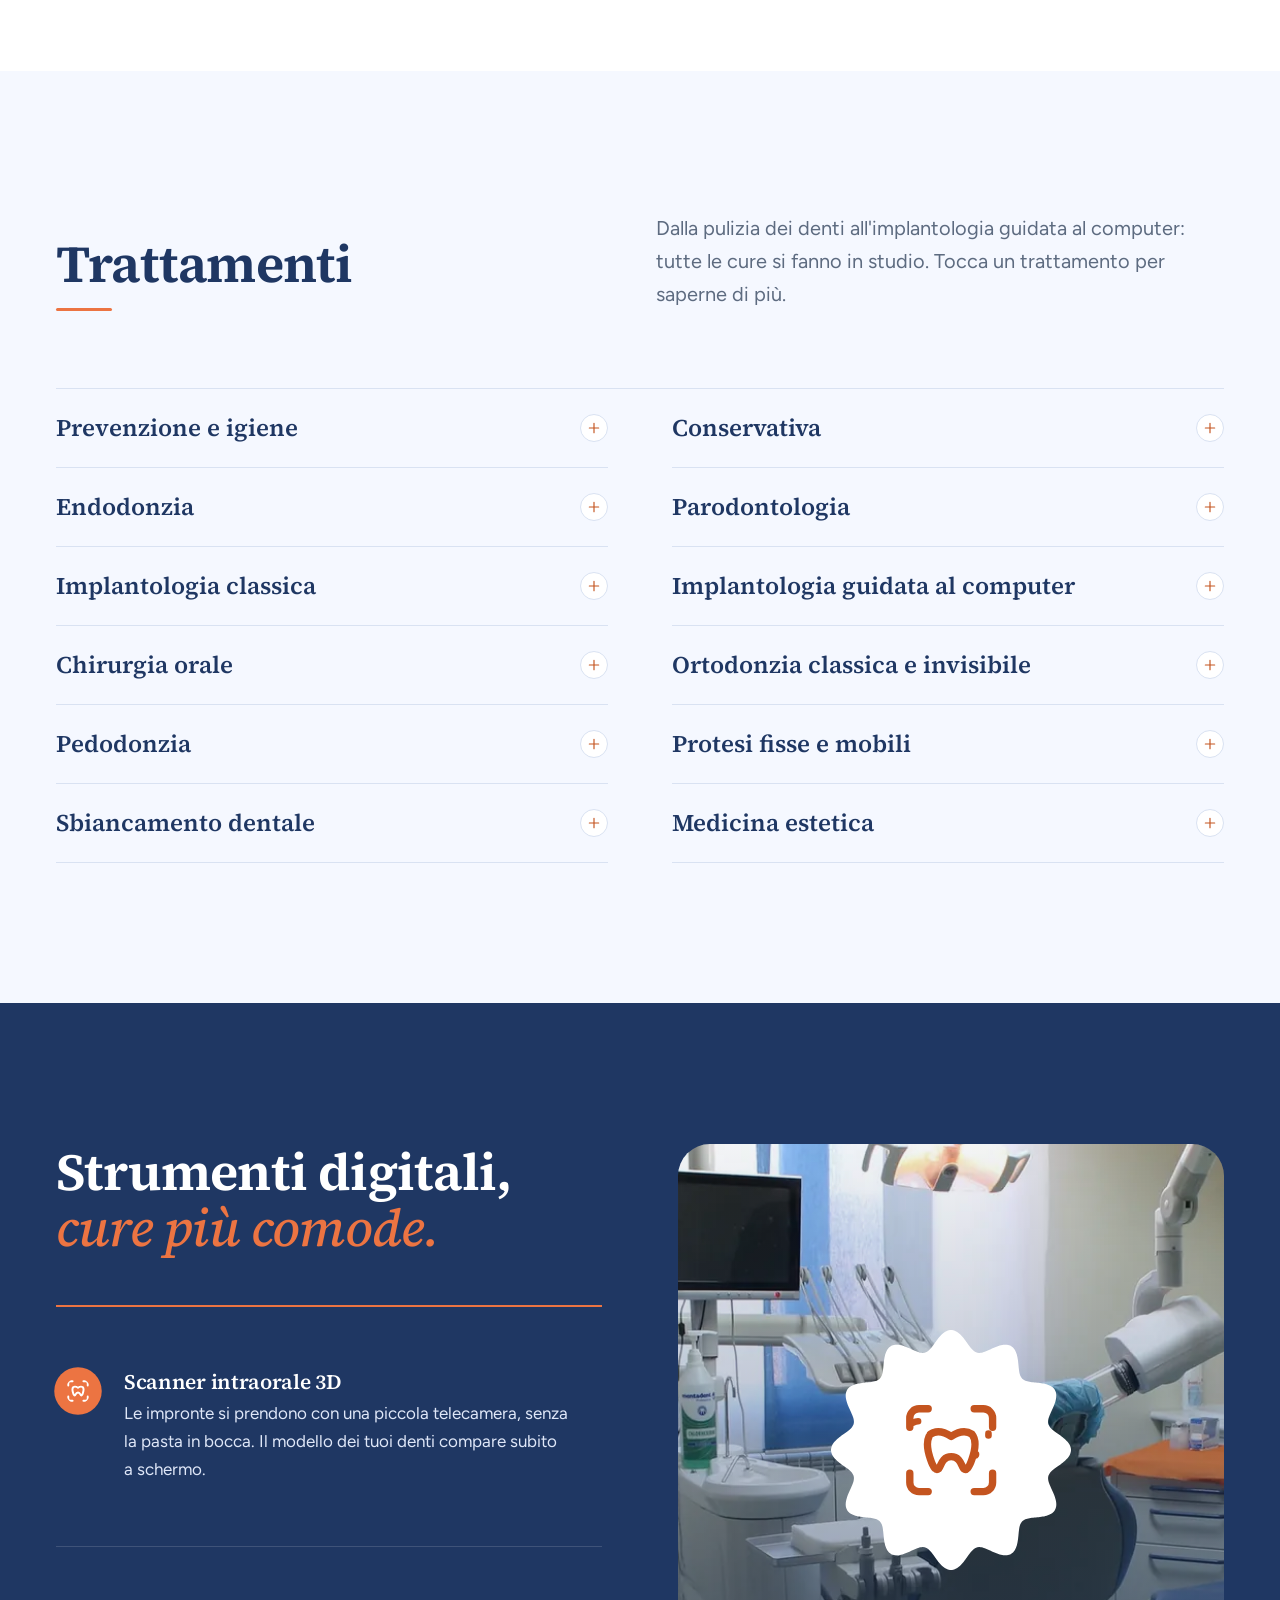
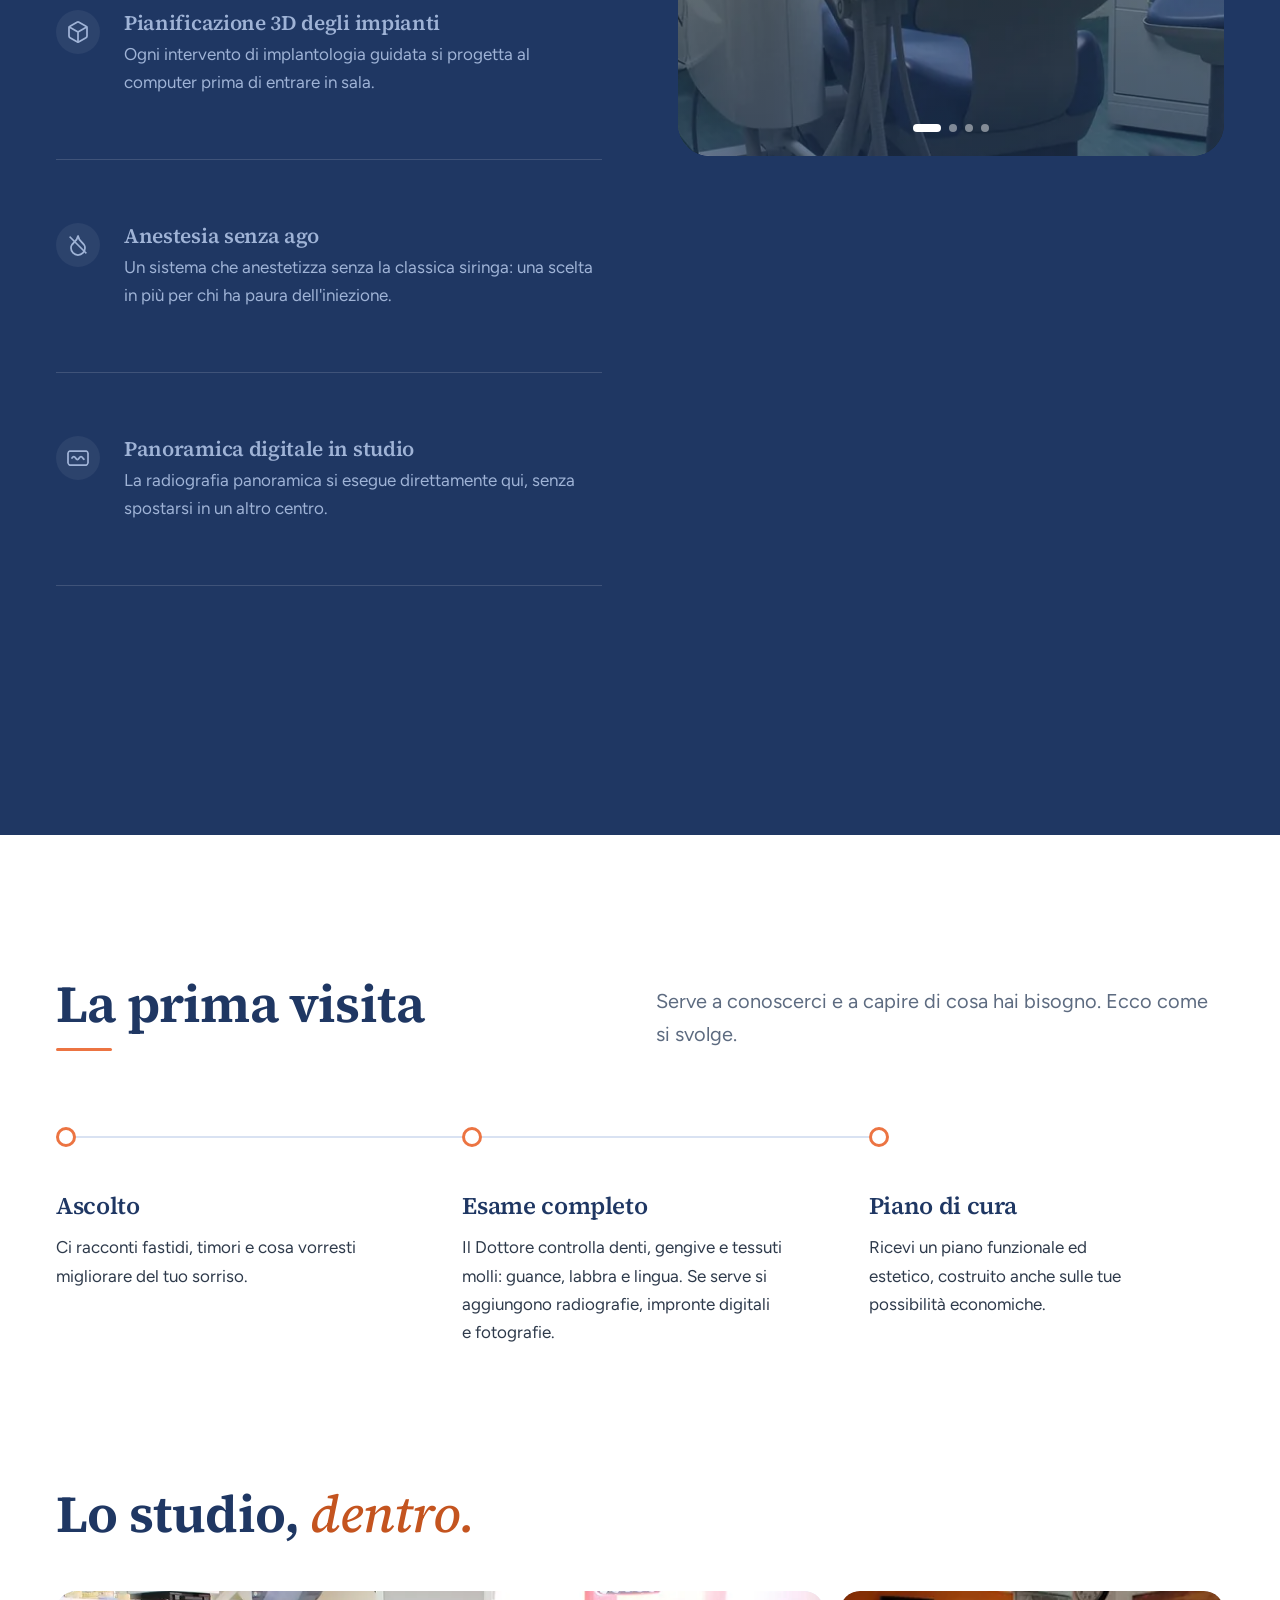
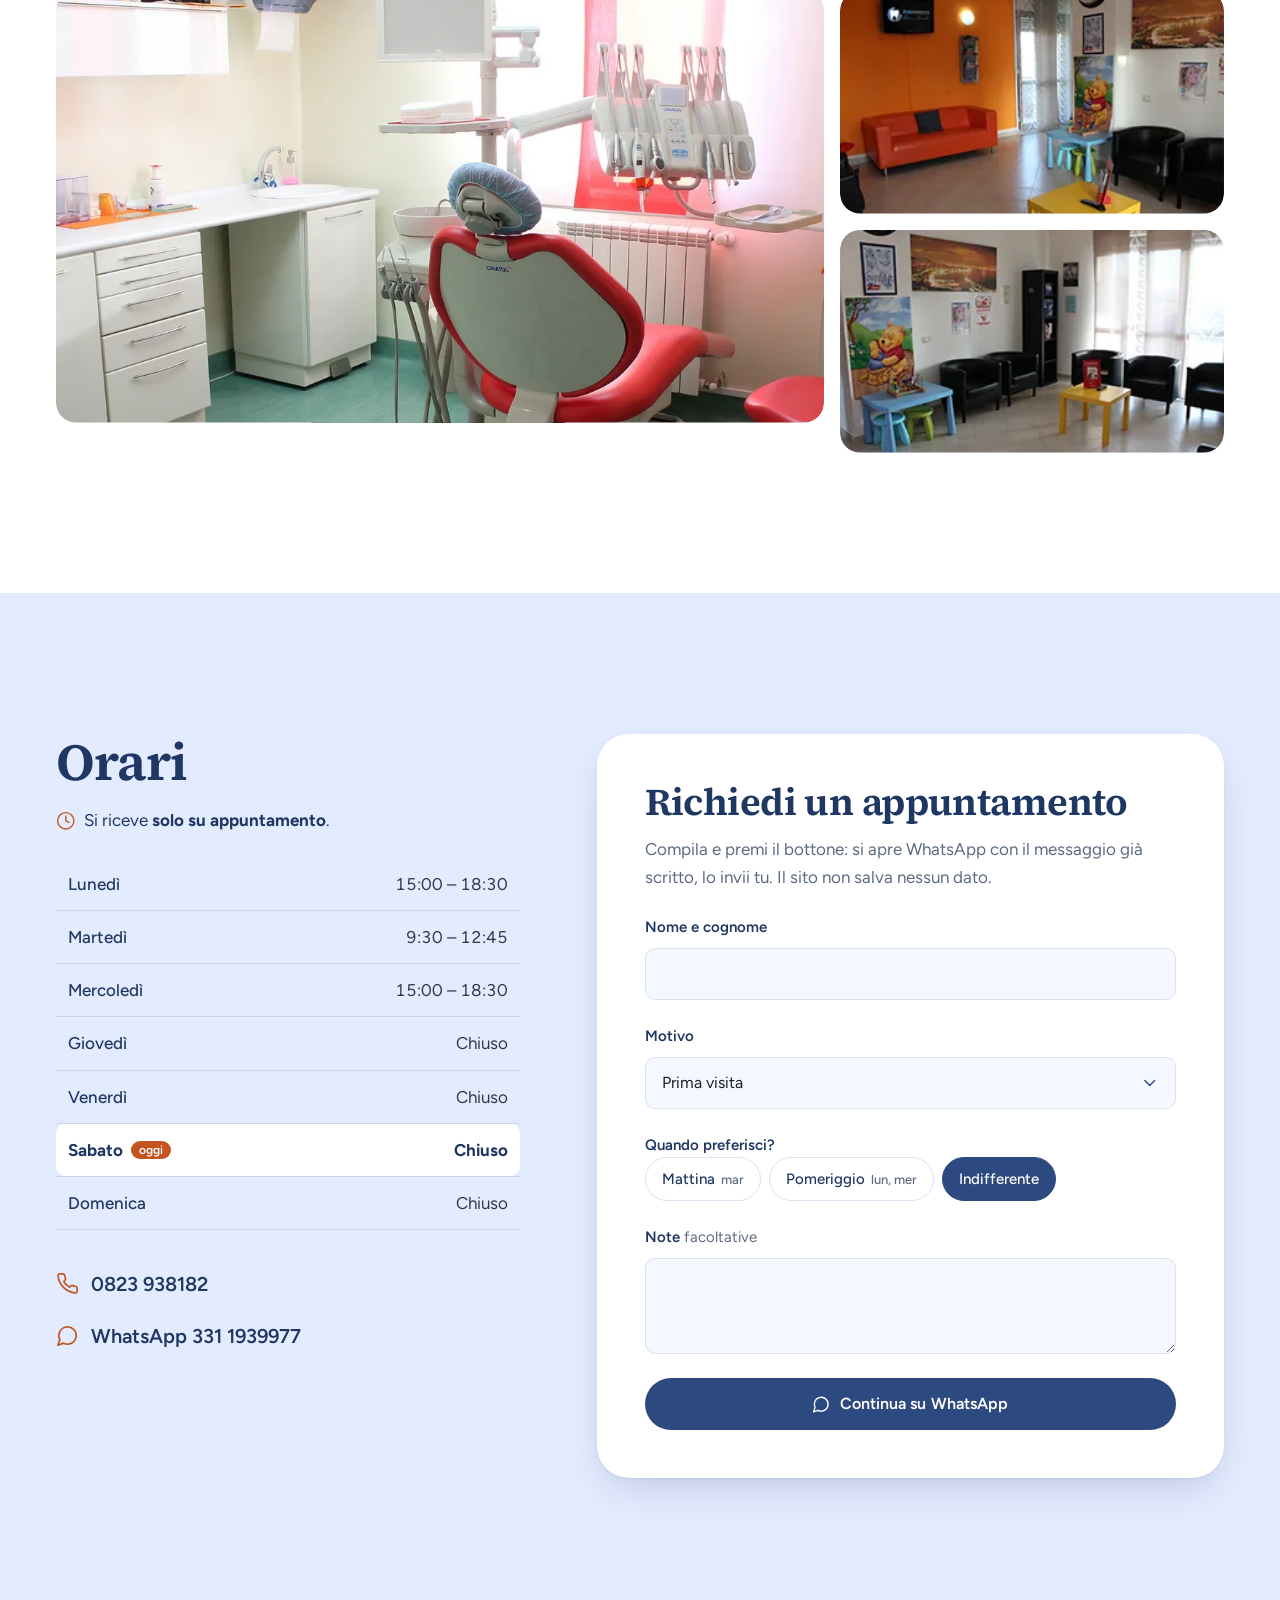
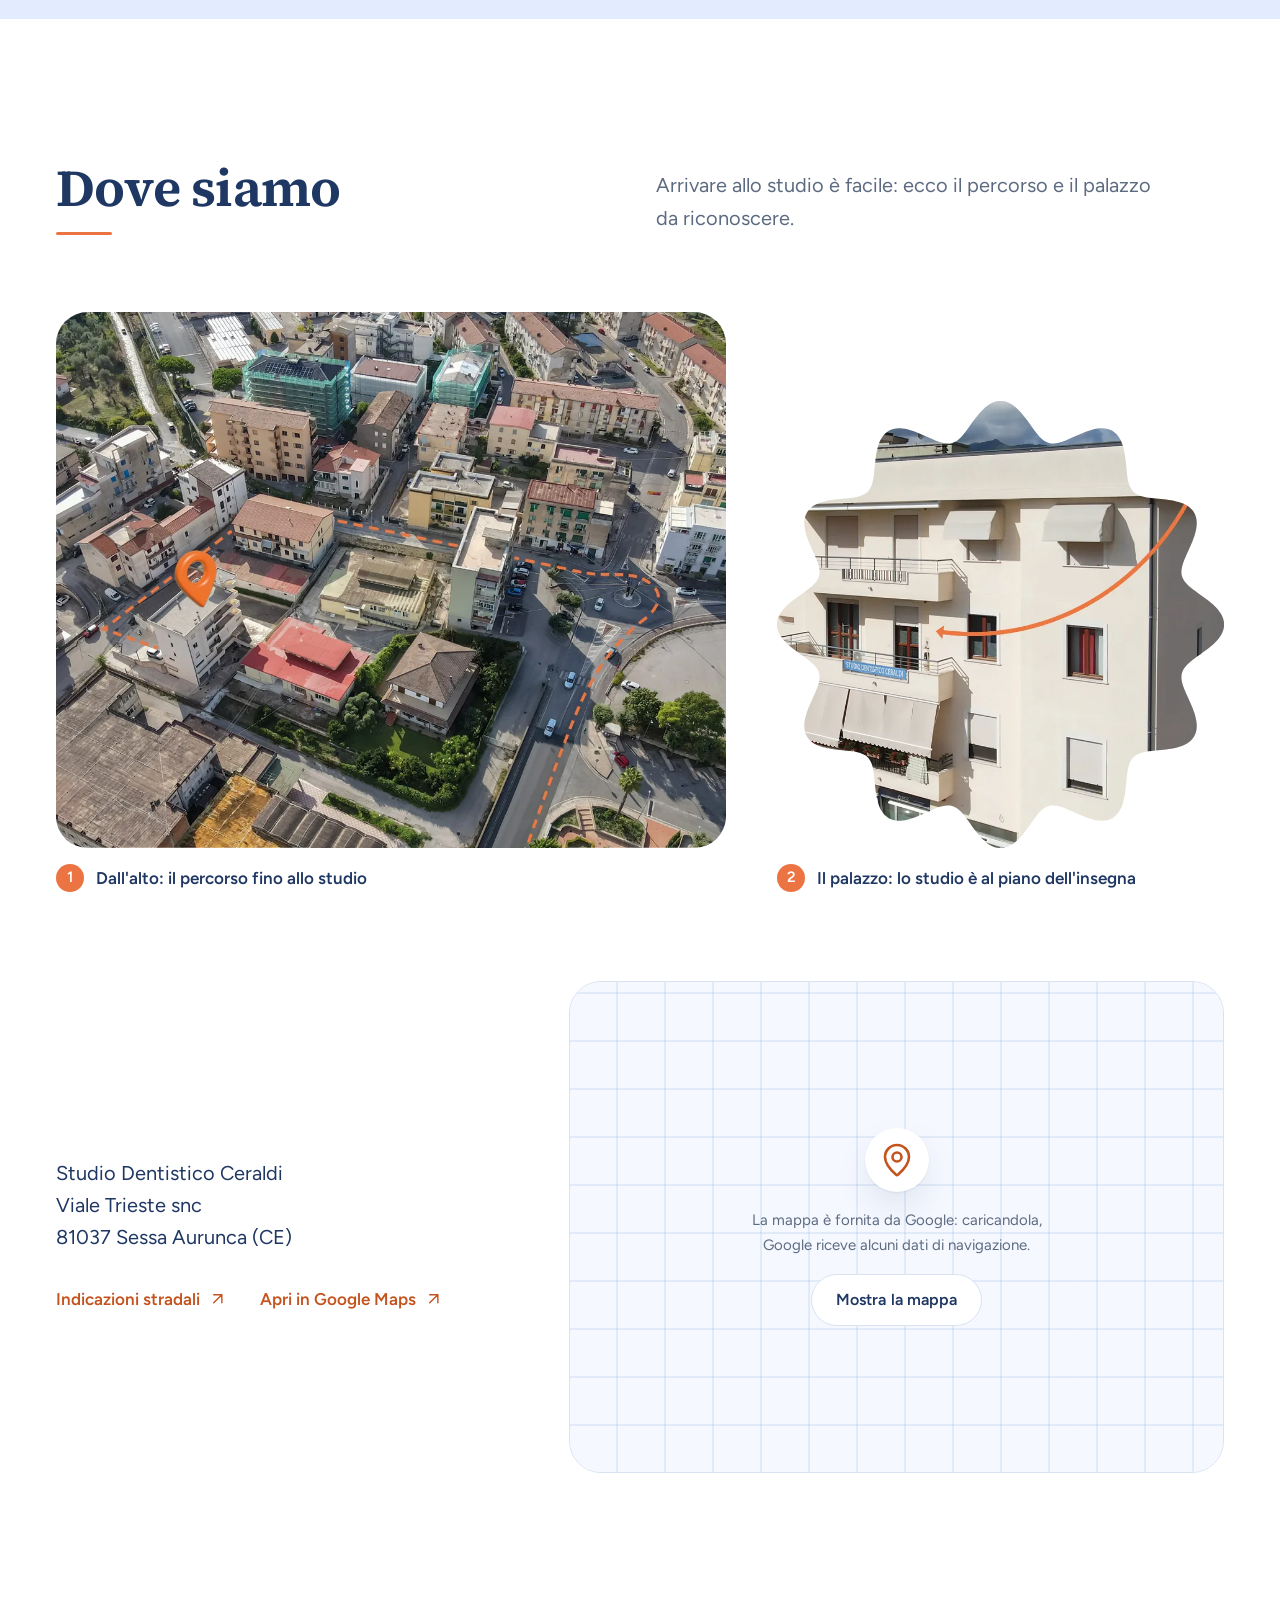
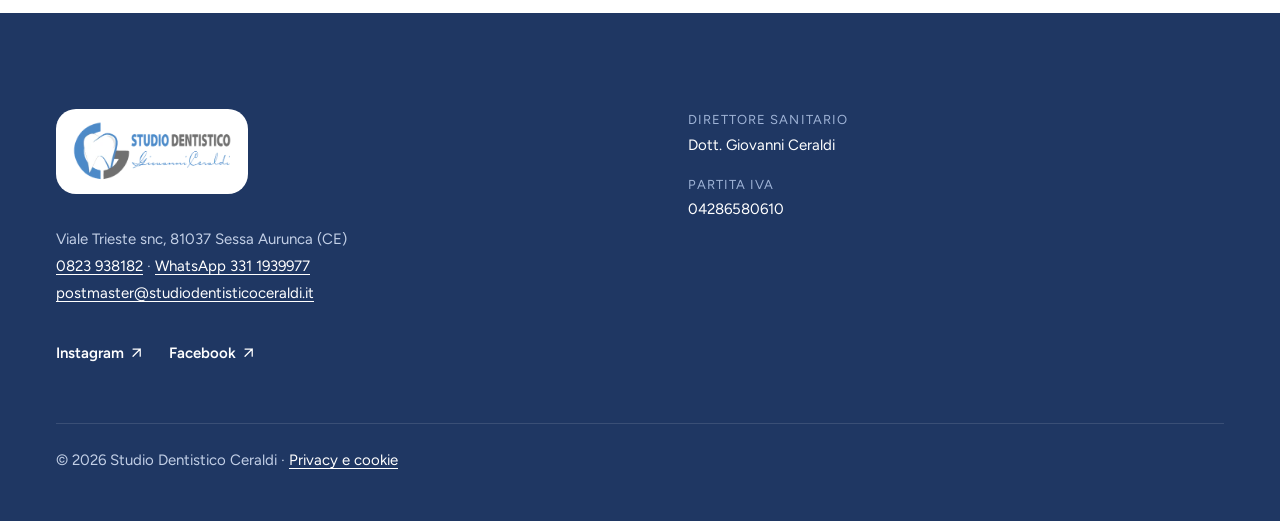
==== commit b4d72eb1: "Add files via upload" ====
--- a/index.html
+++ b/index.html
@@ -18,7 +18,7 @@
   <link rel="apple-touch-icon" href="assets/img/icon-180.png">
   <link rel="preload" href="assets/fonts/source-serif-4-latin-wght-normal.woff2" as="font" type="font/woff2" crossorigin>
   <link rel="preload" href="assets/fonts/figtree-latin-wght-normal.woff2" as="font" type="font/woff2" crossorigin>
-  <link rel="stylesheet" href="assets/css/style.css?v=5">
+  <link rel="stylesheet" href="assets/css/style.css?v=6">
   <script>document.documentElement.classList.add('js')</script>
   <script type="application/ld+json">
   {
@@ -34,7 +34,7 @@
     "vatID": "IT04286580610",
     "address": {
       "@type": "PostalAddress",
-      "streetAddress": "Viale Trieste, Res. Traianea",
+      "streetAddress": "Viale Trieste snc",
       "addressLocality": "Sessa Aurunca",
       "postalCode": "81037",
       "addressRegion": "CE",
@@ -350,24 +350,45 @@
 
     <!-- Dove siamo -->
     <section class="section where" id="dove" aria-labelledby="dove-title">
-      <div class="wrap where-grid">
-        <div class="where-copy">
+      <div class="wrap">
+        <div class="section-head">
           <h2 id="dove-title">Dove siamo</h2>
-          <address>
-            Studio Dentistico Ceraldi<br>
-            Viale Trieste, Res. Traianea<br>
-            81037 Sessa Aurunca (CE)
-          </address>
-          <div class="where-links">
-            <a class="link-arrow" href="https://www.google.com/maps/dir/?api=1&amp;destination=Studio+Dentistico+Ceraldi&amp;destination_place_id=ChIJVdut1wnoOhMRwO00Xf3rjd8" rel="noopener" target="_blank">Indicazioni stradali<svg class="i" aria-hidden="true"><use href="#i-arrow"/></svg></a>
-            <a class="link-arrow" href="https://www.google.com/maps/search/?api=1&amp;query=Studio+Dentistico+Ceraldi&amp;query_place_id=ChIJVdut1wnoOhMRwO00Xf3rjd8" rel="noopener" target="_blank">Apri in Google Maps<svg class="i" aria-hidden="true"><use href="#i-arrow"/></svg></a>
-          </div>
-        </div>
-        <div class="map" data-map>
-          <div class="map-facade">
-            <svg class="i map-pin" aria-hidden="true"><use href="#i-pin"/></svg>
-            <p>La mappa è fornita da Google: caricandola, Google riceve alcuni dati di navigazione.</p>
-            <button class="btn btn-secondary" type="button" data-map-load>Mostra la mappa</button>
+          <p>Arrivare allo studio è facile: ecco il percorso e il palazzo da riconoscere.</p>
+        </div>
+        <div class="find">
+          <figure class="find-step">
+            <div class="find-aerial reveal" data-route>
+              <img src="assets/img/percorso-dall-alto.webp" width="1080" height="864" alt="Vista dall'alto della zona dello studio, con il percorso segnato fino al palazzo" loading="lazy">
+              <svg class="route" viewBox="0 0 1080 864" aria-hidden="true">
+                <path class="route-path" pathLength="1" d="M762 864C767 850 779 813 790 780C801 747 817 692 827 665C837 638 842 636 850 620C858 604 868 587 878 572C888 557 896 544 907 532C918 520 935 507 945 497C955 487 963 482 966 474C969 466 968 454 964 446C960 438 953 432 940 428C927 424 910 424 885 421C860 418 814 411 790 407C766 403 767 402 742 397C717 392 674 382 640 375C606 368 567 360 537 354C507 348 500 338 460 337C420 336 335 341 300 348C265 355 267 369 250 380C233 391 216 404 200 415C184 426 170 438 157 447C144 456 131 462 120 470C109 478 97 486 90 492C83 498 78 503 80 507C82 511 89 514 100 518C111 522 135 529 147 533C159 537 168 541 172 543"/>
+                <circle class="route-end" cx="172" cy="543" r="13"/>
+              </svg>
+            </div>
+            <figcaption><span class="find-n">1</span>Dall'alto: il percorso fino allo studio</figcaption>
+          </figure>
+          <figure class="find-step find-building">
+            <picture class="scallop"><img src="assets/img/palazzo-studio.webp" width="800" height="800" alt="Il palazzo dello studio in Viale Trieste: la freccia indica il balcone con l'insegna" loading="lazy"></picture>
+            <figcaption><span class="find-n">2</span>Il palazzo: lo studio è al piano dell'insegna</figcaption>
+          </figure>
+        </div>
+        <div class="where-grid">
+          <div class="where-copy">
+            <address>
+              Studio Dentistico Ceraldi<br>
+              Viale Trieste snc<br>
+              81037 Sessa Aurunca (CE)
+            </address>
+            <div class="where-links">
+              <a class="link-arrow" href="https://www.google.com/maps/dir/?api=1&amp;destination=Studio+Dentistico+Ceraldi&amp;destination_place_id=ChIJVdut1wnoOhMRwO00Xf3rjd8" rel="noopener" target="_blank">Indicazioni stradali<svg class="i" aria-hidden="true"><use href="#i-arrow"/></svg></a>
+              <a class="link-arrow" href="https://www.google.com/maps/search/?api=1&amp;query=Studio+Dentistico+Ceraldi&amp;query_place_id=ChIJVdut1wnoOhMRwO00Xf3rjd8" rel="noopener" target="_blank">Apri in Google Maps<svg class="i" aria-hidden="true"><use href="#i-arrow"/></svg></a>
+            </div>
+          </div>
+          <div class="map" data-map>
+            <div class="map-facade">
+              <svg class="i map-pin" aria-hidden="true"><use href="#i-pin"/></svg>
+              <p>La mappa è fornita da Google: caricandola, Google riceve alcuni dati di navigazione.</p>
+              <button class="btn btn-secondary" type="button" data-map-load>Mostra la mappa</button>
+            </div>
           </div>
         </div>
       </div>
@@ -378,7 +399,7 @@
     <div class="wrap footer-grid">
       <div class="footer-brand">
         <span class="footer-logo"><img src="assets/img/logo-412.webp" width="206" height="79" alt="Studio Dentistico Giovanni Ceraldi" loading="lazy"></span>
-        <p>Viale Trieste, Res. Traianea, 81037 Sessa Aurunca (CE)<br>
+        <p>Viale Trieste snc, 81037 Sessa Aurunca (CE)<br>
           <a href="tel:+390823938182">0823 938182</a> · <a href="https://wa.me/393311939977" rel="noopener">WhatsApp 331 1939977</a><br>
           <a href="mailto:postmaster@studiodentisticoceraldi.it">postmaster@studiodentisticoceraldi.it</a></p>
         <ul class="social">
@@ -414,6 +435,6 @@
     <symbol id="i-xray" viewBox="0 0 24 24"><rect x="2" y="5" width="20" height="14" rx="2"/><path d="M6 12c1.2-2 2.4-2 3.6 0s2.4 2 3.6 0 2.4-2 3.6 0 1.2 1 1.2 1"/></symbol>
   </svg>
 
-  <script src="assets/js/main.js?v=7" defer></script>
+  <script src="assets/js/main.js?v=8" defer></script>
 </body>
 </html>
--- a/assets/css/style.css
+++ b/assets/css/style.css
@@ -414,6 +414,20 @@
 .chip input:focus-visible + span { outline: 3px solid var(--orange-500); outline-offset: 2px; }
 
 /* Dove siamo */
+.find { display: grid; grid-template-columns: 1.5fr 1fr; gap: clamp(var(--s-6), 4vw, var(--s-8)); align-items: end; margin-bottom: clamp(var(--s-8), 7vw, var(--s-10)); }
+.find-step { margin: 0; }
+.find-step figcaption { display: flex; align-items: center; gap: var(--s-3); margin-top: var(--s-4); font-weight: 600; color: var(--blue-900); }
+.find-n { flex: none; display: grid; place-items: center; width: 28px; height: 28px; border-radius: 50%; background: var(--orange-500); color: #fff; font-size: var(--fs-sm); }
+.find-aerial { position: relative; border-radius: var(--r-lg); overflow: hidden; background: var(--blue-100); }
+.find-aerial img { display: block; width: 100%; height: auto; }
+.find-building .scallop { aspect-ratio: 1; }
+.route { position: absolute; inset: 0; width: 100%; height: 100%; }
+/* tratto pieno sopra quello tratteggiato della foto: si allunga con lo scroll */
+.route-path { fill: none; stroke: var(--orange-500); stroke-width: 9; stroke-linecap: round; stroke-linejoin: round; stroke-dasharray: 1; stroke-dashoffset: 1; filter: drop-shadow(0 0 4px rgb(255 255 255 / .9)); }
+.route-end { fill: var(--orange-500); stroke: #fff; stroke-width: 5; transform-box: fill-box; transform-origin: center; opacity: 0; scale: .4; transition: opacity .3s var(--ease-out), scale .5s var(--ease-out); }
+.is-done .route-end { opacity: 1; scale: 1; }
+html:not(.js) .route-path { stroke-dashoffset: 0; }
+html:not(.js) .route-end { opacity: 1; scale: 1; }
 .where-grid { display: grid; grid-template-columns: .8fr 1.2fr; gap: clamp(var(--s-7), 6vw, var(--s-10)); align-items: center; }
 address { font-style: normal; margin-top: var(--s-5); font-size: var(--fs-lg); line-height: 1.6; color: var(--blue-900); }
 .where-links { display: flex; flex-wrap: wrap; column-gap: var(--s-6); margin-top: var(--s-5); }
@@ -468,7 +482,8 @@
 @media (max-width: 960px) {
   .hero-grid { grid-template-columns: 1fr; min-height: 0; gap: var(--s-6); }
   .hero-visual { width: min(70%, 380px); justify-self: start; order: -1; }
-  .studio-grid, .tech-grid, .book-grid, .where-grid, .footer-grid { grid-template-columns: 1fr; }
+  .studio-grid, .tech-grid, .book-grid, .where-grid, .find, .footer-grid { grid-template-columns: 1fr; }
+  .find-building { width: min(80%, 380px); }
   .section-head { grid-template-columns: 1fr; gap: var(--s-4); }
   .section-head p { justify-self: start; }
   .tech-photo { aspect-ratio: 16 / 10; }
@@ -508,4 +523,5 @@
   .js .hero-photo img { scale: 1; } .js .dot, .js .hero-tag { opacity: 1; scale: 1; }
   .js .statement[data-words] .sw { color: inherit; }
   .step-fill { transform: none !important; }
-}
+  .route-path { stroke-dashoffset: 0 !important; }
+}
